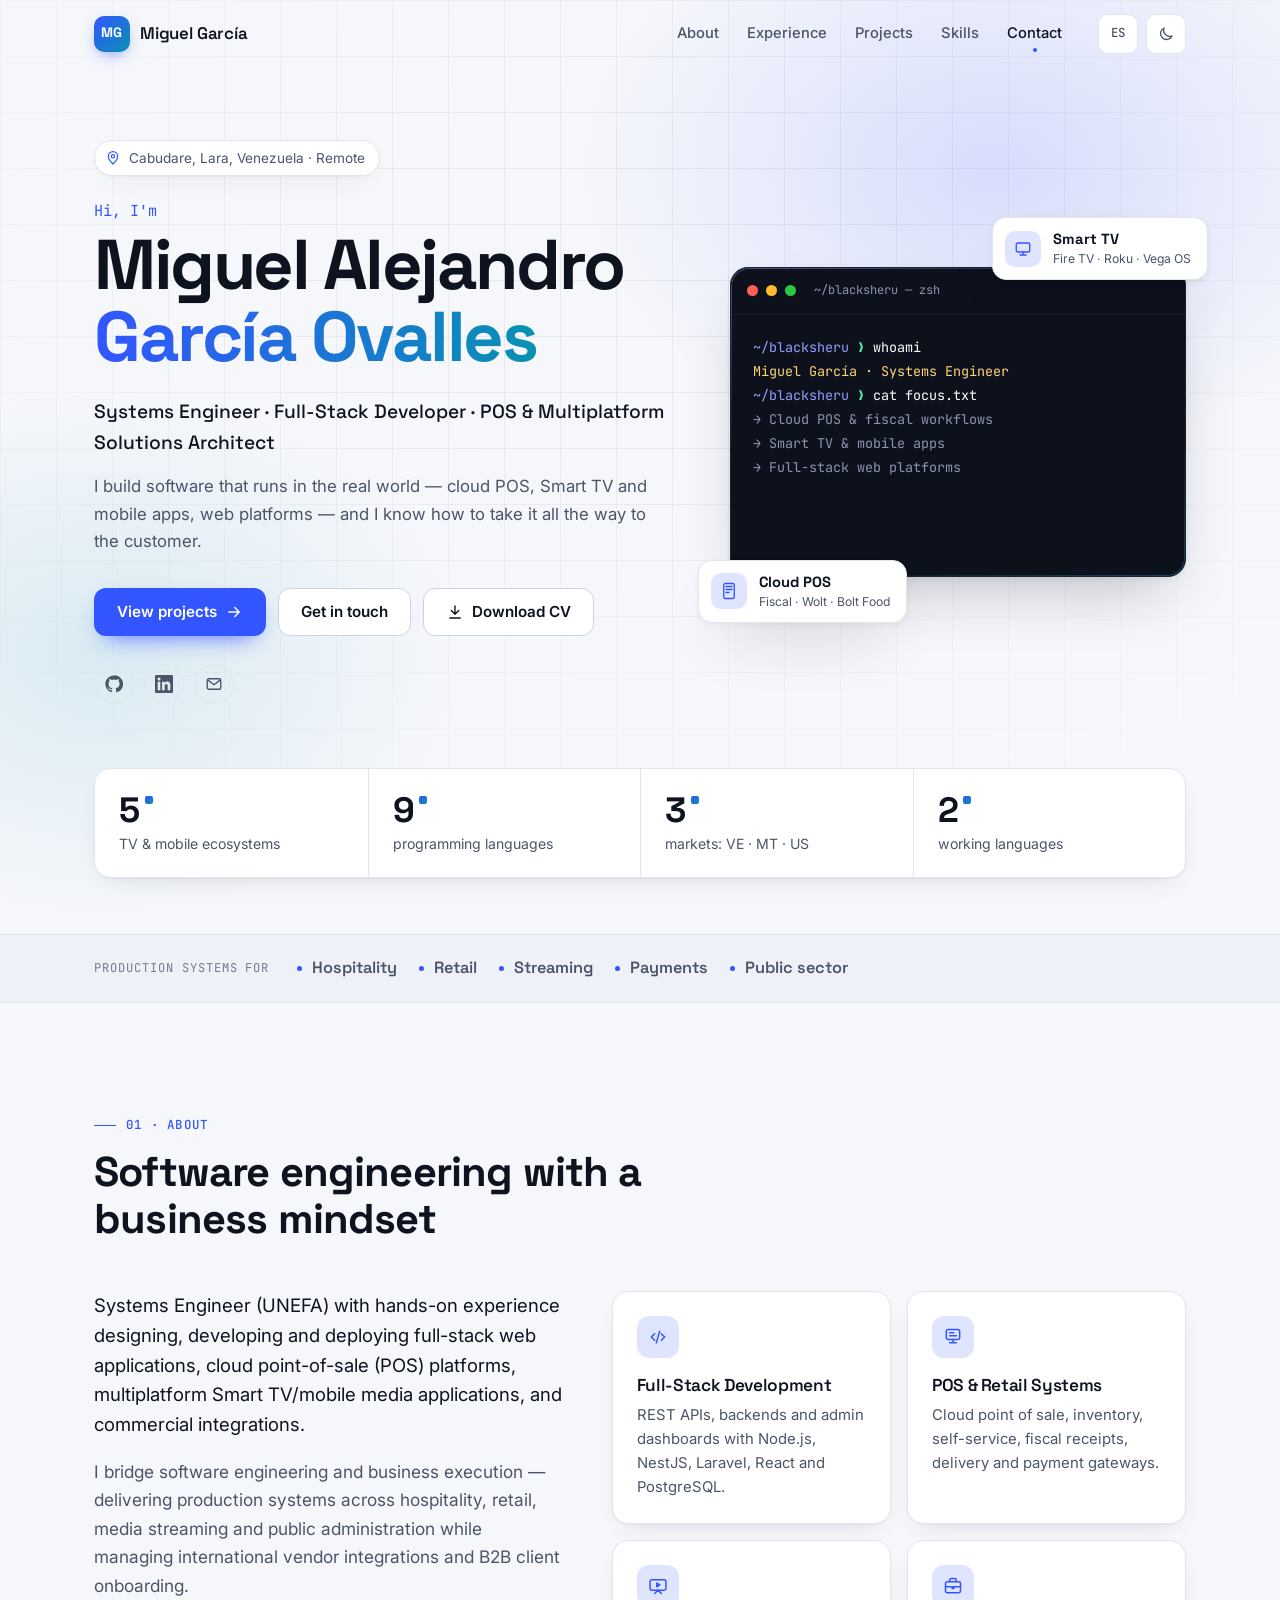
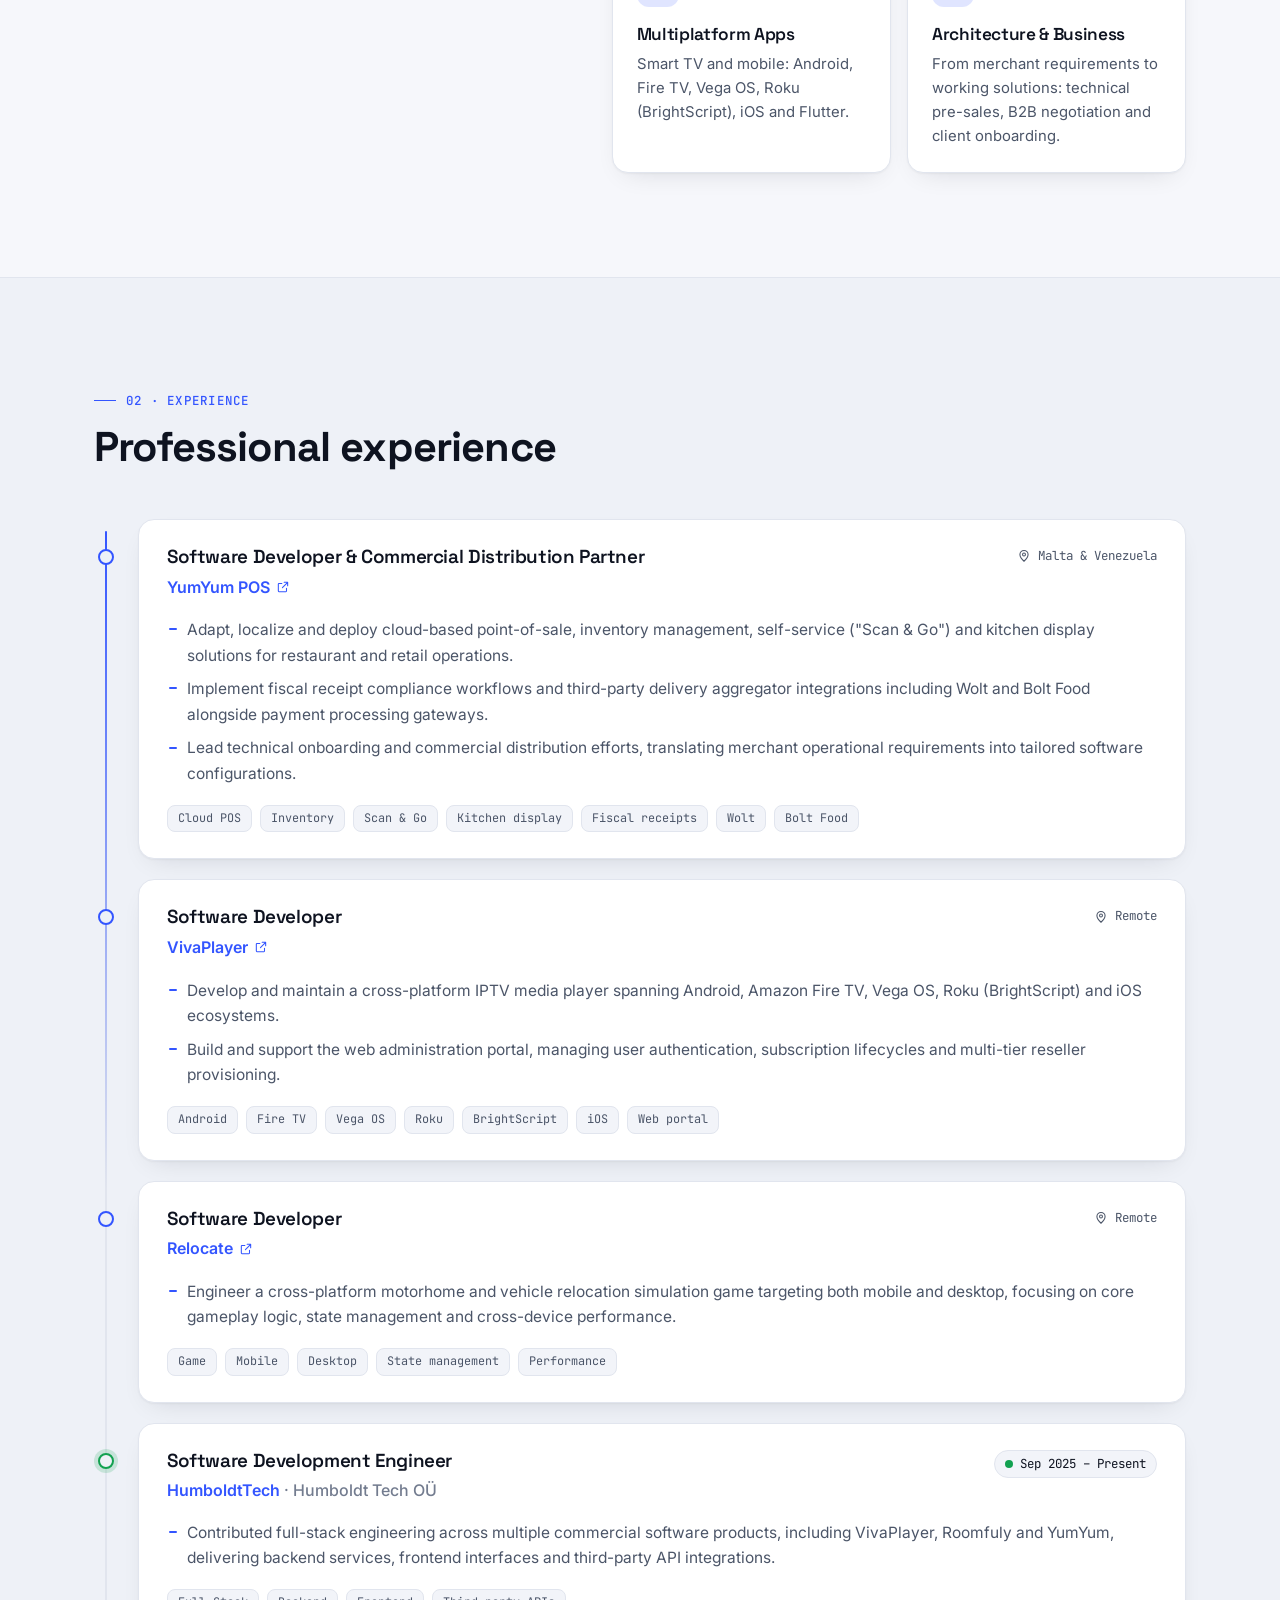
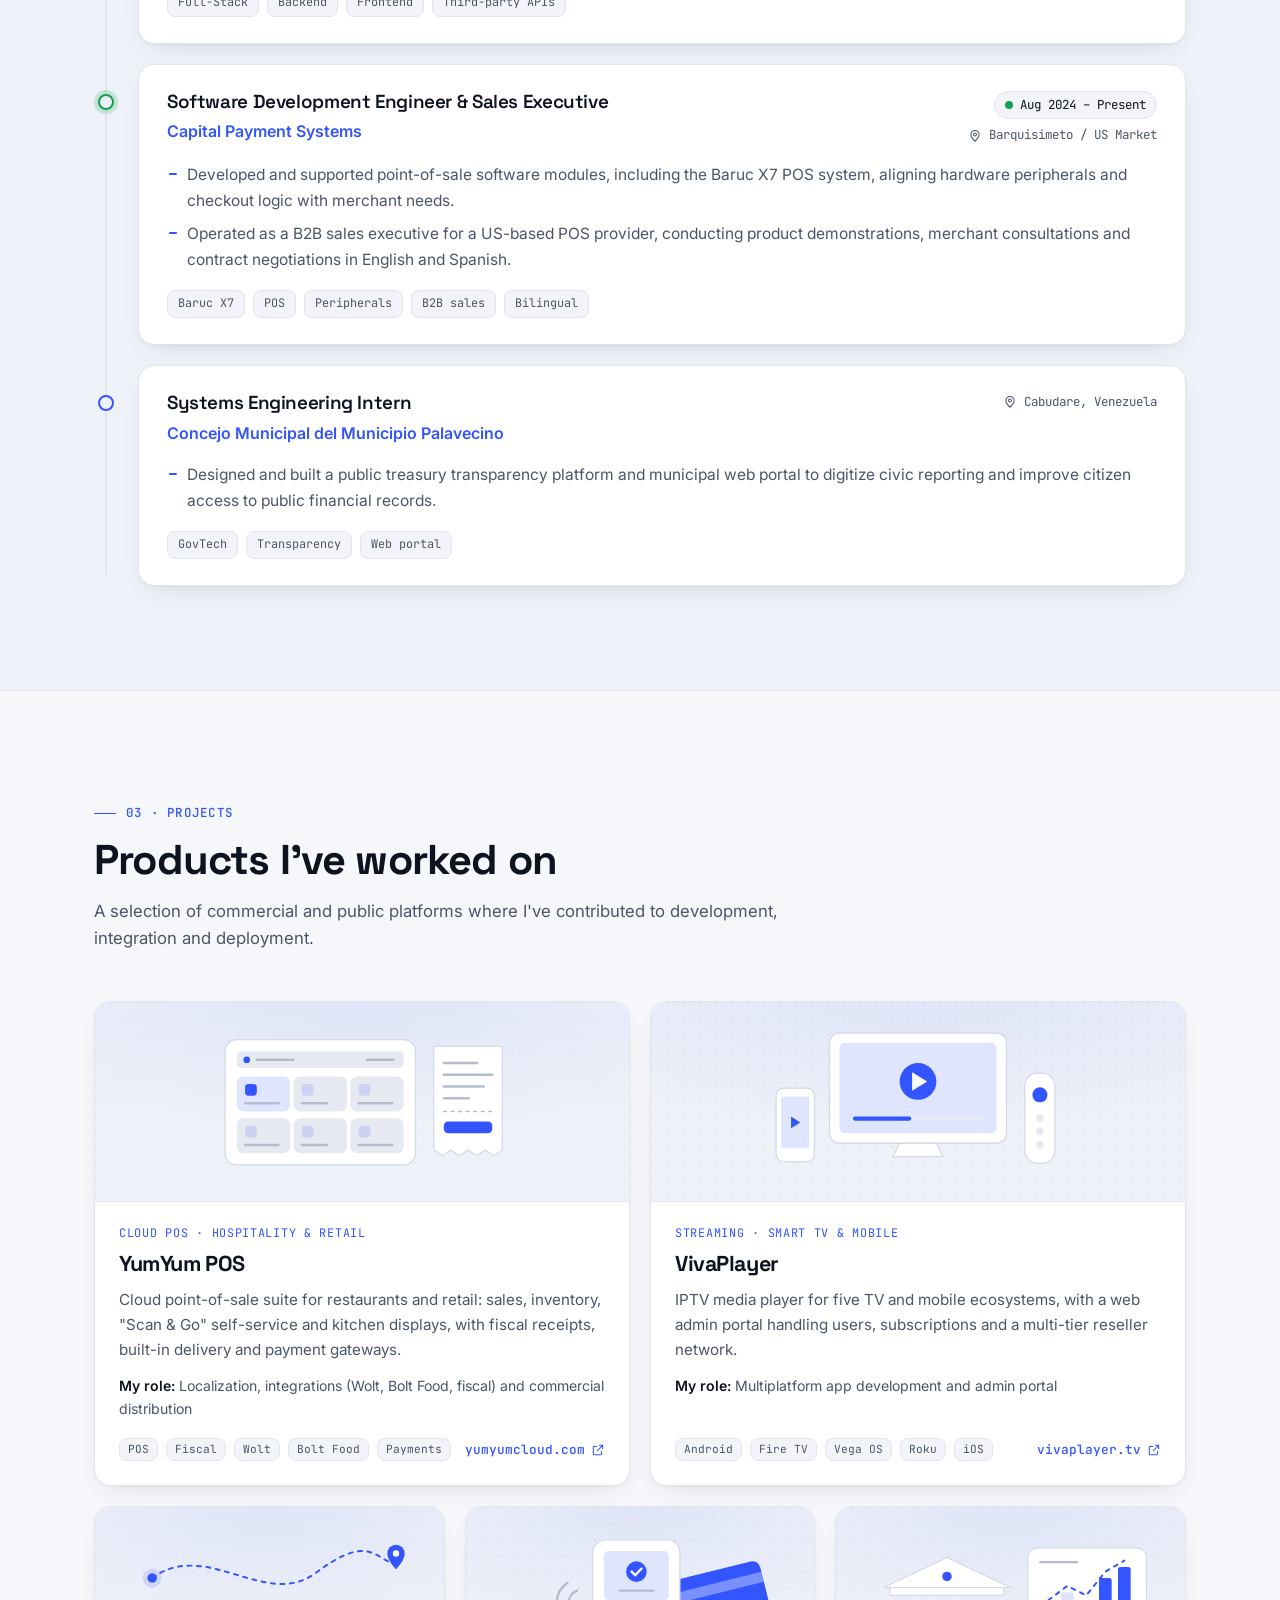
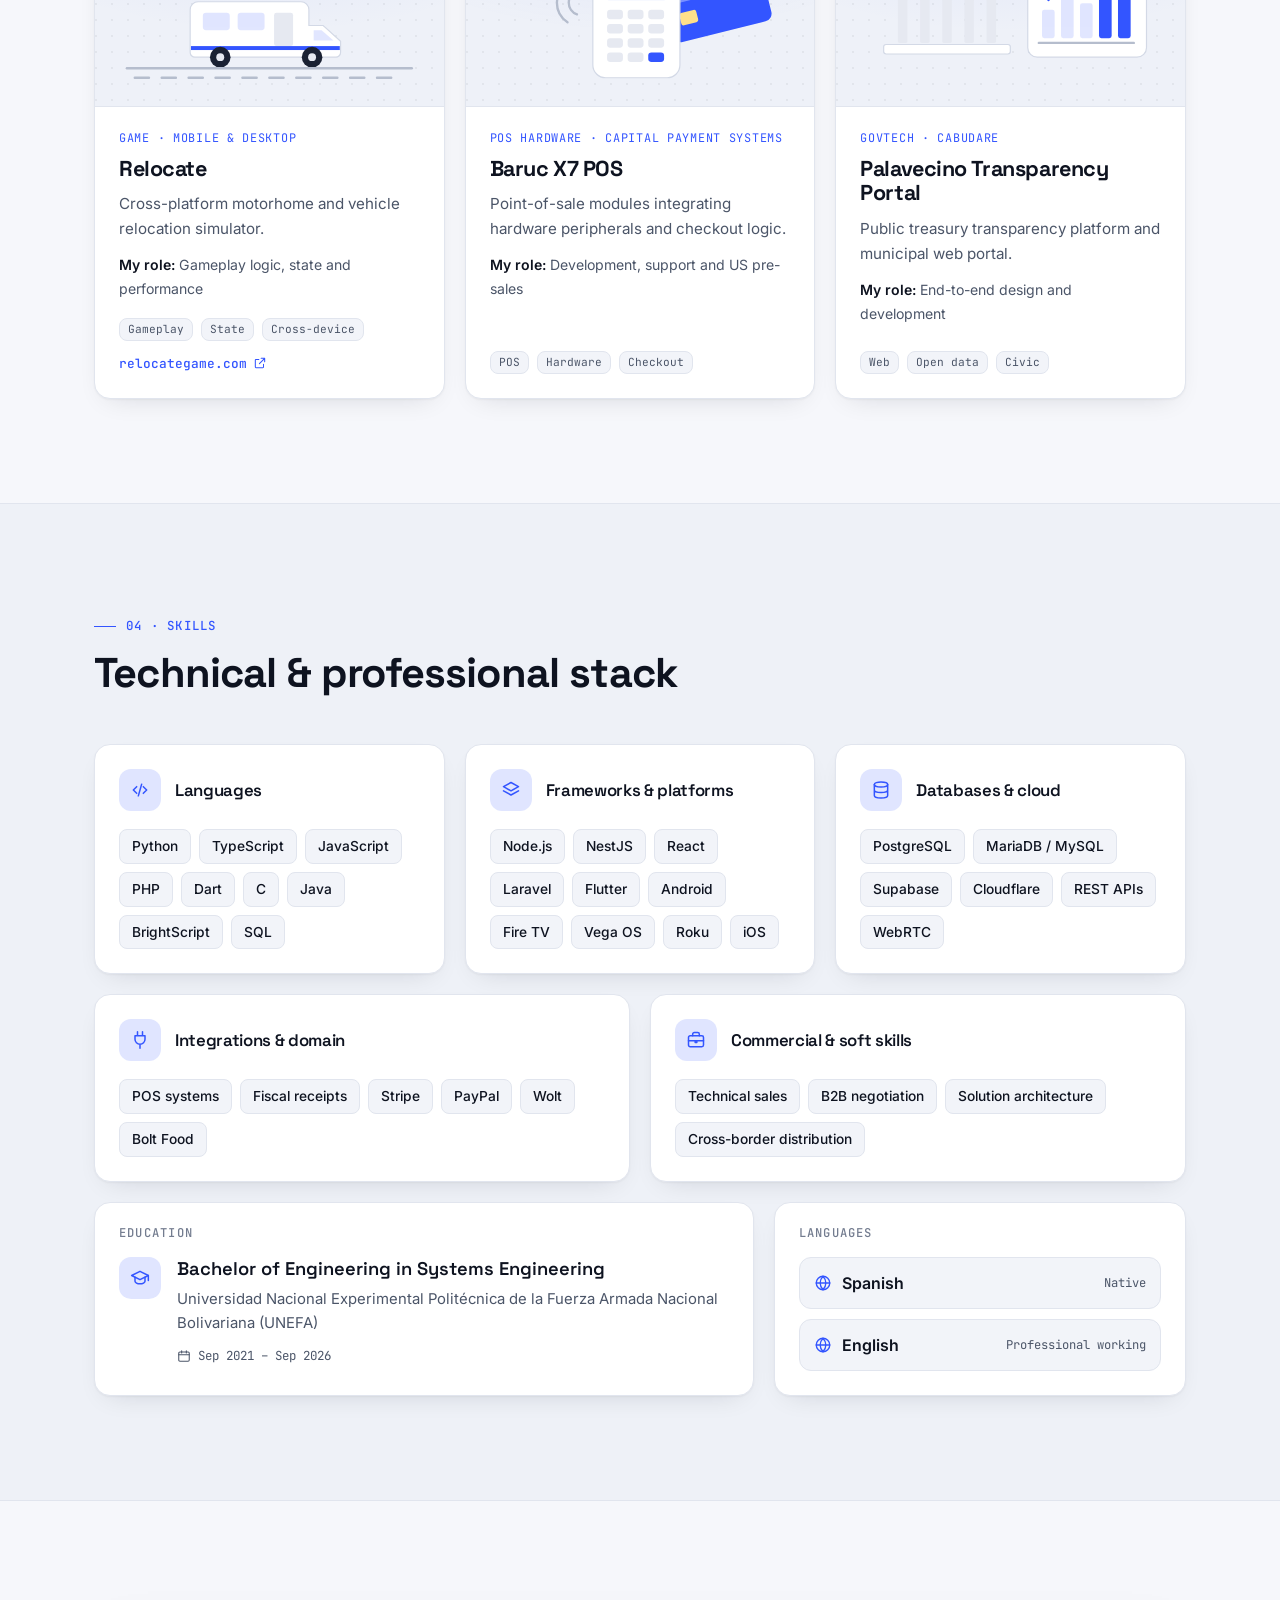
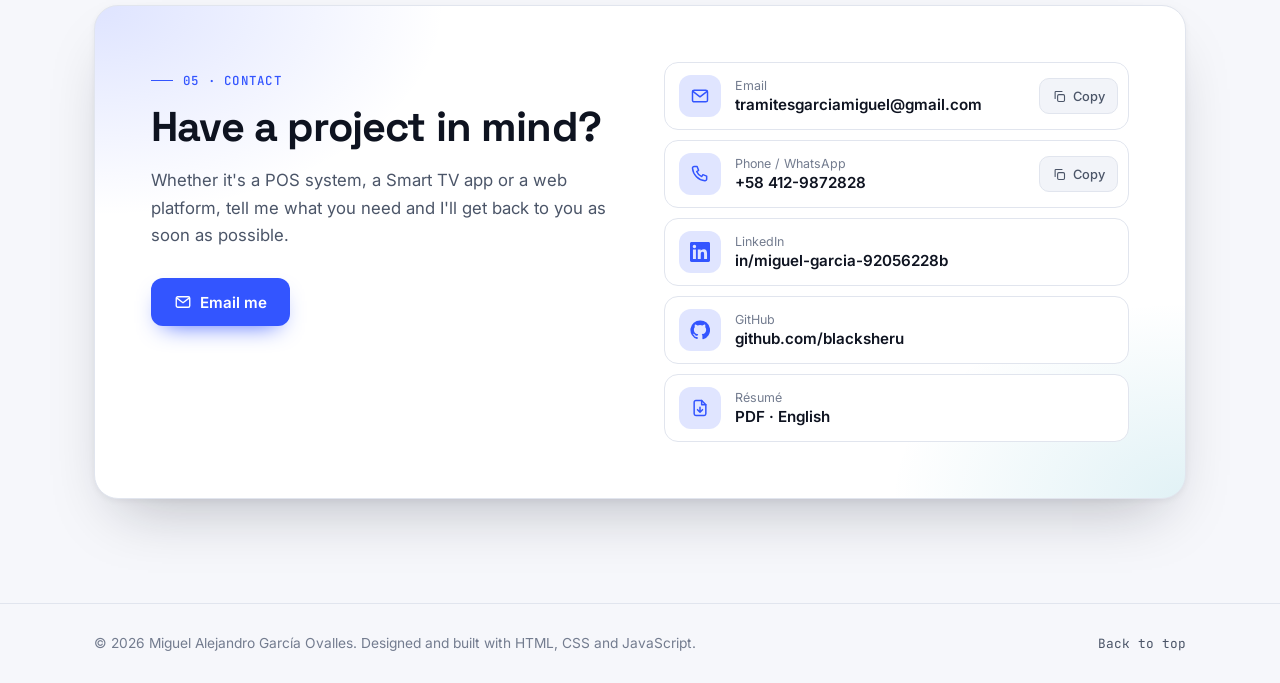
==== public/index.html @ a3277a59 "Portafolio web estático para Cloudflare Pages Sitio bilingüe (ES/EN) generado a partir del CV: perfi" ====
<!doctype html>
<html lang="es">
<head>
  <meta charset="utf-8">
  <meta name="viewport" content="width=device-width, initial-scale=1">
  <title>Miguel García — Ingeniero de Sistemas y Desarrollador Full-Stack</title>
  <meta name="description" content="Portafolio de Miguel Alejandro García Ovalles: Ingeniero de Sistemas, desarrollador full-stack y arquitecto de soluciones POS y multiplataforma (Smart TV, móvil y web).">
  <meta name="author" content="Miguel Alejandro García Ovalles">
  <meta name="theme-color" content="#0a0c11" media="(prefers-color-scheme: dark)">
  <meta name="theme-color" content="#f6f7fb" media="(prefers-color-scheme: light)">
  <link rel="canonical" href="https://blacksheru.pages.dev/">

  <!-- Open Graph / redes sociales -->
  <meta property="og:type" content="website">
  <meta property="og:url" content="https://blacksheru.pages.dev/">
  <meta property="og:title" content="Miguel García — Systems Engineer & Full-Stack Developer">
  <meta property="og:description" content="Full-stack, cloud POS and multiplatform Smart TV / mobile solutions.">
  <meta property="og:image" content="https://blacksheru.pages.dev/assets/img/og-image.png">
  <meta property="og:locale" content="es_VE">
  <meta property="og:locale:alternate" content="en_US">
  <meta name="twitter:card" content="summary_large_image">

  <link rel="icon" href="assets/img/favicon.svg" type="image/svg+xml">
  <link rel="apple-touch-icon" href="assets/img/apple-touch-icon.png">

  <link rel="preconnect" href="https://fonts.googleapis.com">
  <link rel="preconnect" href="https://fonts.gstatic.com" crossorigin>
  <link rel="stylesheet" href="https://fonts.googleapis.com/css2?family=Inter:wght@400;500;600;700&family=JetBrains+Mono:wght@400;500&family=Space+Grotesk:wght@500;600;700&display=swap">
  <link rel="stylesheet" href="assets/css/styles.css">

  <!-- Aplica el tema guardado antes de pintar para evitar parpadeos -->
  <script>
    try {
      var t = localStorage.getItem("theme");
      if (t === "light" || t === "dark") document.documentElement.setAttribute("data-theme", t);
    } catch (e) {}
  </script>

  <script type="application/ld+json">
  {
    "@context": "https://schema.org",
    "@type": "Person",
    "name": "Miguel Alejandro García Ovalles",
    "jobTitle": "Systems Engineer · Full-Stack Software Developer",
    "url": "https://blacksheru.pages.dev/",
    "email": "mailto:tramitesgarciamiguel@gmail.com",
    "address": { "@type": "PostalAddress", "addressLocality": "Cabudare", "addressRegion": "Lara", "addressCountry": "VE" },
    "alumniOf": "Universidad Nacional Experimental Politécnica de la Fuerza Armada Nacional Bolivariana (UNEFA)",
    "knowsLanguage": ["es", "en"],
    "sameAs": ["https://github.com/blacksheru", "https://www.linkedin.com/in/miguel-garcia-92056228b"]
  }
  </script>
</head>
<body>
  <a class="skip-link" href="#main" data-i18n="a11y.skip">Saltar al contenido</a>

  <header class="site-header" id="site-header">
    <nav class="nav container" aria-label="Principal">
      <a class="brand" href="#top" aria-label="Miguel García — inicio">
        <span class="brand-mark" aria-hidden="true">MG</span>
        <span class="brand-name">Miguel García</span>
      </a>

      <ul class="nav-links" id="nav-links">
        <li><a href="#about" data-i18n="nav.about">Perfil</a></li>
        <li><a href="#experience" data-i18n="nav.experience">Experiencia</a></li>
        <li><a href="#projects" data-i18n="nav.projects">Proyectos</a></li>
        <li><a href="#skills" data-i18n="nav.skills">Habilidades</a></li>
        <li><a href="#contact" data-i18n="nav.contact">Contacto</a></li>
      </ul>

      <div class="nav-actions">
        <button class="icon-btn lang-toggle" id="lang-toggle" type="button" data-i18n-aria="a11y.lang" aria-label="Switch to English">EN</button>
        <button class="icon-btn" id="theme-toggle" type="button" data-i18n-aria="a11y.theme" aria-label="Cambiar tema claro/oscuro">
          <svg class="i-sun" viewBox="0 0 24 24" aria-hidden="true"><circle cx="12" cy="12" r="4"/><path d="M12 2v2M12 20v2M4.9 4.9l1.4 1.4M17.7 17.7l1.4 1.4M2 12h2M20 12h2M4.9 19.1l1.4-1.4M17.7 6.3l1.4-1.4"/></svg>
          <svg class="i-moon" viewBox="0 0 24 24" aria-hidden="true"><path d="M20 14.5A8 8 0 0 1 9.5 4a8 8 0 1 0 10.5 10.5z"/></svg>
        </button>
        <button class="icon-btn menu-toggle" id="menu-toggle" type="button" aria-controls="nav-links" aria-expanded="false" data-i18n-aria="a11y.menu" aria-label="Abrir menú">
          <svg viewBox="0 0 24 24" aria-hidden="true"><path class="m-top" d="M4 7h16"/><path class="m-mid" d="M4 12h16"/><path class="m-bot" d="M4 17h16"/></svg>
        </button>
      </div>
    </nav>
  </header>

  <main id="main">
    <!-- ============ HERO ============ -->
    <section class="hero" id="top">
      <div class="hero-bg" aria-hidden="true"></div>
      <div class="container hero-grid">
        <div class="hero-copy reveal">
          <p class="pill">
            <svg viewBox="0 0 24 24" aria-hidden="true"><path d="M12 21s-7-6.2-7-11.5a7 7 0 0 1 14 0C19 14.8 12 21 12 21z"/><circle cx="12" cy="9.5" r="2.5"/></svg>
            <span data-i18n="hero.location">Cabudare, Lara, Venezuela · Trabajo remoto</span>
          </p>
          <h1 class="hero-title">
            <span class="hero-greeting" data-i18n="hero.greeting">Hola, soy</span>
            <span class="hero-name">Miguel Alejandro<br><span class="grad">García Ovalles</span></span>
          </h1>
          <p class="hero-role" data-i18n="hero.role">Ingeniero de Sistemas · Desarrollador Full-Stack · Arquitecto de soluciones POS y multiplataforma</p>
          <p class="hero-lead" data-i18n="hero.lead">Construyo software que se usa en el mundo real —puntos de venta en la nube, apps para Smart TV y móvil, plataformas web— y sé llevarlo hasta el cliente.</p>
          <div class="hero-ctas">
            <a class="btn btn-primary" href="#projects">
              <span data-i18n="hero.ctaProjects">Ver proyectos</span>
              <svg viewBox="0 0 24 24" aria-hidden="true"><path d="M5 12h14M13 6l6 6-6 6"/></svg>
            </a>
            <a class="btn btn-ghost" href="#contact" data-i18n="hero.ctaContact">Contactar</a>
            <a class="btn btn-ghost" id="cv-link" href="assets/cv/Miguel-Garcia-CV.pdf" download>
              <svg viewBox="0 0 24 24" aria-hidden="true"><path d="M12 4v11M7 10l5 5 5-5M5 20h14"/></svg>
              <span data-i18n="hero.ctaCv">Descargar CV</span>
            </a>
          </div>
          <ul class="hero-social" aria-label="Redes">
            <li><a href="https://github.com/blacksheru" target="_blank" rel="noopener" aria-label="GitHub">
              <svg viewBox="0 0 24 24" aria-hidden="true" class="fill"><path d="M12 .5a11.5 11.5 0 0 0-3.64 22.41c.58.1.79-.25.79-.56v-2c-3.2.7-3.88-1.37-3.88-1.37-.52-1.33-1.28-1.69-1.28-1.69-1.04-.71.08-.7.08-.7 1.15.08 1.76 1.19 1.76 1.19 1.03 1.76 2.69 1.25 3.35.96.1-.75.4-1.25.73-1.54-2.56-.29-5.25-1.28-5.25-5.69 0-1.26.45-2.29 1.19-3.1-.12-.29-.52-1.46.11-3.05 0 0 .97-.31 3.17 1.18a11 11 0 0 1 5.77 0c2.2-1.49 3.17-1.18 3.17-1.18.63 1.59.23 2.76.11 3.05.74.81 1.19 1.84 1.19 3.1 0 4.42-2.69 5.39-5.26 5.68.41.36.78 1.06.78 2.14v3.17c0 .31.21.67.8.56A11.5 11.5 0 0 0 12 .5z"/></svg>
            </a></li>
            <li><a href="https://www.linkedin.com/in/miguel-garcia-92056228b" target="_blank" rel="noopener" aria-label="LinkedIn">
              <svg viewBox="0 0 24 24" aria-hidden="true" class="fill"><path d="M20.45 20.45h-3.56v-5.57c0-1.33-.02-3.04-1.85-3.04-1.85 0-2.14 1.45-2.14 2.94v5.67H9.35V9h3.41v1.56h.05c.48-.9 1.64-1.85 3.37-1.85 3.6 0 4.27 2.37 4.27 5.46v6.28zM5.34 7.43a2.06 2.06 0 1 1 0-4.13 2.06 2.06 0 0 1 0 4.13zM7.12 20.45H3.56V9h3.56v11.45zM22.22 0H1.77C.79 0 0 .77 0 1.73v20.54C0 23.23.79 24 1.77 24h20.45c.98 0 1.78-.77 1.78-1.73V1.73C24 .77 23.2 0 22.22 0z"/></svg>
            </a></li>
            <li><a href="mailto:tramitesgarciamiguel@gmail.com" aria-label="Email">
              <svg viewBox="0 0 24 24" aria-hidden="true"><rect x="3" y="5" width="18" height="14" rx="2"/><path d="m3.5 6.5 8.5 6.5 8.5-6.5"/></svg>
            </a></li>
          </ul>
        </div>

        <div class="hero-visual reveal" aria-hidden="true">
          <div class="terminal">
            <div class="terminal-bar">
              <span class="dot"></span><span class="dot"></span><span class="dot"></span>
              <span class="terminal-title" data-i18n="terminal.title">~/blacksheru — zsh</span>
            </div>
            <pre class="terminal-body" id="terminal-body"></pre>
          </div>
          <div class="float-card float-a">
            <span class="fc-icon"><svg viewBox="0 0 24 24"><rect x="3" y="4" width="18" height="12" rx="2"/><path d="M8 20h8M12 16v4"/></svg></span>
            <span><strong>Smart TV</strong><small>Fire TV · Roku · Vega OS</small></span>
          </div>
          <div class="float-card float-b">
            <span class="fc-icon"><svg viewBox="0 0 24 24"><rect x="5" y="2" width="14" height="20" rx="2"/><path d="M8 6h8M8 10h8M8 14h4"/></svg></span>
            <span><strong>Cloud POS</strong><small>Fiscal · Wolt · Bolt Food</small></span>
          </div>
        </div>
      </div>

      <div class="container">
        <dl class="stats reveal" id="stats"></dl>
      </div>
    </section>

    <!-- ============ SECTORES ============ -->
    <div class="sectors" aria-label="Sectores">
      <div class="container sectors-inner">
        <span class="sectors-label" data-i18n="sectors.label">Sistemas en producción para</span>
        <ul class="sectors-list" id="sectors-list"></ul>
      </div>
    </div>

    <!-- ============ PERFIL ============ -->
    <section class="section" id="about">
      <div class="container">
        <header class="section-head reveal">
          <p class="eyebrow" data-i18n="about.eyebrow">01 · Perfil</p>
          <h2 data-i18n="about.title">Ingeniería de software con visión de negocio</h2>
        </header>
        <div class="about-grid">
          <div class="about-text reveal">
            <p data-i18n="about.body"></p>
            <p data-i18n="about.body2"></p>
          </div>
          <div class="services reveal" id="services"></div>
        </div>
      </div>
    </section>

    <!-- ============ EXPERIENCIA ============ -->
    <section class="section section-alt" id="experience">
      <div class="container">
        <header class="section-head reveal">
          <p class="eyebrow" data-i18n="experience.eyebrow">02 · Experiencia</p>
          <h2 data-i18n="experience.title">Trayectoria profesional</h2>
        </header>
        <ol class="timeline reveal" id="timeline"></ol>
      </div>
    </section>

    <!-- ============ PROYECTOS ============ -->
    <section class="section" id="projects">
      <div class="container">
        <header class="section-head reveal">
          <p class="eyebrow" data-i18n="projects.eyebrow">03 · Proyectos</p>
          <h2 data-i18n="projects.title">Productos en los que he trabajado</h2>
          <p class="section-intro" data-i18n="projects.intro"></p>
        </header>
        <div class="projects reveal" id="projects-grid"></div>
      </div>
    </section>

    <!-- ============ HABILIDADES + FORMACIÓN ============ -->
    <section class="section section-alt" id="skills">
      <div class="container">
        <header class="section-head reveal">
          <p class="eyebrow" data-i18n="skills.eyebrow">04 · Habilidades</p>
          <h2 data-i18n="skills.title">Stack técnico y profesional</h2>
        </header>
        <div class="skills reveal" id="skills-grid"></div>

        <div class="edu-grid reveal">
          <article class="card edu-card">
            <h3 class="card-label" data-i18n="education.title">Formación</h3>
            <div class="edu-body" id="education"></div>
          </article>
          <article class="card edu-card">
            <h3 class="card-label" data-i18n="education.languagesTitle">Idiomas</h3>
            <ul class="lang-list" id="languages"></ul>
          </article>
        </div>
      </div>
    </section>

    <!-- ============ CONTACTO ============ -->
    <section class="section contact" id="contact">
      <div class="container">
        <div class="contact-card reveal">
          <div class="contact-copy">
            <p class="eyebrow" data-i18n="contact.eyebrow">05 · Contacto</p>
            <h2 data-i18n="contact.title">¿Tienes un proyecto en mente?</h2>
            <p data-i18n="contact.text"></p>
            <a class="btn btn-primary" href="mailto:tramitesgarciamiguel@gmail.com">
              <svg viewBox="0 0 24 24" aria-hidden="true"><rect x="3" y="5" width="18" height="14" rx="2"/><path d="m3.5 6.5 8.5 6.5 8.5-6.5"/></svg>
              <span data-i18n="contact.write">Escríbeme</span>
            </a>
          </div>
          <ul class="contact-list" id="contact-list"></ul>
        </div>
      </div>
    </section>
  </main>

  <footer class="site-footer">
    <div class="container footer-inner">
      <p>© <span id="year">2026</span> Miguel Alejandro García Ovalles. <span data-i18n="footer.made">Diseñado y desarrollado con HTML, CSS y JavaScript.</span></p>
      <a href="#top" class="footer-top" data-i18n="footer.top">Volver arriba</a>
    </div>
  </footer>

  <script src="assets/js/content.js"></script>
  <script src="assets/js/main.js"></script>
</body>
</html>
---- public/assets/css/styles.css ----
/* =========================================================
   Portafolio — Miguel Alejandro García Ovalles
   ========================================================= */

/* ---------- Tokens: tema claro ---------- */
:root {
  --bg: #f6f7fb;
  --bg-alt: #eef1f7;
  --surface: #ffffff;
  --surface-2: #f2f4f9;
  --border: #e1e5ee;
  --border-strong: #cdd3e0;
  --text: #0e1320;
  --text-muted: #4b5568;
  --text-subtle: #737c8f;

  --accent: #3355ff;
  --accent-strong: #2340e0;
  --accent-2: #0891b2;
  --accent-soft: rgba(51, 85, 255, 0.08);
  --accent-soft-strong: rgba(51, 85, 255, 0.15);
  --on-accent: #ffffff;
  --green: #12a150;

  --glow-1: rgba(51, 85, 255, 0.16);
  --glow-2: rgba(8, 145, 178, 0.12);
  --grid-line: rgba(14, 19, 32, 0.055);
  --header-bg: rgba(246, 247, 251, 0.78);
  --shadow: 0 1px 2px rgba(14, 19, 32, 0.04), 0 10px 28px -14px rgba(14, 19, 32, 0.16);
  --shadow-lg: 0 2px 6px rgba(14, 19, 32, 0.05), 0 30px 60px -24px rgba(14, 19, 32, 0.28);

  --art-bg: #eef1f8;
  --art-panel: #ffffff;
  --art-stroke: #d3d9e6;
  --art-muted: #e6e9f1;
  --art-line: #b5bdcd;
  --art-ink: #1b2233;
  --art-chip: #ffe08a;

  --term-bg: #0d111b;
  --term-border: #1d2333;
  --term-text: #d7ddeb;
  --term-muted: #8b95ad;
  --term-accent: #8ea2ff;
  --term-green: #5be0a0;
  --term-hl: #ffd479;

  --sun-display: none;
  --moon-display: block;

  --font-sans: "Inter", system-ui, -apple-system, "Segoe UI", Roboto, sans-serif;
  --font-display: "Space Grotesk", "Inter", system-ui, sans-serif;
  --font-mono: "JetBrains Mono", ui-monospace, SFMono-Regular, Menlo, Consolas, monospace;

  --radius: 16px;
  --radius-sm: 10px;
  --header-h: 68px;
  --container: 1140px;

  color-scheme: light;
}

/* ---------- Tokens: tema oscuro ---------- */
@media (prefers-color-scheme: dark) {
  :root:not([data-theme="light"]) {
    --bg: #0a0c11;
    --bg-alt: #0d1017;
    --surface: #12151d;
    --surface-2: #181c26;
    --border: #222736;
    --border-strong: #2e3446;
    --text: #e9ecf3;
    --text-muted: #a3abbc;
    --text-subtle: #747d91;

    --accent: #7d93ff;
    --accent-strong: #9caeff;
    --accent-2: #22d3ee;
    --accent-soft: rgba(125, 147, 255, 0.1);
    --accent-soft-strong: rgba(125, 147, 255, 0.2);
    --on-accent: #0a0c11;
    --green: #3ddc97;

    --glow-1: rgba(125, 147, 255, 0.18);
    --glow-2: rgba(34, 211, 238, 0.1);
    --grid-line: rgba(255, 255, 255, 0.045);
    --header-bg: rgba(10, 12, 17, 0.72);
    --shadow: 0 1px 2px rgba(0, 0, 0, 0.3), 0 12px 32px -18px rgba(0, 0, 0, 0.7);
    --shadow-lg: 0 2px 6px rgba(0, 0, 0, 0.35), 0 40px 80px -30px rgba(0, 0, 0, 0.8);

    --art-bg: #10141c;
    --art-panel: #181d28;
    --art-stroke: #2c3345;
    --art-muted: #232a3a;
    --art-line: #4b5469;
    --art-ink: #d6dbe7;
    --art-chip: #ffd479;

    --term-bg: #080a10;
    --term-border: #1e2433;

    --sun-display: block;
    --moon-display: none;

    color-scheme: dark;
  }
}

:root[data-theme="dark"] {
  --bg: #0a0c11;
  --bg-alt: #0d1017;
  --surface: #12151d;
  --surface-2: #181c26;
  --border: #222736;
  --border-strong: #2e3446;
  --text: #e9ecf3;
  --text-muted: #a3abbc;
  --text-subtle: #747d91;

  --accent: #7d93ff;
  --accent-strong: #9caeff;
  --accent-2: #22d3ee;
  --accent-soft: rgba(125, 147, 255, 0.1);
  --accent-soft-strong: rgba(125, 147, 255, 0.2);
  --on-accent: #0a0c11;
  --green: #3ddc97;

  --glow-1: rgba(125, 147, 255, 0.18);
  --glow-2: rgba(34, 211, 238, 0.1);
  --grid-line: rgba(255, 255, 255, 0.045);
  --header-bg: rgba(10, 12, 17, 0.72);
  --shadow: 0 1px 2px rgba(0, 0, 0, 0.3), 0 12px 32px -18px rgba(0, 0, 0, 0.7);
  --shadow-lg: 0 2px 6px rgba(0, 0, 0, 0.35), 0 40px 80px -30px rgba(0, 0, 0, 0.8);

  --art-bg: #10141c;
  --art-panel: #181d28;
  --art-stroke: #2c3345;
  --art-muted: #232a3a;
  --art-line: #4b5469;
  --art-ink: #d6dbe7;
  --art-chip: #ffd479;

  --term-bg: #080a10;
  --term-border: #1e2433;

  --sun-display: block;
  --moon-display: none;

  color-scheme: dark;
}

/* ---------- Base ---------- */
*,
*::before,
*::after {
  box-sizing: border-box;
}

html {
  scroll-behavior: smooth;
  scroll-padding-top: calc(var(--header-h) + 12px);
  -webkit-text-size-adjust: 100%;
}

body {
  margin: 0;
  background: var(--bg);
  color: var(--text);
  font-family: var(--font-sans);
  font-size: 16px;
  line-height: 1.65;
  -webkit-font-smoothing: antialiased;
  -moz-osx-font-smoothing: grayscale;
  overflow-x: hidden;
  transition: background-color 0.3s ease, color 0.3s ease;
}

img,
svg {
  display: block;
  max-width: 100%;
}

a {
  color: inherit;
  text-decoration: none;
}

h1,
h2,
h3 {
  font-family: var(--font-display);
  line-height: 1.15;
  letter-spacing: -0.02em;
  margin: 0;
}

p {
  margin: 0;
}

ul,
ol {
  margin: 0;
  padding: 0;
  list-style: none;
}

button {
  font: inherit;
  color: inherit;
  cursor: pointer;
}

::selection {
  background: var(--accent-soft-strong);
}

:focus-visible {
  outline: 2px solid var(--accent);
  outline-offset: 3px;
  border-radius: 6px;
}

/* Iconos 24x24 de trazo */
svg[viewBox="0 0 24 24"] {
  width: 18px;
  height: 18px;
  flex: none;
  fill: none;
  stroke: currentColor;
  stroke-width: 1.8;
  stroke-linecap: round;
  stroke-linejoin: round;
}

svg[viewBox="0 0 24 24"].fill {
  fill: currentColor;
  stroke: none;
}

.container {
  width: 100%;
  max-width: var(--container);
  margin: 0 auto;
  padding: 0 24px;
}

.skip-link {
  position: absolute;
  left: 16px;
  top: -60px;
  z-index: 100;
  padding: 10px 16px;
  border-radius: var(--radius-sm);
  background: var(--accent);
  color: var(--on-accent);
  font-weight: 600;
  transition: top 0.2s ease;
}

.skip-link:focus {
  top: 12px;
}

/* ---------- Header / navegación ---------- */
.site-header {
  position: fixed;
  inset: 0 0 auto 0;
  z-index: 50;
  height: var(--header-h);
  border-bottom: 1px solid transparent;
  transition: background-color 0.3s ease, border-color 0.3s ease, backdrop-filter 0.3s ease;
}

.site-header.is-scrolled,
.site-header.menu-open {
  background: var(--header-bg);
  border-bottom-color: var(--border);
  -webkit-backdrop-filter: saturate(160%) blur(14px);
  backdrop-filter: saturate(160%) blur(14px);
}

.nav {
  height: 100%;
  display: flex;
  align-items: center;
  gap: 24px;
}

.brand {
  display: inline-flex;
  align-items: center;
  gap: 10px;
  font-family: var(--font-display);
  font-weight: 600;
  font-size: 1.05rem;
  letter-spacing: -0.01em;
  margin-right: auto;
}

.brand-mark {
  display: grid;
  place-items: center;
  width: 36px;
  height: 36px;
  border-radius: 10px;
  background: linear-gradient(135deg, var(--accent), var(--accent-2));
  color: var(--on-accent);
  font-size: 0.85rem;
  font-weight: 700;
  letter-spacing: 0.02em;
  box-shadow: 0 6px 18px -8px var(--accent);
}

.nav-links {
  display: flex;
  align-items: center;
  gap: 4px;
}

.nav-links a {
  position: relative;
  display: block;
  padding: 8px 12px;
  border-radius: 8px;
  color: var(--text-muted);
  font-size: 0.92rem;
  font-weight: 500;
  transition: color 0.2s ease, background-color 0.2s ease;
}

.nav-links a:hover {
  color: var(--text);
  background: var(--accent-soft);
}

.nav-links a.is-active {
  color: var(--text);
}

.nav-links a.is-active::after {
  content: "";
  position: absolute;
  left: 50%;
  bottom: 2px;
  width: 4px;
  height: 4px;
  margin-left: -2px;
  border-radius: 50%;
  background: var(--accent);
}

.nav-actions {
  display: flex;
  align-items: center;
  gap: 8px;
}

.icon-btn {
  display: inline-grid;
  place-items: center;
  width: 40px;
  height: 40px;
  border-radius: var(--radius-sm);
  border: 1px solid var(--border);
  background: var(--surface);
  color: var(--text-muted);
  transition: color 0.2s ease, border-color 0.2s ease, transform 0.2s ease;
}

.icon-btn:hover {
  color: var(--text);
  border-color: var(--border-strong);
}

.icon-btn:active {
  transform: scale(0.96);
}

.lang-toggle {
  font-family: var(--font-mono);
  font-size: 0.78rem;
  font-weight: 500;
  letter-spacing: 0.04em;
}

.i-sun {
  display: var(--sun-display);
}

.i-moon {
  display: var(--moon-display);
}

.menu-toggle {
  display: none;
}

.menu-toggle path {
  transition: transform 0.25s ease, opacity 0.2s ease;
  transform-origin: 12px 12px;
}

.menu-open .menu-toggle .m-top {
  transform: translateY(5px) rotate(45deg);
}

.menu-open .menu-toggle .m-mid {
  opacity: 0;
}

.menu-open .menu-toggle .m-bot {
  transform: translateY(-5px) rotate(-45deg);
}

/* ---------- Botones ---------- */
.btn {
  display: inline-flex;
  align-items: center;
  justify-content: center;
  gap: 8px;
  height: 48px;
  padding: 0 22px;
  border-radius: 12px;
  border: 1px solid transparent;
  font-weight: 600;
  font-size: 0.95rem;
  white-space: nowrap;
  transition: transform 0.2s ease, background-color 0.2s ease, border-color 0.2s ease, box-shadow 0.2s ease;
}

.btn:hover {
  transform: translateY(-2px);
}

.btn:active {
  transform: translateY(0);
}

.btn-primary {
  background: var(--accent);
  color: var(--on-accent);
  box-shadow: 0 10px 24px -12px var(--accent);
}

.btn-primary:hover {
  background: var(--accent-strong);
}

.btn-primary svg {
  transition: transform 0.2s ease;
}

.btn-primary:hover svg {
  transform: translateX(2px);
}

.btn-ghost {
  background: var(--surface);
  border-color: var(--border-strong);
  color: var(--text);
}

.btn-ghost:hover {
  border-color: var(--accent);
}

/* ---------- Hero ---------- */
.hero {
  position: relative;
  overflow: hidden;
  padding: calc(var(--header-h) + 72px) 0 56px;
}

.hero-bg {
  position: absolute;
  inset: 0;
  pointer-events: none;
}

.hero-bg::before {
  content: "";
  position: absolute;
  inset: 0;
  background-image:
    linear-gradient(var(--grid-line) 1px, transparent 1px),
    linear-gradient(90deg, var(--grid-line) 1px, transparent 1px);
  background-size: 56px 56px;
  -webkit-mask-image: radial-gradient(ellipse 75% 65% at 50% 30%, #000 30%, transparent 100%);
  mask-image: radial-gradient(ellipse 75% 65% at 50% 30%, #000 30%, transparent 100%);
}

.hero-bg::after {
  content: "";
  position: absolute;
  inset: 0;
  background:
    radial-gradient(600px 420px at 78% 18%, var(--glow-1), transparent 70%),
    radial-gradient(520px 380px at 8% 70%, var(--glow-2), transparent 70%);
}

.hero-grid {
  position: relative;
  display: grid;
  grid-template-columns: minmax(0, 1.12fr) minmax(0, 0.88fr);
  gap: 56px;
  align-items: center;
}

.pill {
  display: inline-flex;
  align-items: center;
  gap: 8px;
  padding: 6px 14px 6px 10px;
  border: 1px solid var(--border);
  border-radius: 999px;
  background: var(--surface);
  color: var(--text-muted);
  font-size: 0.85rem;
  box-shadow: var(--shadow);
}

.pill svg {
  width: 16px;
  height: 16px;
  color: var(--accent);
}

.hero-title {
  margin-top: 26px;
  display: flex;
  flex-direction: column;
  gap: 10px;
}

.hero-greeting {
  font-family: var(--font-mono);
  font-size: 0.95rem;
  font-weight: 400;
  letter-spacing: 0;
  color: var(--accent);
}

.hero-name {
  font-size: clamp(2.5rem, 6.2vw, 4.4rem);
  line-height: 1.02;
  letter-spacing: -0.035em;
  font-weight: 700;
}

.grad {
  background: linear-gradient(90deg, var(--accent) 0%, var(--accent-2) 100%);
  -webkit-background-clip: text;
  background-clip: text;
  color: transparent;
}

.hero-role {
  margin-top: 22px;
  font-family: var(--font-display);
  font-size: clamp(1.02rem, 1.6vw, 1.2rem);
  font-weight: 500;
  color: var(--text);
  max-width: 34em;
}

.hero-lead {
  margin-top: 14px;
  font-size: 1.05rem;
  color: var(--text-muted);
  max-width: 36em;
}

.hero-ctas {
  margin-top: 32px;
  display: flex;
  flex-wrap: wrap;
  gap: 12px;
}

.hero-social {
  margin-top: 28px;
  display: flex;
  gap: 10px;
}

.hero-social a {
  display: grid;
  place-items: center;
  width: 40px;
  height: 40px;
  border-radius: 50%;
  border: 1px solid var(--border);
  color: var(--text-muted);
  transition: color 0.2s ease, border-color 0.2s ease, transform 0.2s ease;
}

.hero-social a:hover {
  color: var(--accent);
  border-color: var(--accent);
  transform: translateY(-2px);
}

/* Terminal */
.hero-visual {
  position: relative;
  padding: 28px 0;
}

.terminal {
  position: relative;
  border-radius: 18px;
  background: var(--term-bg);
  border: 1px solid var(--term-border);
  box-shadow: var(--shadow-lg);
  overflow: hidden;
}

.terminal::before {
  content: "";
  position: absolute;
  inset: 0;
  border-radius: inherit;
  padding: 1px;
  background: linear-gradient(160deg, rgba(142, 162, 255, 0.45), transparent 40%, transparent 70%, rgba(34, 211, 238, 0.3));
  -webkit-mask: linear-gradient(#000 0 0) content-box, linear-gradient(#000 0 0);
  -webkit-mask-composite: xor;
  mask: linear-gradient(#000 0 0) content-box exclude, linear-gradient(#000 0 0);
  pointer-events: none;
}

.terminal-bar {
  display: flex;
  align-items: center;
  gap: 8px;
  padding: 13px 16px;
  border-bottom: 1px solid rgba(255, 255, 255, 0.06);
}

.terminal-bar .dot {
  width: 11px;
  height: 11px;
  border-radius: 50%;
  background: #ff5f57;
}

.terminal-bar .dot:nth-child(2) {
  background: #febc2e;
}

.terminal-bar .dot:nth-child(3) {
  background: #28c840;
}

.terminal-title {
  flex: 1;
  margin-left: 10px;
  font-family: var(--font-mono);
  font-size: 0.75rem;
  color: var(--term-muted);
  white-space: nowrap;
  overflow: hidden;
  text-overflow: ellipsis;
}

.terminal-body {
  margin: 0;
  padding: 20px 22px 24px;
  min-height: calc(9 * 1.8em + 44px);
  font-family: var(--font-mono);
  font-size: 0.84rem;
  line-height: 1.8;
  color: var(--term-text);
  white-space: pre-wrap;
  word-break: break-word;
}

.t-path {
  color: var(--term-accent);
}

.t-prompt {
  color: var(--term-green);
}

.t-cmd {
  color: #ffffff;
}

.t-out {
  color: var(--term-muted);
}

.t-hl {
  color: var(--term-hl);
}

.t-list {
  color: var(--term-green);
}

.t-cursor {
  display: inline-block;
  width: 0.6em;
  height: 1.15em;
  margin-left: 1px;
  vertical-align: -0.22em;
  background: var(--term-green);
  animation: blink 1.05s steps(1) infinite;
}

@keyframes blink {
  50% {
    opacity: 0;
  }
}

.float-card {
  position: absolute;
  display: flex;
  align-items: center;
  gap: 12px;
  padding: 12px 16px 12px 12px;
  border-radius: 14px;
  border: 1px solid var(--border);
  background: var(--surface);
  box-shadow: var(--shadow-lg);
  font-size: 0.82rem;
  line-height: 1.35;
  animation: floaty 7s ease-in-out infinite;
}

.float-card strong {
  display: block;
  font-family: var(--font-display);
  font-size: 0.92rem;
}

.float-card small {
  color: var(--text-muted);
  font-size: 0.76rem;
}

.fc-icon {
  display: grid;
  place-items: center;
  width: 36px;
  height: 36px;
  border-radius: 10px;
  background: var(--accent-soft-strong);
  color: var(--accent);
}

.float-a {
  top: -22px;
  right: -22px;
}

.float-b {
  bottom: -18px;
  left: -32px;
  animation-delay: -3.5s;
}

@keyframes floaty {
  0%,
  100% {
    transform: translateY(0);
  }
  50% {
    transform: translateY(-8px);
  }
}

/* Stats */
.stats {
  position: relative;
  margin: 64px 0 0;
  display: grid;
  grid-template-columns: repeat(4, minmax(0, 1fr));
  border: 1px solid var(--border);
  border-radius: var(--radius);
  background: var(--surface);
  box-shadow: var(--shadow);
  overflow: hidden;
}

.stat {
  display: flex;
  flex-direction: column-reverse;
  gap: 2px;
  padding: 22px 24px;
}

.stat + .stat {
  border-left: 1px solid var(--border);
}

.stat dd {
  margin: 0;
  font-family: var(--font-display);
  font-size: 2.2rem;
  font-weight: 700;
  line-height: 1.1;
  letter-spacing: -0.03em;
}

.stat dd::after {
  content: "";
  display: inline-block;
  width: 8px;
  height: 8px;
  margin-left: 6px;
  border-radius: 2px;
  background: linear-gradient(135deg, var(--accent), var(--accent-2));
  vertical-align: 0.5em;
}

.stat dt {
  color: var(--text-muted);
  font-size: 0.88rem;
}

/* ---------- Sectores ---------- */
.sectors {
  border-top: 1px solid var(--border);
  border-bottom: 1px solid var(--border);
  background: var(--bg-alt);
}

.sectors-inner {
  display: flex;
  align-items: center;
  flex-wrap: wrap;
  gap: 12px 28px;
  padding-top: 20px;
  padding-bottom: 20px;
}

.sectors-label {
  font-family: var(--font-mono);
  font-size: 0.76rem;
  text-transform: uppercase;
  letter-spacing: 0.08em;
  color: var(--text-subtle);
}

.sectors-list {
  display: flex;
  flex-wrap: wrap;
  gap: 8px 22px;
}

.sectors-list li {
  display: inline-flex;
  align-items: center;
  gap: 10px;
  font-family: var(--font-display);
  font-weight: 600;
  font-size: 1.02rem;
  color: var(--text-muted);
}

.sectors-list li::before {
  content: "";
  width: 5px;
  height: 5px;
  border-radius: 50%;
  background: var(--accent);
}

/* ---------- Secciones ---------- */
.section {
  padding: 104px 0;
}

.section-alt {
  background: var(--bg-alt);
  border-top: 1px solid var(--border);
  border-bottom: 1px solid var(--border);
}

.section-head {
  margin-bottom: 48px;
  max-width: 720px;
}

.section-head h2,
.contact h2 {
  margin-top: 12px;
  font-size: clamp(1.85rem, 3.6vw, 2.6rem);
  font-weight: 700;
}

.section-intro {
  margin-top: 14px;
  color: var(--text-muted);
  font-size: 1.05rem;
}

.eyebrow {
  display: inline-flex;
  align-items: center;
  gap: 10px;
  font-family: var(--font-mono);
  font-size: 0.78rem;
  font-weight: 500;
  text-transform: uppercase;
  letter-spacing: 0.1em;
  color: var(--accent);
}

.eyebrow::before {
  content: "";
  width: 22px;
  height: 1px;
  background: currentColor;
}

.card {
  border: 1px solid var(--border);
  border-radius: var(--radius);
  background: var(--surface);
  box-shadow: var(--shadow);
}

.icon-tile {
  display: grid;
  place-items: center;
  flex: none;
  width: 42px;
  height: 42px;
  border-radius: 12px;
  background: var(--accent-soft-strong);
  color: var(--accent);
}

.icon-tile svg {
  width: 20px;
  height: 20px;
}

/* ---------- Perfil ---------- */
.about-grid {
  display: grid;
  grid-template-columns: minmax(0, 0.9fr) minmax(0, 1.1fr);
  gap: 48px;
  align-items: start;
}

.about-text {
  display: flex;
  flex-direction: column;
  gap: 18px;
  font-size: 1.08rem;
  color: var(--text-muted);
}

.about-text p:first-child {
  color: var(--text);
  font-size: 1.16rem;
  line-height: 1.6;
}

.services {
  display: grid;
  grid-template-columns: repeat(2, minmax(0, 1fr));
  gap: 16px;
}

.service {
  padding: 24px;
  transition: transform 0.25s ease, border-color 0.25s ease;
}

.service:hover {
  transform: translateY(-3px);
  border-color: var(--accent);
}

.service h3 {
  margin-top: 18px;
  font-size: 1.08rem;
  font-weight: 600;
}

.service p {
  margin-top: 8px;
  color: var(--text-muted);
  font-size: 0.93rem;
  line-height: 1.6;
}

/* ---------- Experiencia (timeline) ---------- */
.timeline {
  position: relative;
  display: flex;
  flex-direction: column;
  gap: 20px;
}

.timeline::before {
  content: "";
  position: absolute;
  left: 11px;
  top: 12px;
  bottom: 12px;
  width: 2px;
  background: linear-gradient(var(--accent), var(--border) 40%, var(--border));
  border-radius: 2px;
}

.tl-item {
  position: relative;
  padding-left: 44px;
}

.tl-node {
  position: absolute;
  left: 4px;
  top: 30px;
  width: 16px;
  height: 16px;
  border-radius: 50%;
  background: var(--bg-alt);
  border: 2px solid var(--accent);
}

.tl-item.is-current .tl-node {
  border-color: var(--green);
  box-shadow: 0 0 0 4px color-mix(in srgb, var(--green) 18%, transparent);
}

.tl-card {
  padding: 26px 28px;
  border: 1px solid var(--border);
  border-radius: var(--radius);
  background: var(--surface);
  box-shadow: var(--shadow);
  transition: border-color 0.25s ease, transform 0.25s ease;
}

.tl-card:hover {
  border-color: var(--border-strong);
}

.tl-head {
  display: flex;
  justify-content: space-between;
  align-items: flex-start;
  gap: 12px 24px;
}

.tl-role {
  font-size: 1.18rem;
  font-weight: 600;
}

.tl-company {
  margin-top: 6px;
  font-weight: 600;
  color: var(--accent);
}

.tl-company a {
  display: inline-flex;
  align-items: center;
  gap: 6px;
  border-bottom: 1px solid transparent;
  transition: border-color 0.2s ease;
}

.tl-company a:hover {
  border-bottom-color: currentColor;
}

.tl-company svg {
  width: 14px;
  height: 14px;
}

.tl-note {
  color: var(--text-subtle);
  font-weight: 500;
}

.tl-side {
  display: flex;
  flex-direction: column;
  align-items: flex-end;
  gap: 6px;
  flex: none;
  text-align: right;
}

.tl-period,
.tl-meta {
  display: inline-flex;
  align-items: center;
  gap: 7px;
  font-family: var(--font-mono);
  font-size: 0.78rem;
  color: var(--text-muted);
  white-space: nowrap;
}

.tl-period {
  padding: 3px 10px;
  border-radius: 999px;
  background: var(--surface-2);
  border: 1px solid var(--border);
  color: var(--text);
}

.tl-period svg,
.tl-meta svg {
  width: 14px;
  height: 14px;
}

.live-dot {
  width: 8px;
  height: 8px;
  border-radius: 50%;
  background: var(--green);
  animation: pulse 2.2s ease-out infinite;
}

@keyframes pulse {
  0% {
    box-shadow: 0 0 0 0 color-mix(in srgb, var(--green) 55%, transparent);
  }
  70%,
  100% {
    box-shadow: 0 0 0 7px transparent;
  }
}

.tl-bullets {
  margin-top: 16px;
  display: flex;
  flex-direction: column;
  gap: 8px;
  color: var(--text-muted);
  font-size: 0.97rem;
}

.tl-bullets li {
  position: relative;
  padding-left: 20px;
}

.tl-bullets li::before {
  content: "";
  position: absolute;
  left: 2px;
  top: 0.72em;
  width: 8px;
  height: 2px;
  border-radius: 2px;
  background: var(--accent);
}

/* Tags */
.tags {
  margin-top: 18px;
  display: flex;
  flex-wrap: wrap;
  gap: 8px;
}

.tags li {
  padding: 4px 10px;
  border-radius: 8px;
  background: var(--surface-2);
  border: 1px solid var(--border);
  color: var(--text-muted);
  font-family: var(--font-mono);
  font-size: 0.74rem;
  line-height: 1.5;
}

.tags-sm {
  margin-top: 0;
}

.tags-sm li {
  padding: 2px 8px;
  font-size: 0.7rem;
}

.tags-lg li {
  padding: 6px 12px;
  font-family: var(--font-sans);
  font-size: 0.86rem;
  font-weight: 500;
  color: var(--text);
  transition: border-color 0.2s ease, color 0.2s ease, background-color 0.2s ease;
}

.tags-lg li:hover {
  border-color: var(--accent);
  background: var(--accent-soft);
}

/* ---------- Proyectos ---------- */
.projects {
  display: grid;
  grid-template-columns: repeat(6, minmax(0, 1fr));
  gap: 20px;
}

.project {
  grid-column: span 2;
  display: flex;
  flex-direction: column;
  overflow: hidden;
  transition: transform 0.3s ease, border-color 0.3s ease, box-shadow 0.3s ease;
}

.project.is-wide {
  grid-column: span 3;
}

.project:hover {
  transform: translateY(-4px);
  border-color: var(--accent);
  box-shadow: var(--shadow-lg);
}

.project-art {
  position: relative;
  height: 200px;
  padding: 16px;
  background:
    radial-gradient(circle at 1px 1px, var(--grid-line) 1px, transparent 0) 0 0 / 16px 16px,
    radial-gradient(120% 90% at 50% 0%, var(--accent-soft), transparent 70%),
    var(--art-bg);
  border-bottom: 1px solid var(--border);
}

.project-art svg {
  width: 100%;
  height: 100%;
  transition: transform 0.5s cubic-bezier(0.2, 0.7, 0.2, 1);
}

.project:hover .project-art svg {
  transform: scale(1.035);
}

/* Formas de las ilustraciones */
.a-panel {
  fill: var(--art-panel);
  stroke: var(--art-stroke);
  stroke-width: 1.5;
}

.a-muted {
  fill: var(--art-muted);
}

.a-soft {
  fill: var(--accent-soft-strong);
}

.a-accent {
  fill: var(--accent);
}

.a-bgfill {
  fill: var(--art-panel);
}

.a-op {
  opacity: 0.35;
}

.a-ink {
  fill: var(--art-ink);
}

.a-chip {
  fill: var(--art-chip);
}

.a-line {
  fill: none;
  stroke: var(--art-line);
  stroke-width: 3;
  stroke-linecap: round;
}

.a-dashed {
  stroke-dasharray: 3 6;
  stroke-width: 2;
}

.a-dashed-wide {
  stroke-dasharray: 18 16;
}

.a-route {
  fill: none;
  stroke: var(--accent);
  stroke-width: 2.5;
  stroke-dasharray: 5 7;
  stroke-linecap: round;
  stroke-linejoin: round;
}

.a-check {
  fill: none;
  stroke: var(--art-panel);
  stroke-width: 3;
  stroke-linecap: round;
  stroke-linejoin: round;
}

.project-body {
  flex: 1;
  display: flex;
  flex-direction: column;
  padding: 22px 24px 24px;
}

.project-kind {
  font-family: var(--font-mono);
  font-size: 0.74rem;
  text-transform: uppercase;
  letter-spacing: 0.06em;
  color: var(--accent);
}

.project-name {
  margin-top: 8px;
  font-size: 1.35rem;
  font-weight: 700;
}

.project-summary {
  margin-top: 10px;
  color: var(--text-muted);
  font-size: 0.95rem;
}

.project-role {
  margin-top: 12px;
  font-size: 0.88rem;
  color: var(--text-muted);
}

.project-role strong {
  color: var(--text);
  font-weight: 600;
}

.project-foot {
  margin-top: auto;
  padding-top: 18px;
  display: flex;
  align-items: center;
  justify-content: space-between;
  flex-wrap: wrap;
  gap: 12px;
}

.project-link {
  display: inline-flex;
  align-items: center;
  gap: 6px;
  font-family: var(--font-mono);
  font-size: 0.8rem;
  font-weight: 500;
  color: var(--accent);
  white-space: nowrap;
}

.project-link svg {
  width: 14px;
  height: 14px;
  transition: transform 0.2s ease;
}

.project-link:hover svg {
  transform: translate(2px, -2px);
}

/* ---------- Habilidades ---------- */
.skills {
  display: grid;
  grid-template-columns: repeat(6, minmax(0, 1fr));
  gap: 20px;
}

.skill {
  grid-column: span 2;
  padding: 24px;
}

.skill:nth-child(4),
.skill:nth-child(5) {
  grid-column: span 3;
}

.skill-head {
  display: flex;
  align-items: center;
  gap: 14px;
}

.skill-head h3 {
  font-size: 1.05rem;
  font-weight: 600;
}

/* ---------- Formación / idiomas ---------- */
.edu-grid {
  margin-top: 20px;
  display: grid;
  grid-template-columns: minmax(0, 1.6fr) minmax(0, 1fr);
  gap: 20px;
}

.edu-card {
  padding: 24px;
}

.card-label {
  font-family: var(--font-mono);
  font-size: 0.76rem;
  font-weight: 500;
  text-transform: uppercase;
  letter-spacing: 0.1em;
  color: var(--text-subtle);
}

.edu-body {
  margin-top: 16px;
  display: flex;
  gap: 16px;
  align-items: flex-start;
}

.edu-degree {
  font-family: var(--font-display);
  font-size: 1.15rem;
  font-weight: 600;
  line-height: 1.3;
}

.edu-school {
  margin-top: 6px;
  color: var(--text-muted);
  font-size: 0.93rem;
}

.edu-period {
  margin-top: 10px;
  display: inline-flex;
  align-items: center;
  gap: 7px;
  font-family: var(--font-mono);
  font-size: 0.78rem;
  color: var(--text-muted);
}

.edu-period svg {
  width: 14px;
  height: 14px;
}

.lang-list {
  margin-top: 16px;
  display: flex;
  flex-direction: column;
  gap: 10px;
}

.lang-list li {
  display: flex;
  align-items: center;
  justify-content: space-between;
  gap: 12px;
  padding: 12px 14px;
  border-radius: 12px;
  background: var(--surface-2);
  border: 1px solid var(--border);
}

.lang-name {
  display: inline-flex;
  align-items: center;
  gap: 10px;
  font-weight: 600;
}

.lang-name svg {
  color: var(--accent);
}

.lang-level {
  font-family: var(--font-mono);
  font-size: 0.76rem;
  color: var(--text-muted);
  text-align: right;
}

/* ---------- Contacto ---------- */
.contact-card {
  position: relative;
  display: grid;
  grid-template-columns: minmax(0, 1fr) minmax(0, 1fr);
  gap: 48px;
  padding: 56px;
  border-radius: 24px;
  border: 1px solid var(--border);
  background:
    radial-gradient(500px 300px at 0% 0%, var(--glow-1), transparent 70%),
    radial-gradient(420px 280px at 100% 100%, var(--glow-2), transparent 70%),
    var(--surface);
  box-shadow: var(--shadow-lg);
  overflow: hidden;
}

.contact-copy p:not(.eyebrow) {
  margin-top: 16px;
  margin-bottom: 28px;
  color: var(--text-muted);
  font-size: 1.05rem;
  max-width: 30em;
}

.contact-list {
  display: flex;
  flex-direction: column;
  gap: 10px;
}

.contact-row {
  display: flex;
  align-items: center;
  gap: 8px;
  padding: 6px;
  border-radius: 14px;
  border: 1px solid var(--border);
  background: var(--surface);
  transition: border-color 0.2s ease, transform 0.2s ease;
}

.contact-row:hover {
  border-color: var(--accent);
}

.contact-link {
  flex: 1;
  min-width: 0;
  display: flex;
  align-items: center;
  gap: 14px;
  padding: 6px 8px;
  border-radius: 10px;
}

.contact-text {
  display: flex;
  flex-direction: column;
  min-width: 0;
  line-height: 1.35;
}

.contact-label {
  font-size: 0.78rem;
  color: var(--text-subtle);
}

.contact-value {
  font-weight: 600;
  font-size: 0.95rem;
  overflow-wrap: anywhere;
}

.copy-btn {
  display: inline-flex;
  align-items: center;
  gap: 6px;
  flex: none;
  height: 36px;
  padding: 0 12px;
  margin-right: 4px;
  border-radius: 10px;
  border: 1px solid var(--border);
  background: var(--surface-2);
  color: var(--text-muted);
  font-size: 0.8rem;
  font-weight: 500;
  transition: color 0.2s ease, border-color 0.2s ease;
}

.copy-btn svg {
  width: 15px;
  height: 15px;
}

.copy-btn:hover {
  color: var(--text);
  border-color: var(--border-strong);
}

.copy-btn.is-copied {
  color: var(--green);
  border-color: var(--green);
}

/* ---------- Footer ---------- */
.site-footer {
  border-top: 1px solid var(--border);
  padding: 28px 0;
  color: var(--text-subtle);
  font-size: 0.86rem;
}

.footer-inner {
  display: flex;
  align-items: center;
  justify-content: space-between;
  flex-wrap: wrap;
  gap: 12px 24px;
}

.footer-top {
  font-family: var(--font-mono);
  font-size: 0.8rem;
  color: var(--text-muted);
}

.footer-top:hover {
  color: var(--accent);
}

/* ---------- Aparición al hacer scroll ---------- */
.js .reveal {
  opacity: 0;
  transform: translateY(18px);
  transition: opacity 0.8s ease, transform 0.8s cubic-bezier(0.2, 0.7, 0.2, 1);
}

.js .reveal.is-visible {
  opacity: 1;
  transform: none;
}

/* ---------- Responsive ---------- */
@media (max-width: 1080px) {
  .float-a {
    right: -8px;
  }

  .float-b {
    left: -12px;
  }
}

@media (max-width: 960px) {
  .hero {
    padding-top: calc(var(--header-h) + 48px);
  }

  .hero-grid {
    grid-template-columns: minmax(0, 1fr);
    gap: 40px;
  }

  .hero-visual {
    max-width: 560px;
  }

  .about-grid {
    grid-template-columns: minmax(0, 1fr);
    gap: 32px;
  }

  .projects {
    grid-template-columns: repeat(2, minmax(0, 1fr));
  }

  .project,
  .project.is-wide {
    grid-column: span 1;
  }

  .project.is-wide,
  .project:last-child:nth-child(odd) {
    grid-column: span 2;
  }

  .skills {
    grid-template-columns: repeat(2, minmax(0, 1fr));
  }

  .skill,
  .skill:nth-child(4),
  .skill:nth-child(5) {
    grid-column: span 1;
  }

  .skill:last-child:nth-child(odd) {
    grid-column: span 2;
  }

  .contact-card {
    grid-template-columns: minmax(0, 1fr);
    gap: 32px;
    padding: 40px;
  }
}

@media (max-width: 860px) {
  .menu-toggle {
    display: inline-grid;
  }

  .nav-links {
    position: absolute;
    top: calc(100% + 8px);
    left: 16px;
    right: 16px;
    flex-direction: column;
    align-items: stretch;
    gap: 2px;
    padding: 8px;
    border: 1px solid var(--border);
    border-radius: var(--radius);
    background: var(--surface);
    box-shadow: var(--shadow-lg);
    opacity: 0;
    visibility: hidden;
    transform: translateY(-6px);
    transition: opacity 0.2s ease, transform 0.2s ease, visibility 0.2s;
  }

  .menu-open .nav-links {
    opacity: 1;
    visibility: visible;
    transform: none;
  }

  .nav-links a {
    padding: 12px 14px;
    font-size: 1rem;
  }

  .nav-links a.is-active::after {
    left: auto;
    right: 14px;
    top: 50%;
    bottom: auto;
    margin: -2px 0 0;
  }
}

@media (max-width: 720px) {
  .container {
    padding: 0 16px;
  }

  .section {
    padding: 76px 0;
  }

  .section-head {
    margin-bottom: 32px;
  }

  .stats {
    margin-top: 48px;
    grid-template-columns: repeat(2, minmax(0, 1fr));
  }

  .stat {
    padding: 18px;
  }

  .stat + .stat {
    border-left: 0;
  }

  .stat:nth-child(even) {
    border-left: 1px solid var(--border);
  }

  .stat:nth-child(n + 3) {
    border-top: 1px solid var(--border);
  }

  .stat dd {
    font-size: 1.9rem;
  }

  .services {
    grid-template-columns: minmax(0, 1fr);
  }

  .tl-item {
    padding-left: 30px;
  }

  .timeline::before {
    left: 7px;
  }

  .tl-node {
    left: 0;
    top: 26px;
  }

  .tl-card {
    padding: 20px;
  }

  .tl-head {
    flex-direction: column;
  }

  .tl-side {
    flex-direction: row;
    flex-wrap: wrap;
    align-items: center;
    gap: 8px 12px;
    text-align: left;
  }

  .projects,
  .skills {
    grid-template-columns: minmax(0, 1fr);
  }

  .project,
  .project.is-wide,
  .project:last-child:nth-child(odd),
  .skill,
  .skill:last-child:nth-child(odd) {
    grid-column: auto;
  }

  .project-art {
    height: auto;
    aspect-ratio: 2 / 1;
    padding: 12px;
  }

  .edu-grid {
    grid-template-columns: minmax(0, 1fr);
  }

  .contact-card {
    padding: 28px 20px;
    border-radius: 20px;
  }

  .float-card {
    display: none;
  }

  .hero-visual {
    padding: 0;
  }

  .terminal-body {
    font-size: 0.76rem;
    padding: 16px 16px 20px;
  }
}

@media (max-width: 420px) {
  .brand-name {
    display: none;
  }

  .hero-ctas .btn {
    flex: 1 1 auto;
  }

  .copy-label {
    display: none;
  }

  .copy-btn {
    width: 36px;
    padding: 0;
    justify-content: center;
  }
}

@media (prefers-reduced-motion: reduce) {
  html {
    scroll-behavior: auto;
  }

  *,
  *::before,
  *::after {
    animation-duration: 0.01ms !important;
    animation-iteration-count: 1 !important;
    transition-duration: 0.01ms !important;
  }

  .js .reveal {
    opacity: 1;
    transform: none;
  }
}
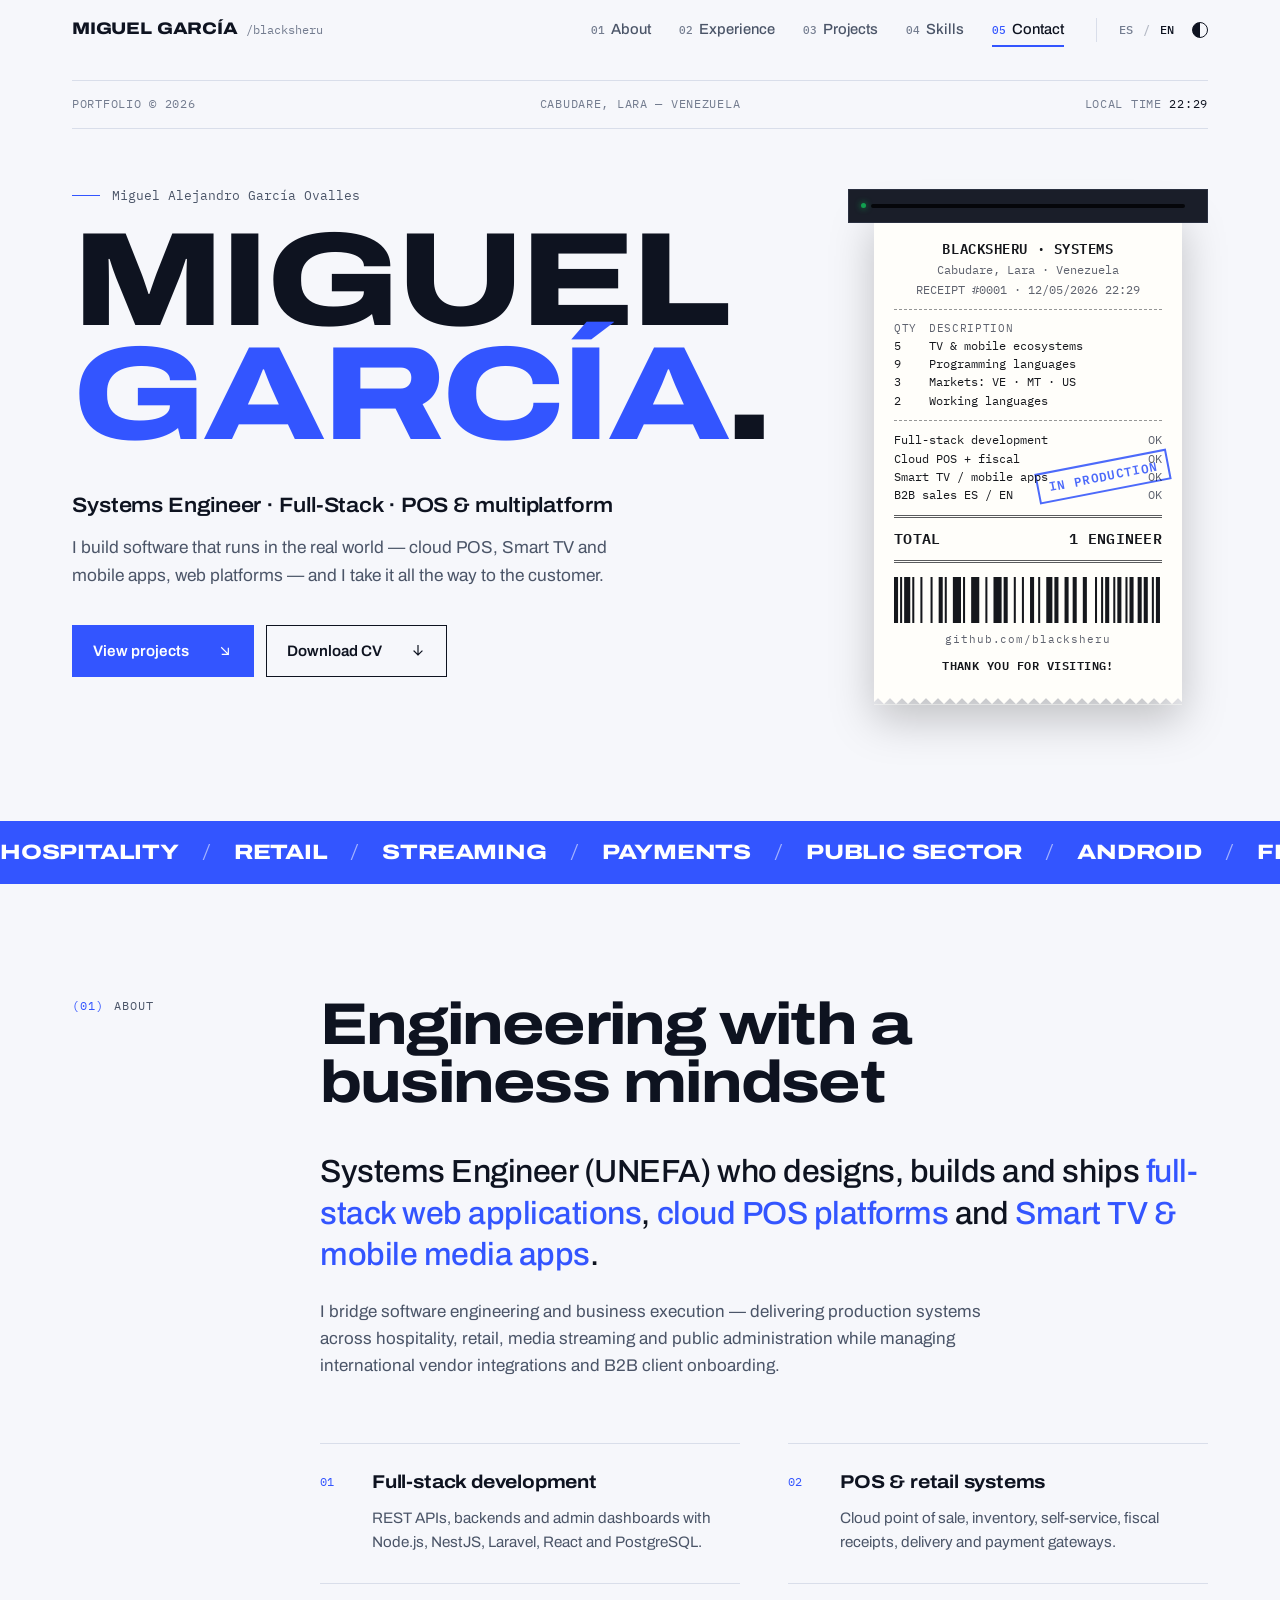
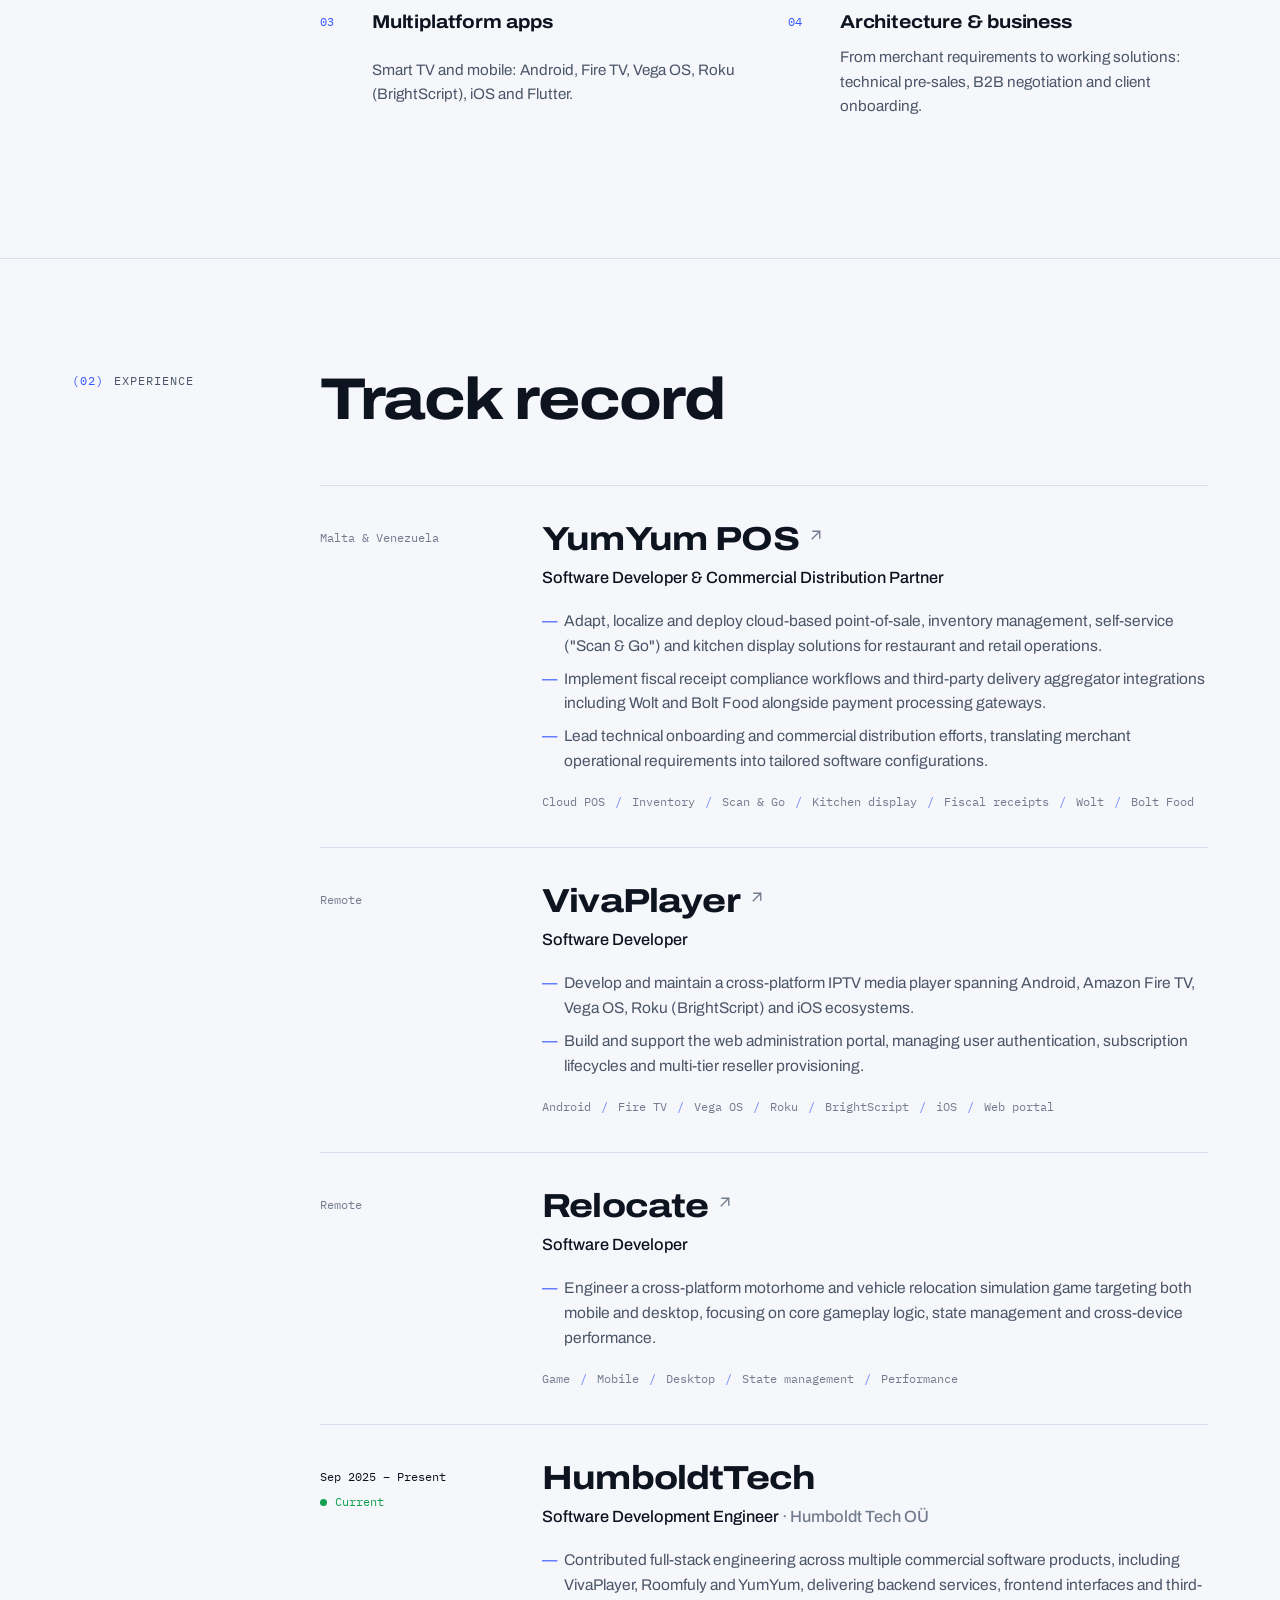
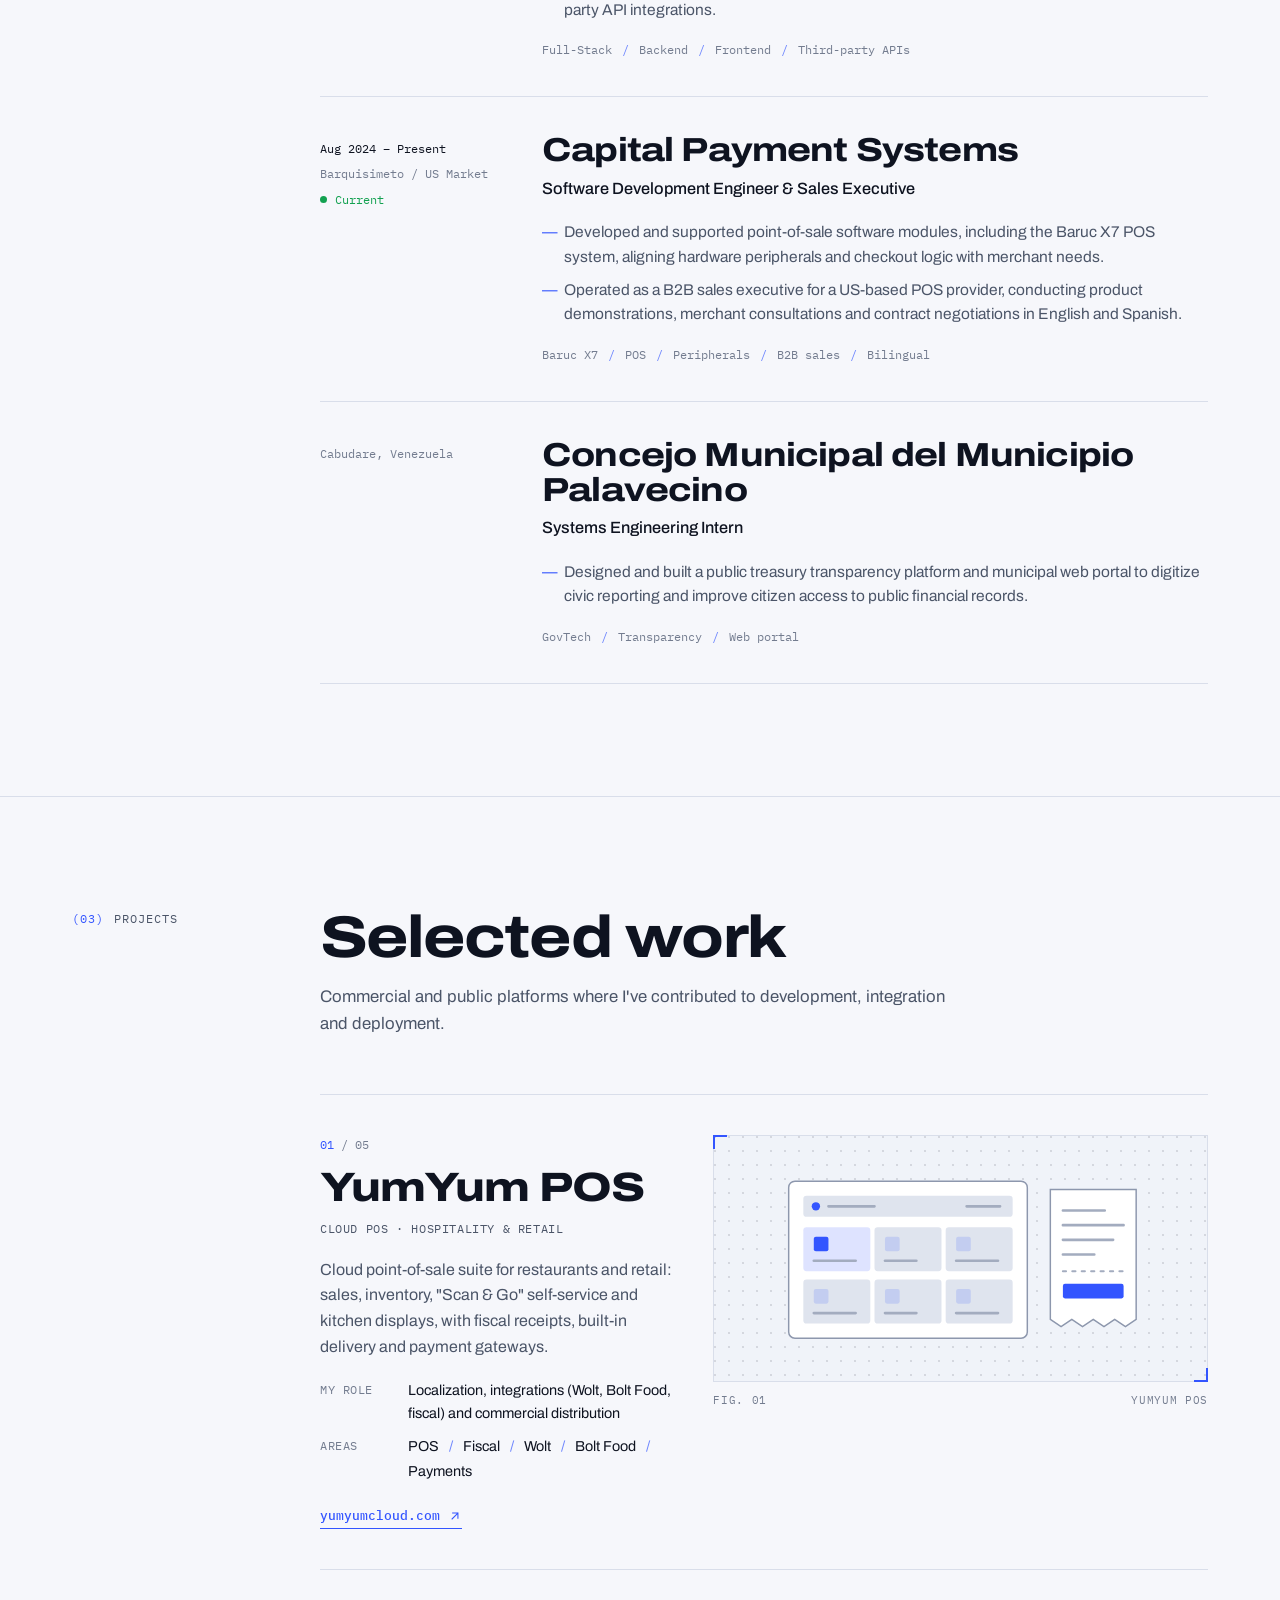
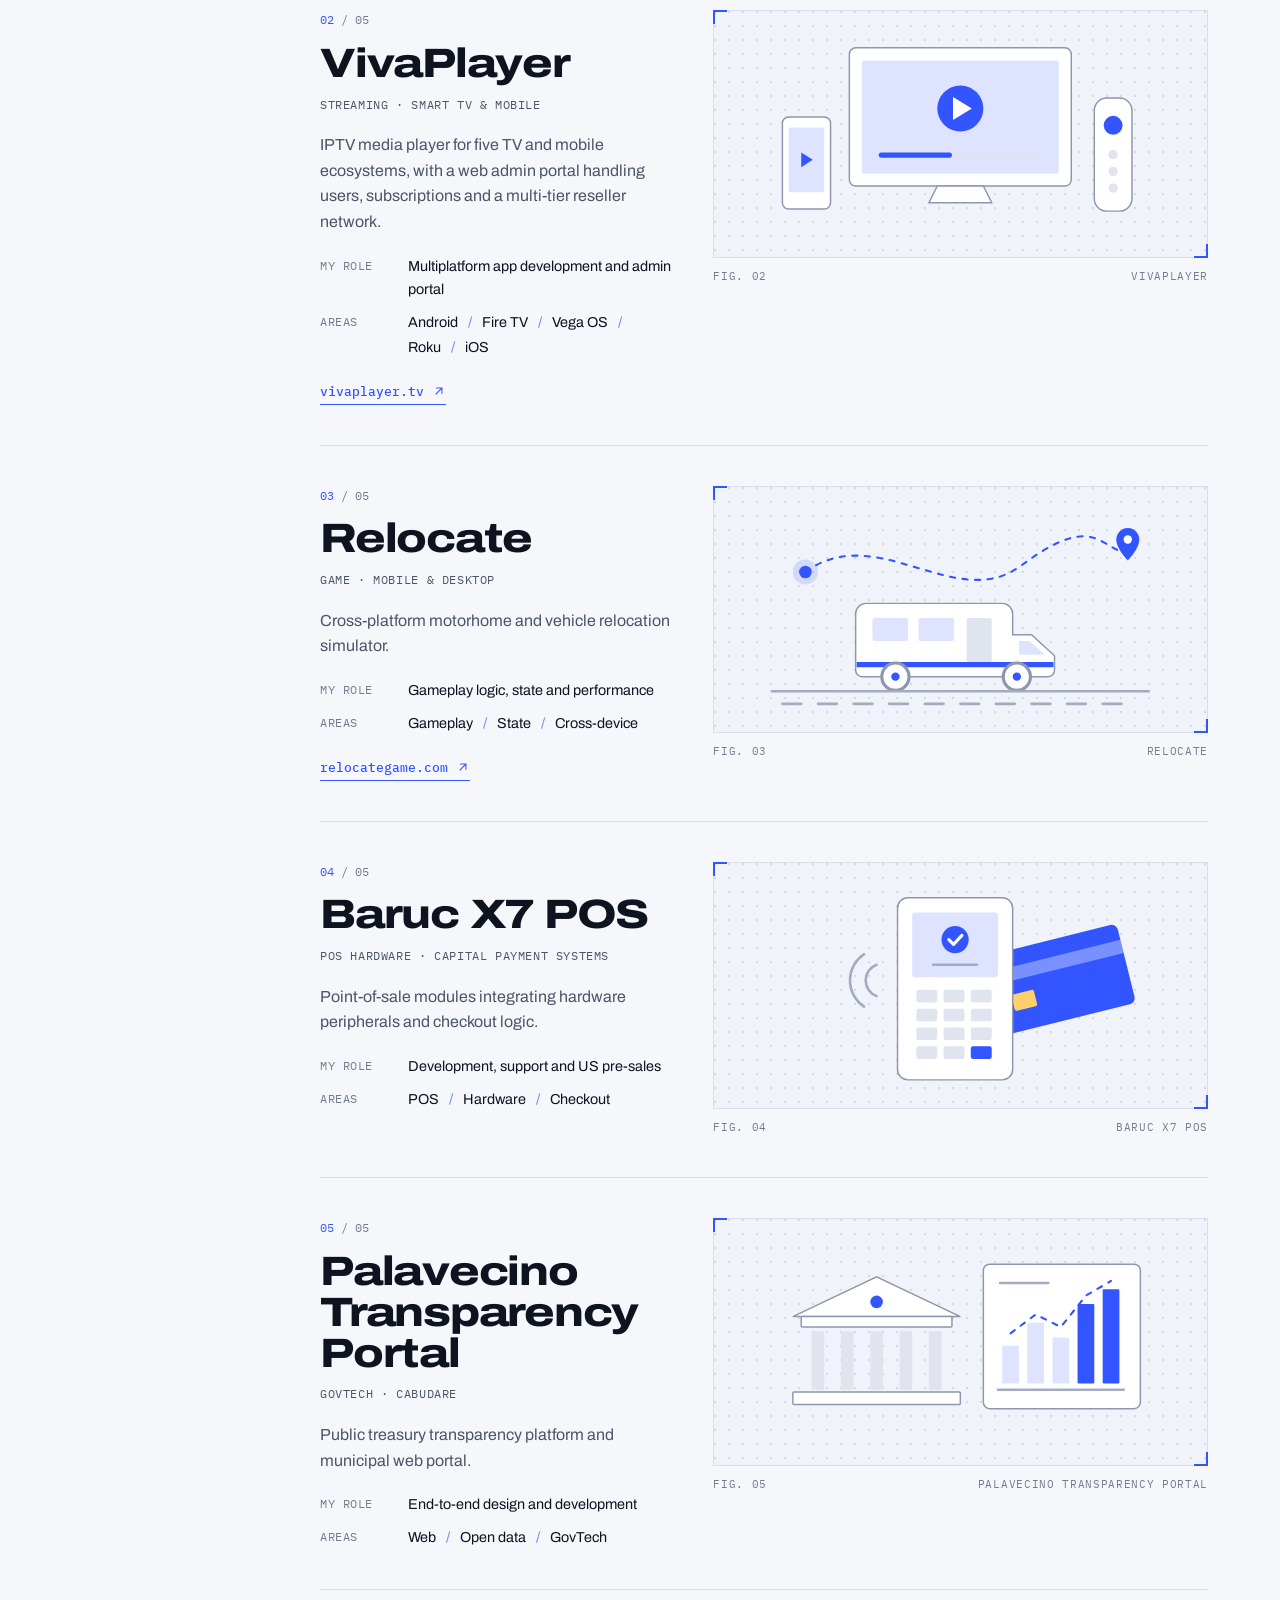
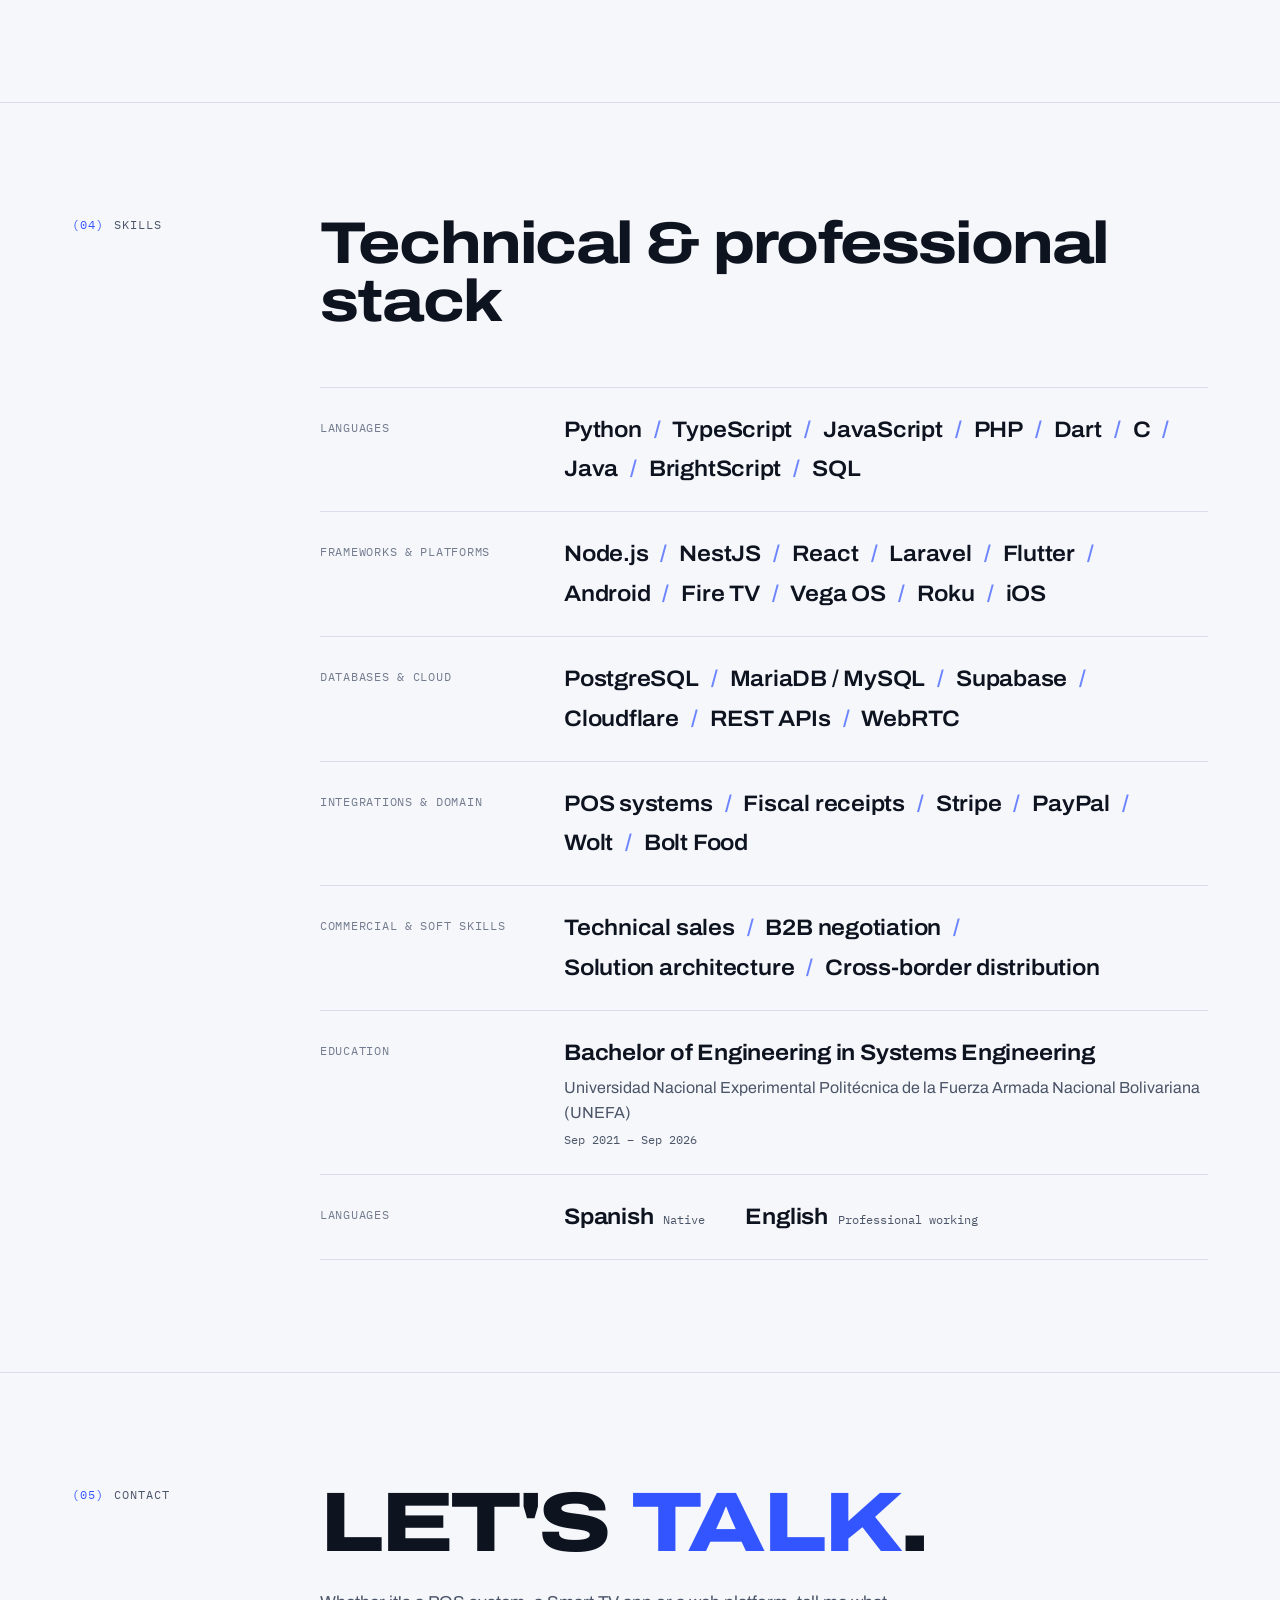
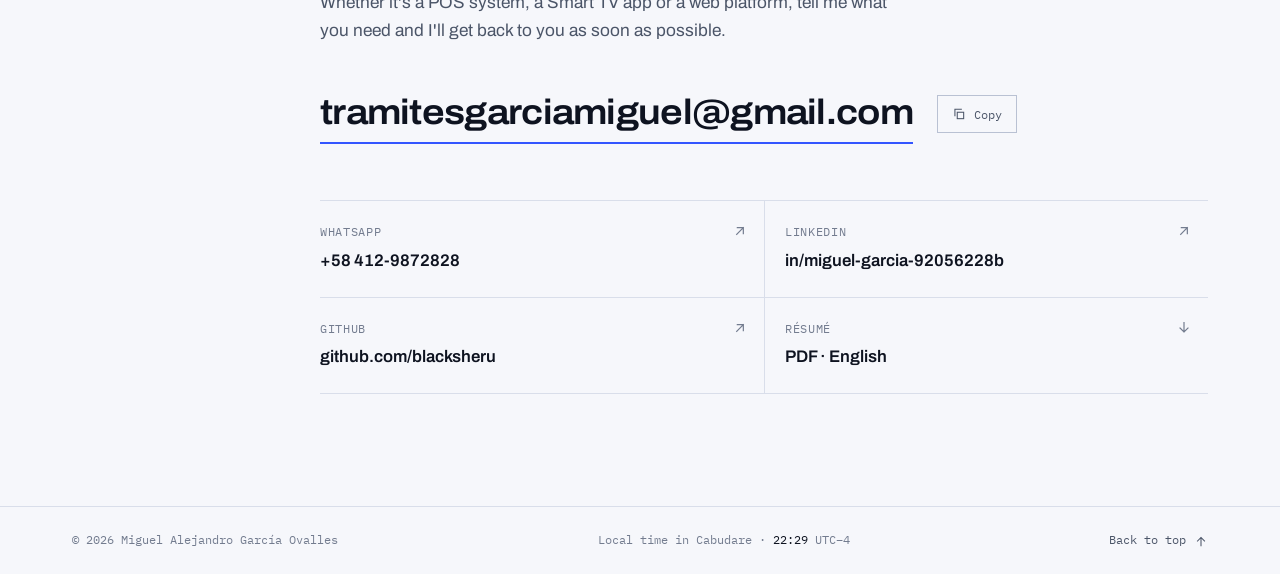
==== commit d8d4f11d: "Rediseño visual: estilo editorial con ticket POS Mantiene la paleta (fondo casi negro, azul-violeta " ====
--- a/public/index.html
+++ b/public/index.html
@@ -20,12 +20,12 @@
   <meta property="og:locale:alternate" content="en_US">
   <meta name="twitter:card" content="summary_large_image">
 
-  <link rel="icon" href="assets/img/favicon.svg" type="image/svg+xml">
+  <link rel="icon" href="assets/img/favicon.png" type="image/png">
   <link rel="apple-touch-icon" href="assets/img/apple-touch-icon.png">
 
   <link rel="preconnect" href="https://fonts.googleapis.com">
   <link rel="preconnect" href="https://fonts.gstatic.com" crossorigin>
-  <link rel="stylesheet" href="https://fonts.googleapis.com/css2?family=Inter:wght@400;500;600;700&family=JetBrains+Mono:wght@400;500&family=Space+Grotesk:wght@500;600;700&display=swap">
+  <link rel="stylesheet" href="https://fonts.googleapis.com/css2?family=Archivo:ital,wdth,wght@0,62..125,100..900;1,62..125,100..900&family=IBM+Plex+Mono:wght@400;500;600&display=swap">
   <link rel="stylesheet" href="assets/css/styles.css">
 
   <!-- Aplica el tema guardado antes de pintar para evitar parpadeos -->
@@ -56,27 +56,29 @@
 
   <header class="site-header" id="site-header">
     <nav class="nav container" aria-label="Principal">
-      <a class="brand" href="#top" aria-label="Miguel García — inicio">
-        <span class="brand-mark" aria-hidden="true">MG</span>
+      <a class="brand" href="#top">
         <span class="brand-name">Miguel García</span>
+        <span class="brand-handle">/blacksheru</span>
       </a>
 
-      <ul class="nav-links" id="nav-links">
-        <li><a href="#about" data-i18n="nav.about">Perfil</a></li>
-        <li><a href="#experience" data-i18n="nav.experience">Experiencia</a></li>
-        <li><a href="#projects" data-i18n="nav.projects">Proyectos</a></li>
-        <li><a href="#skills" data-i18n="nav.skills">Habilidades</a></li>
-        <li><a href="#contact" data-i18n="nav.contact">Contacto</a></li>
-      </ul>
+      <ol class="nav-links" id="nav-links">
+        <li><a href="#about"><span class="nav-num">01</span><span data-i18n="nav.about">Perfil</span></a></li>
+        <li><a href="#experience"><span class="nav-num">02</span><span data-i18n="nav.experience">Experiencia</span></a></li>
+        <li><a href="#projects"><span class="nav-num">03</span><span data-i18n="nav.projects">Proyectos</span></a></li>
+        <li><a href="#skills"><span class="nav-num">04</span><span data-i18n="nav.skills">Habilidades</span></a></li>
+        <li><a href="#contact"><span class="nav-num">05</span><span data-i18n="nav.contact">Contacto</span></a></li>
+      </ol>
 
       <div class="nav-actions">
-        <button class="icon-btn lang-toggle" id="lang-toggle" type="button" data-i18n-aria="a11y.lang" aria-label="Switch to English">EN</button>
-        <button class="icon-btn" id="theme-toggle" type="button" data-i18n-aria="a11y.theme" aria-label="Cambiar tema claro/oscuro">
-          <svg class="i-sun" viewBox="0 0 24 24" aria-hidden="true"><circle cx="12" cy="12" r="4"/><path d="M12 2v2M12 20v2M4.9 4.9l1.4 1.4M17.7 17.7l1.4 1.4M2 12h2M20 12h2M4.9 19.1l1.4-1.4M17.7 6.3l1.4-1.4"/></svg>
-          <svg class="i-moon" viewBox="0 0 24 24" aria-hidden="true"><path d="M20 14.5A8 8 0 0 1 9.5 4a8 8 0 1 0 10.5 10.5z"/></svg>
+        <button class="text-btn lang-toggle" id="lang-toggle" type="button" data-i18n-aria="a11y.lang" aria-label="Switch to English">
+          <span data-lang="es">ES</span><span class="sep">/</span><span data-lang="en">EN</span>
         </button>
-        <button class="icon-btn menu-toggle" id="menu-toggle" type="button" aria-controls="nav-links" aria-expanded="false" data-i18n-aria="a11y.menu" aria-label="Abrir menú">
-          <svg viewBox="0 0 24 24" aria-hidden="true"><path class="m-top" d="M4 7h16"/><path class="m-mid" d="M4 12h16"/><path class="m-bot" d="M4 17h16"/></svg>
+        <button class="text-btn theme-toggle" id="theme-toggle" type="button" data-i18n-aria="a11y.theme" aria-label="Cambiar tema claro/oscuro">
+          <span class="theme-dot" aria-hidden="true"></span>
+        </button>
+        <button class="text-btn menu-toggle" id="menu-toggle" type="button" aria-controls="nav-links" aria-expanded="false" data-i18n-aria="a11y.menu" aria-label="Abrir menú">
+          <span class="menu-word" data-i18n="nav.menu">Menú</span>
+          <span class="menu-lines" aria-hidden="true"><span></span><span></span></span>
         </button>
       </div>
     </nav>
@@ -85,151 +87,113 @@
   <main id="main">
     <!-- ============ HERO ============ -->
     <section class="hero" id="top">
-      <div class="hero-bg" aria-hidden="true"></div>
-      <div class="container hero-grid">
-        <div class="hero-copy reveal">
-          <p class="pill">
-            <svg viewBox="0 0 24 24" aria-hidden="true"><path d="M12 21s-7-6.2-7-11.5a7 7 0 0 1 14 0C19 14.8 12 21 12 21z"/><circle cx="12" cy="9.5" r="2.5"/></svg>
-            <span data-i18n="hero.location">Cabudare, Lara, Venezuela · Trabajo remoto</span>
-          </p>
-          <h1 class="hero-title">
-            <span class="hero-greeting" data-i18n="hero.greeting">Hola, soy</span>
-            <span class="hero-name">Miguel Alejandro<br><span class="grad">García Ovalles</span></span>
-          </h1>
-          <p class="hero-role" data-i18n="hero.role">Ingeniero de Sistemas · Desarrollador Full-Stack · Arquitecto de soluciones POS y multiplataforma</p>
-          <p class="hero-lead" data-i18n="hero.lead">Construyo software que se usa en el mundo real —puntos de venta en la nube, apps para Smart TV y móvil, plataformas web— y sé llevarlo hasta el cliente.</p>
-          <div class="hero-ctas">
-            <a class="btn btn-primary" href="#projects">
-              <span data-i18n="hero.ctaProjects">Ver proyectos</span>
-              <svg viewBox="0 0 24 24" aria-hidden="true"><path d="M5 12h14M13 6l6 6-6 6"/></svg>
-            </a>
-            <a class="btn btn-ghost" href="#contact" data-i18n="hero.ctaContact">Contactar</a>
-            <a class="btn btn-ghost" id="cv-link" href="assets/cv/Miguel-Garcia-CV.pdf" download>
-              <svg viewBox="0 0 24 24" aria-hidden="true"><path d="M12 4v11M7 10l5 5 5-5M5 20h14"/></svg>
-              <span data-i18n="hero.ctaCv">Descargar CV</span>
-            </a>
+      <div class="container">
+        <div class="hero-meta">
+          <span><span data-i18n="hero.kicker">Portafolio</span> © <span data-year>2026</span></span>
+          <span class="hide-sm" data-i18n="hero.place">Cabudare, Lara — Venezuela</span>
+          <span><span data-i18n="hero.time">Hora local</span> <span class="clock" data-clock>--:--</span></span>
+        </div>
+
+        <div class="hero-grid">
+          <div class="hero-copy">
+            <p class="hero-fullname reveal"><span data-i18n="hero.fullName">Miguel Alejandro García Ovalles</span></p>
+            <h1 class="hero-name reveal" aria-label="Miguel García">
+              <span class="hn-line">Miguel</span>
+              <span class="hn-line hn-accent">García<span class="hn-dot">.</span></span>
+            </h1>
+            <p class="hero-role reveal" data-i18n="hero.role">Ingeniero de Sistemas · Full-Stack · POS y multiplataforma</p>
+            <p class="hero-lead reveal" data-i18n="hero.lead">Construyo software que se usa en el mundo real —puntos de venta en la nube, apps para Smart TV y móvil, plataformas web— y lo llevo hasta el cliente.</p>
+            <div class="hero-ctas reveal">
+              <a class="btn btn-solid" href="#projects">
+                <span data-i18n="hero.ctaProjects">Ver proyectos</span>
+                <svg viewBox="0 0 24 24" aria-hidden="true"><path d="M7 7l10 10M17 8v9H8"/></svg>
+              </a>
+              <a class="btn btn-line" href="assets/cv/Miguel-Garcia-CV.pdf" download>
+                <span data-i18n="hero.ctaCv">Descargar CV</span>
+                <svg viewBox="0 0 24 24" aria-hidden="true"><path d="M12 4v14M6 12l6 6 6-6"/></svg>
+              </a>
+            </div>
           </div>
-          <ul class="hero-social" aria-label="Redes">
-            <li><a href="https://github.com/blacksheru" target="_blank" rel="noopener" aria-label="GitHub">
-              <svg viewBox="0 0 24 24" aria-hidden="true" class="fill"><path d="M12 .5a11.5 11.5 0 0 0-3.64 22.41c.58.1.79-.25.79-.56v-2c-3.2.7-3.88-1.37-3.88-1.37-.52-1.33-1.28-1.69-1.28-1.69-1.04-.71.08-.7.08-.7 1.15.08 1.76 1.19 1.76 1.19 1.03 1.76 2.69 1.25 3.35.96.1-.75.4-1.25.73-1.54-2.56-.29-5.25-1.28-5.25-5.69 0-1.26.45-2.29 1.19-3.1-.12-.29-.52-1.46.11-3.05 0 0 .97-.31 3.17 1.18a11 11 0 0 1 5.77 0c2.2-1.49 3.17-1.18 3.17-1.18.63 1.59.23 2.76.11 3.05.74.81 1.19 1.84 1.19 3.1 0 4.42-2.69 5.39-5.26 5.68.41.36.78 1.06.78 2.14v3.17c0 .31.21.67.8.56A11.5 11.5 0 0 0 12 .5z"/></svg>
-            </a></li>
-            <li><a href="https://www.linkedin.com/in/miguel-garcia-92056228b" target="_blank" rel="noopener" aria-label="LinkedIn">
-              <svg viewBox="0 0 24 24" aria-hidden="true" class="fill"><path d="M20.45 20.45h-3.56v-5.57c0-1.33-.02-3.04-1.85-3.04-1.85 0-2.14 1.45-2.14 2.94v5.67H9.35V9h3.41v1.56h.05c.48-.9 1.64-1.85 3.37-1.85 3.6 0 4.27 2.37 4.27 5.46v6.28zM5.34 7.43a2.06 2.06 0 1 1 0-4.13 2.06 2.06 0 0 1 0 4.13zM7.12 20.45H3.56V9h3.56v11.45zM22.22 0H1.77C.79 0 0 .77 0 1.73v20.54C0 23.23.79 24 1.77 24h20.45c.98 0 1.78-.77 1.78-1.73V1.73C24 .77 23.2 0 22.22 0z"/></svg>
-            </a></li>
-            <li><a href="mailto:tramitesgarciamiguel@gmail.com" aria-label="Email">
-              <svg viewBox="0 0 24 24" aria-hidden="true"><rect x="3" y="5" width="18" height="14" rx="2"/><path d="m3.5 6.5 8.5 6.5 8.5-6.5"/></svg>
-            </a></li>
-          </ul>
-        </div>
-
-        <div class="hero-visual reveal" aria-hidden="true">
-          <div class="terminal">
-            <div class="terminal-bar">
-              <span class="dot"></span><span class="dot"></span><span class="dot"></span>
-              <span class="terminal-title" data-i18n="terminal.title">~/blacksheru — zsh</span>
+
+          <div class="hero-receipt reveal" aria-hidden="true">
+            <div class="printer">
+              <div class="printer-body"><span class="printer-led"></span><span class="printer-slot"></span></div>
+              <div class="receipt-clip">
+                <div class="receipt" id="receipt"></div>
+              </div>
             </div>
-            <pre class="terminal-body" id="terminal-body"></pre>
           </div>
-          <div class="float-card float-a">
-            <span class="fc-icon"><svg viewBox="0 0 24 24"><rect x="3" y="4" width="18" height="12" rx="2"/><path d="M8 20h8M12 16v4"/></svg></span>
-            <span><strong>Smart TV</strong><small>Fire TV · Roku · Vega OS</small></span>
-          </div>
-          <div class="float-card float-b">
-            <span class="fc-icon"><svg viewBox="0 0 24 24"><rect x="5" y="2" width="14" height="20" rx="2"/><path d="M8 6h8M8 10h8M8 14h4"/></svg></span>
-            <span><strong>Cloud POS</strong><small>Fiscal · Wolt · Bolt Food</small></span>
-          </div>
-        </div>
-      </div>
-
-      <div class="container">
-        <dl class="stats reveal" id="stats"></dl>
-      </div>
-    </section>
-
-    <!-- ============ SECTORES ============ -->
-    <div class="sectors" aria-label="Sectores">
-      <div class="container sectors-inner">
-        <span class="sectors-label" data-i18n="sectors.label">Sistemas en producción para</span>
-        <ul class="sectors-list" id="sectors-list"></ul>
-      </div>
+        </div>
+      </div>
+    </section>
+
+    <!-- ============ CINTA ============ -->
+    <div class="marquee" aria-hidden="true">
+      <div class="marquee-track" id="marquee"></div>
     </div>
 
     <!-- ============ PERFIL ============ -->
     <section class="section" id="about">
-      <div class="container">
-        <header class="section-head reveal">
-          <p class="eyebrow" data-i18n="about.eyebrow">01 · Perfil</p>
-          <h2 data-i18n="about.title">Ingeniería de software con visión de negocio</h2>
-        </header>
-        <div class="about-grid">
-          <div class="about-text reveal">
-            <p data-i18n="about.body"></p>
-            <p data-i18n="about.body2"></p>
-          </div>
-          <div class="services reveal" id="services"></div>
+      <div class="container section-grid">
+        <header class="section-label reveal"><span class="section-num">(01)</span><span data-i18n="about.label">Perfil</span></header>
+        <div class="section-body">
+          <h2 class="section-title reveal" data-i18n="about.title">Ingeniería con visión de negocio</h2>
+          <p class="statement reveal" id="statement"></p>
+          <p class="about-body reveal" data-i18n="about.body"></p>
+          <ol class="services reveal" id="services"></ol>
         </div>
       </div>
     </section>
 
     <!-- ============ EXPERIENCIA ============ -->
-    <section class="section section-alt" id="experience">
-      <div class="container">
-        <header class="section-head reveal">
-          <p class="eyebrow" data-i18n="experience.eyebrow">02 · Experiencia</p>
-          <h2 data-i18n="experience.title">Trayectoria profesional</h2>
-        </header>
-        <ol class="timeline reveal" id="timeline"></ol>
+    <section class="section" id="experience">
+      <div class="container section-grid">
+        <header class="section-label reveal"><span class="section-num">(02)</span><span data-i18n="experience.label">Experiencia</span></header>
+        <div class="section-body">
+          <h2 class="section-title reveal" data-i18n="experience.title">Trayectoria</h2>
+          <ol class="jobs reveal" id="jobs"></ol>
+        </div>
       </div>
     </section>
 
     <!-- ============ PROYECTOS ============ -->
     <section class="section" id="projects">
-      <div class="container">
-        <header class="section-head reveal">
-          <p class="eyebrow" data-i18n="projects.eyebrow">03 · Proyectos</p>
-          <h2 data-i18n="projects.title">Productos en los que he trabajado</h2>
-          <p class="section-intro" data-i18n="projects.intro"></p>
-        </header>
-        <div class="projects reveal" id="projects-grid"></div>
-      </div>
-    </section>
-
-    <!-- ============ HABILIDADES + FORMACIÓN ============ -->
-    <section class="section section-alt" id="skills">
-      <div class="container">
-        <header class="section-head reveal">
-          <p class="eyebrow" data-i18n="skills.eyebrow">04 · Habilidades</p>
-          <h2 data-i18n="skills.title">Stack técnico y profesional</h2>
-        </header>
-        <div class="skills reveal" id="skills-grid"></div>
-
-        <div class="edu-grid reveal">
-          <article class="card edu-card">
-            <h3 class="card-label" data-i18n="education.title">Formación</h3>
-            <div class="edu-body" id="education"></div>
-          </article>
-          <article class="card edu-card">
-            <h3 class="card-label" data-i18n="education.languagesTitle">Idiomas</h3>
-            <ul class="lang-list" id="languages"></ul>
-          </article>
+      <div class="container section-grid">
+        <header class="section-label reveal"><span class="section-num">(03)</span><span data-i18n="projects.label">Proyectos</span></header>
+        <div class="section-body">
+          <h2 class="section-title reveal" data-i18n="projects.title">Trabajo seleccionado</h2>
+          <p class="section-intro reveal" data-i18n="projects.intro"></p>
+          <div class="projects" id="projects-list"></div>
+        </div>
+      </div>
+    </section>
+
+    <!-- ============ HABILIDADES ============ -->
+    <section class="section" id="skills">
+      <div class="container section-grid">
+        <header class="section-label reveal"><span class="section-num">(04)</span><span data-i18n="skills.label">Habilidades</span></header>
+        <div class="section-body">
+          <h2 class="section-title reveal" data-i18n="skills.title">Stack técnico y profesional</h2>
+          <dl class="spec reveal" id="spec"></dl>
         </div>
       </div>
     </section>
 
     <!-- ============ CONTACTO ============ -->
     <section class="section contact" id="contact">
-      <div class="container">
-        <div class="contact-card reveal">
-          <div class="contact-copy">
-            <p class="eyebrow" data-i18n="contact.eyebrow">05 · Contacto</p>
-            <h2 data-i18n="contact.title">¿Tienes un proyecto en mente?</h2>
-            <p data-i18n="contact.text"></p>
-            <a class="btn btn-primary" href="mailto:tramitesgarciamiguel@gmail.com">
-              <svg viewBox="0 0 24 24" aria-hidden="true"><rect x="3" y="5" width="18" height="14" rx="2"/><path d="m3.5 6.5 8.5 6.5 8.5-6.5"/></svg>
-              <span data-i18n="contact.write">Escríbeme</span>
-            </a>
+      <div class="container section-grid">
+        <header class="section-label reveal"><span class="section-num">(05)</span><span data-i18n="contact.label">Contacto</span></header>
+        <div class="section-body">
+          <h2 class="contact-title reveal" id="contact-title">¿Hablamos?</h2>
+          <p class="contact-text reveal" data-i18n="contact.text"></p>
+          <div class="contact-mail reveal">
+            <a class="mail-link" href="mailto:tramitesgarciamiguel@gmail.com">tramitesgarciamiguel@gmail.com</a>
+            <button class="copy-btn" type="button" data-copy="tramitesgarciamiguel@gmail.com">
+              <svg viewBox="0 0 24 24" aria-hidden="true"><rect x="9" y="9" width="11" height="11"/><path d="M5 15V4h11"/></svg>
+              <span class="copy-label" data-i18n="contact.copy">Copiar</span>
+            </button>
           </div>
-          <ul class="contact-list" id="contact-list"></ul>
+          <ul class="contact-links reveal" id="contact-links"></ul>
         </div>
       </div>
     </section>
@@ -237,8 +201,11 @@
 
   <footer class="site-footer">
     <div class="container footer-inner">
-      <p>© <span id="year">2026</span> Miguel Alejandro García Ovalles. <span data-i18n="footer.made">Diseñado y desarrollado con HTML, CSS y JavaScript.</span></p>
-      <a href="#top" class="footer-top" data-i18n="footer.top">Volver arriba</a>
+      <p>© <span data-year>2026</span> Miguel Alejandro García Ovalles</p>
+      <p class="footer-time"><span data-i18n="footer.time">Hora local en Cabudare</span> · <span class="clock" data-clock>--:--</span> <span class="tz">UTC−4</span></p>
+      <a href="#top" class="footer-top"><span data-i18n="footer.top">Volver arriba</span>
+        <svg viewBox="0 0 24 24" aria-hidden="true"><path d="M12 20V6M6 12l6-6 6 6"/></svg>
+      </a>
     </div>
   </footer>
 
--- a/public/assets/css/styles.css
+++ b/public/assets/css/styles.css
@@ -1,5 +1,6 @@
 /* =========================================================
    Portafolio — Miguel Alejandro García Ovalles
+   Estilo editorial / técnico. Paleta: casi negro + azul-violeta + cian.
    ========================================================= */
 
 /* ---------- Tokens: tema claro ---------- */
@@ -7,9 +8,9 @@
   --bg: #f6f7fb;
   --bg-alt: #eef1f7;
   --surface: #ffffff;
-  --surface-2: #f2f4f9;
-  --border: #e1e5ee;
-  --border-strong: #cdd3e0;
+  --surface-2: #e9edf5;
+  --border: #d9deea;
+  --border-strong: #b9c1d3;
   --text: #0e1320;
   --text-muted: #4b5568;
   --text-subtle: #737c8f;
@@ -18,44 +19,36 @@
   --accent-strong: #2340e0;
   --accent-2: #0891b2;
   --accent-soft: rgba(51, 85, 255, 0.08);
-  --accent-soft-strong: rgba(51, 85, 255, 0.15);
+  --accent-soft-strong: rgba(51, 85, 255, 0.16);
   --on-accent: #ffffff;
   --green: #12a150;
 
-  --glow-1: rgba(51, 85, 255, 0.16);
-  --glow-2: rgba(8, 145, 178, 0.12);
-  --grid-line: rgba(14, 19, 32, 0.055);
-  --header-bg: rgba(246, 247, 251, 0.78);
-  --shadow: 0 1px 2px rgba(14, 19, 32, 0.04), 0 10px 28px -14px rgba(14, 19, 32, 0.16);
-  --shadow-lg: 0 2px 6px rgba(14, 19, 32, 0.05), 0 30px 60px -24px rgba(14, 19, 32, 0.28);
-
-  --art-bg: #eef1f8;
+  /* Ticket impreso (siempre en papel claro) */
+  --paper: #fffefa;
+  --ink: #15171c;
+  --ink-muted: #5e626e;
+  --stamp: #3355ff;
+  --printer: #1a1e29;
+  --printer-edge: #2a3040;
+
+  /* Ilustraciones */
+  --fig-bg: #f0f3f9;
+  --fig-dot: rgba(14, 19, 32, 0.12);
   --art-panel: #ffffff;
-  --art-stroke: #d3d9e6;
-  --art-muted: #e6e9f1;
-  --art-line: #b5bdcd;
-  --art-ink: #1b2233;
-  --art-chip: #ffe08a;
-
-  --term-bg: #0d111b;
-  --term-border: #1d2333;
-  --term-text: #d7ddeb;
-  --term-muted: #8b95ad;
-  --term-accent: #8ea2ff;
-  --term-green: #5be0a0;
-  --term-hl: #ffd479;
-
-  --sun-display: none;
-  --moon-display: block;
-
-  --font-sans: "Inter", system-ui, -apple-system, "Segoe UI", Roboto, sans-serif;
-  --font-display: "Space Grotesk", "Inter", system-ui, sans-serif;
-  --font-mono: "JetBrains Mono", ui-monospace, SFMono-Regular, Menlo, Consolas, monospace;
-
-  --radius: 16px;
-  --radius-sm: 10px;
-  --header-h: 68px;
-  --container: 1140px;
+  --art-stroke: #8d97ad;
+  --art-muted: #dfe4ee;
+  --art-line: #a3acbf;
+  --art-chip: #ffd06b;
+
+  --sun: none;
+  --moon: block;
+
+  --font-sans: "Archivo", system-ui, -apple-system, "Segoe UI", Roboto, sans-serif;
+  --font-mono: "IBM Plex Mono", ui-monospace, SFMono-Regular, Menlo, Consolas, monospace;
+
+  --header-h: 60px;
+  --container: 1200px;
+  --label-col: 200px;
 
   color-scheme: light;
 }
@@ -64,14 +57,14 @@
 @media (prefers-color-scheme: dark) {
   :root:not([data-theme="light"]) {
     --bg: #0a0c11;
-    --bg-alt: #0d1017;
+    --bg-alt: #0e1118;
     --surface: #12151d;
     --surface-2: #181c26;
-    --border: #222736;
-    --border-strong: #2e3446;
+    --border: #1f2431;
+    --border-strong: #343b4f;
     --text: #e9ecf3;
     --text-muted: #a3abbc;
-    --text-subtle: #747d91;
+    --text-subtle: #6f788c;
 
     --accent: #7d93ff;
     --accent-strong: #9caeff;
@@ -81,26 +74,17 @@
     --on-accent: #0a0c11;
     --green: #3ddc97;
 
-    --glow-1: rgba(125, 147, 255, 0.18);
-    --glow-2: rgba(34, 211, 238, 0.1);
-    --grid-line: rgba(255, 255, 255, 0.045);
-    --header-bg: rgba(10, 12, 17, 0.72);
-    --shadow: 0 1px 2px rgba(0, 0, 0, 0.3), 0 12px 32px -18px rgba(0, 0, 0, 0.7);
-    --shadow-lg: 0 2px 6px rgba(0, 0, 0, 0.35), 0 40px 80px -30px rgba(0, 0, 0, 0.8);
-
-    --art-bg: #10141c;
-    --art-panel: #181d28;
-    --art-stroke: #2c3345;
-    --art-muted: #232a3a;
+    --paper: #e8e6df;
+    --printer: #161a24;
+    --printer-edge: #2b3244;
+
+    --fig-bg: #0e1118;
+    --fig-dot: rgba(255, 255, 255, 0.07);
+    --art-panel: #12151d;
+    --art-stroke: #4d5770;
+    --art-muted: #1f2533;
     --art-line: #4b5469;
-    --art-ink: #d6dbe7;
     --art-chip: #ffd479;
-
-    --term-bg: #080a10;
-    --term-border: #1e2433;
-
-    --sun-display: block;
-    --moon-display: none;
 
     color-scheme: dark;
   }
@@ -108,14 +92,14 @@
 
 :root[data-theme="dark"] {
   --bg: #0a0c11;
-  --bg-alt: #0d1017;
+  --bg-alt: #0e1118;
   --surface: #12151d;
   --surface-2: #181c26;
-  --border: #222736;
-  --border-strong: #2e3446;
+  --border: #1f2431;
+  --border-strong: #343b4f;
   --text: #e9ecf3;
   --text-muted: #a3abbc;
-  --text-subtle: #747d91;
+  --text-subtle: #6f788c;
 
   --accent: #7d93ff;
   --accent-strong: #9caeff;
@@ -125,26 +109,17 @@
   --on-accent: #0a0c11;
   --green: #3ddc97;
 
-  --glow-1: rgba(125, 147, 255, 0.18);
-  --glow-2: rgba(34, 211, 238, 0.1);
-  --grid-line: rgba(255, 255, 255, 0.045);
-  --header-bg: rgba(10, 12, 17, 0.72);
-  --shadow: 0 1px 2px rgba(0, 0, 0, 0.3), 0 12px 32px -18px rgba(0, 0, 0, 0.7);
-  --shadow-lg: 0 2px 6px rgba(0, 0, 0, 0.35), 0 40px 80px -30px rgba(0, 0, 0, 0.8);
-
-  --art-bg: #10141c;
-  --art-panel: #181d28;
-  --art-stroke: #2c3345;
-  --art-muted: #232a3a;
+  --paper: #e8e6df;
+  --printer: #161a24;
+  --printer-edge: #2b3244;
+
+  --fig-bg: #0e1118;
+  --fig-dot: rgba(255, 255, 255, 0.07);
+  --art-panel: #12151d;
+  --art-stroke: #4d5770;
+  --art-muted: #1f2533;
   --art-line: #4b5469;
-  --art-ink: #d6dbe7;
   --art-chip: #ffd479;
-
-  --term-bg: #080a10;
-  --term-border: #1e2433;
-
-  --sun-display: block;
-  --moon-display: none;
 
   color-scheme: dark;
 }
@@ -158,8 +133,12 @@
 
 html {
   scroll-behavior: smooth;
-  scroll-padding-top: calc(var(--header-h) + 12px);
+  scroll-padding-top: calc(var(--header-h) + 8px);
   -webkit-text-size-adjust: 100%;
+}
+
+html.no-scroll {
+  overflow: hidden;
 }
 
 body {
@@ -168,11 +147,10 @@
   color: var(--text);
   font-family: var(--font-sans);
   font-size: 16px;
-  line-height: 1.65;
+  line-height: 1.6;
   -webkit-font-smoothing: antialiased;
   -moz-osx-font-smoothing: grayscale;
   overflow-x: hidden;
-  transition: background-color 0.3s ease, color 0.3s ease;
 }
 
 img,
@@ -188,14 +166,11 @@
 
 h1,
 h2,
-h3 {
-  font-family: var(--font-display);
-  line-height: 1.15;
-  letter-spacing: -0.02em;
-  margin: 0;
-}
-
-p {
+h3,
+p,
+dl,
+dd,
+figure {
   margin: 0;
 }
 
@@ -209,41 +184,43 @@
 button {
   font: inherit;
   color: inherit;
+  background: none;
+  border: 0;
+  padding: 0;
   cursor: pointer;
 }
 
+em {
+  font-style: normal;
+  color: var(--accent);
+}
+
 ::selection {
-  background: var(--accent-soft-strong);
+  background: var(--accent);
+  color: var(--on-accent);
 }
 
 :focus-visible {
   outline: 2px solid var(--accent);
   outline-offset: 3px;
-  border-radius: 6px;
-}
-
-/* Iconos 24x24 de trazo */
+}
+
 svg[viewBox="0 0 24 24"] {
-  width: 18px;
-  height: 18px;
+  width: 16px;
+  height: 16px;
   flex: none;
   fill: none;
   stroke: currentColor;
   stroke-width: 1.8;
-  stroke-linecap: round;
-  stroke-linejoin: round;
-}
-
-svg[viewBox="0 0 24 24"].fill {
-  fill: currentColor;
-  stroke: none;
+  stroke-linecap: square;
+  stroke-linejoin: miter;
 }
 
 .container {
   width: 100%;
   max-width: var(--container);
   margin: 0 auto;
-  padding: 0 24px;
+  padding: 0 32px;
 }
 
 .skip-link {
@@ -252,876 +229,718 @@
   top: -60px;
   z-index: 100;
   padding: 10px 16px;
-  border-radius: var(--radius-sm);
   background: var(--accent);
   color: var(--on-accent);
   font-weight: 600;
-  transition: top 0.2s ease;
 }
 
 .skip-link:focus {
   top: 12px;
 }
 
-/* ---------- Header / navegación ---------- */
+/* ---------- Header ---------- */
 .site-header {
   position: fixed;
   inset: 0 0 auto 0;
   z-index: 50;
   height: var(--header-h);
+  background: var(--bg);
   border-bottom: 1px solid transparent;
-  transition: background-color 0.3s ease, border-color 0.3s ease, backdrop-filter 0.3s ease;
+  transition: border-color 0.3s ease;
 }
 
 .site-header.is-scrolled,
 .site-header.menu-open {
-  background: var(--header-bg);
   border-bottom-color: var(--border);
-  -webkit-backdrop-filter: saturate(160%) blur(14px);
-  backdrop-filter: saturate(160%) blur(14px);
 }
 
 .nav {
   height: 100%;
   display: flex;
   align-items: center;
-  gap: 24px;
+  gap: 32px;
 }
 
 .brand {
   display: inline-flex;
-  align-items: center;
-  gap: 10px;
-  font-family: var(--font-display);
-  font-weight: 600;
+  align-items: baseline;
+  gap: 8px;
+  margin-right: auto;
+  white-space: nowrap;
+}
+
+.brand-name {
+  font-weight: 800;
+  font-stretch: 118%;
   font-size: 1.05rem;
   letter-spacing: -0.01em;
-  margin-right: auto;
-}
-
-.brand-mark {
-  display: grid;
-  place-items: center;
-  width: 36px;
-  height: 36px;
-  border-radius: 10px;
-  background: linear-gradient(135deg, var(--accent), var(--accent-2));
-  color: var(--on-accent);
-  font-size: 0.85rem;
-  font-weight: 700;
-  letter-spacing: 0.02em;
-  box-shadow: 0 6px 18px -8px var(--accent);
+  text-transform: uppercase;
+}
+
+.brand-handle {
+  font-family: var(--font-mono);
+  font-size: 0.78rem;
+  color: var(--text-subtle);
 }
 
 .nav-links {
   display: flex;
   align-items: center;
-  gap: 4px;
+  gap: 28px;
 }
 
 .nav-links a {
   position: relative;
-  display: block;
-  padding: 8px 12px;
-  border-radius: 8px;
-  color: var(--text-muted);
+  display: inline-flex;
+  align-items: baseline;
+  gap: 6px;
+  padding: 6px 0;
   font-size: 0.92rem;
   font-weight: 500;
-  transition: color 0.2s ease, background-color 0.2s ease;
-}
-
-.nav-links a:hover {
-  color: var(--text);
-  background: var(--accent-soft);
-}
-
+  color: var(--text-muted);
+  transition: color 0.2s ease;
+}
+
+.nav-num {
+  font-family: var(--font-mono);
+  font-size: 0.68rem;
+  color: var(--text-subtle);
+  transition: color 0.2s ease;
+}
+
+.nav-links a::after {
+  content: "";
+  position: absolute;
+  left: 0;
+  right: 0;
+  bottom: 0;
+  height: 2px;
+  background: var(--accent);
+  transform: scaleX(0);
+  transform-origin: left;
+  transition: transform 0.3s cubic-bezier(0.2, 0.7, 0.2, 1);
+}
+
+.nav-links a:hover,
 .nav-links a.is-active {
   color: var(--text);
 }
 
+.nav-links a:hover .nav-num,
+.nav-links a.is-active .nav-num {
+  color: var(--accent);
+}
+
 .nav-links a.is-active::after {
-  content: "";
-  position: absolute;
-  left: 50%;
-  bottom: 2px;
-  width: 4px;
-  height: 4px;
-  margin-left: -2px;
-  border-radius: 50%;
-  background: var(--accent);
+  transform: scaleX(1);
 }
 
 .nav-actions {
   display: flex;
+  align-items: center;
+  gap: 18px;
+  padding-left: 22px;
+  border-left: 1px solid var(--border);
+  height: 24px;
+}
+
+.text-btn {
+  display: inline-flex;
   align-items: center;
   gap: 8px;
-}
-
-.icon-btn {
-  display: inline-grid;
-  place-items: center;
-  width: 40px;
-  height: 40px;
-  border-radius: var(--radius-sm);
-  border: 1px solid var(--border);
-  background: var(--surface);
-  color: var(--text-muted);
-  transition: color 0.2s ease, border-color 0.2s ease, transform 0.2s ease;
-}
-
-.icon-btn:hover {
-  color: var(--text);
-  border-color: var(--border-strong);
-}
-
-.icon-btn:active {
-  transform: scale(0.96);
-}
-
-.lang-toggle {
   font-family: var(--font-mono);
   font-size: 0.78rem;
   font-weight: 500;
-  letter-spacing: 0.04em;
-}
-
-.i-sun {
-  display: var(--sun-display);
-}
-
-.i-moon {
-  display: var(--moon-display);
+  color: var(--text-subtle);
+  min-height: 32px;
+}
+
+.lang-toggle .sep {
+  margin: 0 2px;
+  opacity: 0.5;
+}
+
+.lang-toggle [data-lang] {
+  transition: color 0.2s ease;
+}
+
+.lang-toggle [data-lang].is-active {
+  color: var(--text);
+}
+
+.lang-toggle:hover [data-lang]:not(.is-active) {
+  color: var(--accent);
+}
+
+.theme-dot {
+  width: 16px;
+  height: 16px;
+  border-radius: 50%;
+  border: 1.5px solid var(--text);
+  background: linear-gradient(90deg, var(--text) 50%, transparent 50%);
+  transition: transform 0.5s cubic-bezier(0.2, 0.7, 0.2, 1);
+}
+
+:root[data-theme="dark"] .theme-dot {
+  transform: rotate(180deg);
+}
+
+@media (prefers-color-scheme: dark) {
+  :root:not([data-theme="light"]) .theme-dot {
+    transform: rotate(180deg);
+  }
+}
+
+.theme-toggle:hover .theme-dot {
+  border-color: var(--accent);
+  background: linear-gradient(90deg, var(--accent) 50%, transparent 50%);
 }
 
 .menu-toggle {
   display: none;
-}
-
-.menu-toggle path {
-  transition: transform 0.25s ease, opacity 0.2s ease;
-  transform-origin: 12px 12px;
-}
-
-.menu-open .menu-toggle .m-top {
-  transform: translateY(5px) rotate(45deg);
-}
-
-.menu-open .menu-toggle .m-mid {
-  opacity: 0;
-}
-
-.menu-open .menu-toggle .m-bot {
-  transform: translateY(-5px) rotate(-45deg);
+  color: var(--text);
+}
+
+.menu-lines {
+  position: relative;
+  width: 20px;
+  height: 10px;
+}
+
+.menu-lines span {
+  position: absolute;
+  left: 0;
+  right: 0;
+  height: 1.5px;
+  background: currentColor;
+  transition: transform 0.3s ease, top 0.3s ease;
+}
+
+.menu-lines span:first-child {
+  top: 0;
+}
+
+.menu-lines span:last-child {
+  top: 8.5px;
+}
+
+.menu-open .menu-lines span:first-child {
+  top: 4.25px;
+  transform: rotate(45deg);
+}
+
+.menu-open .menu-lines span:last-child {
+  top: 4.25px;
+  transform: rotate(-45deg);
 }
 
 /* ---------- Botones ---------- */
 .btn {
   display: inline-flex;
   align-items: center;
-  justify-content: center;
-  gap: 8px;
-  height: 48px;
-  padding: 0 22px;
-  border-radius: 12px;
-  border: 1px solid transparent;
+  justify-content: space-between;
+  gap: 28px;
+  height: 52px;
+  padding: 0 20px;
+  border: 1.5px solid var(--text);
   font-weight: 600;
   font-size: 0.95rem;
   white-space: nowrap;
-  transition: transform 0.2s ease, background-color 0.2s ease, border-color 0.2s ease, box-shadow 0.2s ease;
-}
-
-.btn:hover {
-  transform: translateY(-2px);
-}
-
-.btn:active {
-  transform: translateY(0);
-}
-
-.btn-primary {
+  transition: background-color 0.2s ease, color 0.2s ease, border-color 0.2s ease;
+}
+
+.btn svg {
+  transition: transform 0.25s ease;
+}
+
+.btn-solid {
+  background: var(--accent);
+  border-color: var(--accent);
+  color: var(--on-accent);
+}
+
+.btn-solid:hover {
+  background: var(--text);
+  border-color: var(--text);
+  color: var(--bg);
+}
+
+.btn-solid:hover svg {
+  transform: translate(2px, 2px);
+}
+
+.btn-line:hover {
+  background: var(--text);
+  color: var(--bg);
+}
+
+.btn-line:hover svg {
+  transform: translateY(2px);
+}
+
+/* ---------- Hero ---------- */
+.hero {
+  padding-top: calc(var(--header-h) + 20px);
+}
+
+.hero-meta {
+  display: flex;
+  justify-content: space-between;
+  gap: 16px;
+  padding: 14px 0;
+  border-top: 1px solid var(--border);
+  border-bottom: 1px solid var(--border);
+  font-family: var(--font-mono);
+  font-size: 0.74rem;
+  text-transform: uppercase;
+  letter-spacing: 0.06em;
+  color: var(--text-subtle);
+}
+
+.clock {
+  color: var(--text);
+  font-variant-numeric: tabular-nums;
+}
+
+.hero-grid {
+  display: grid;
+  grid-template-columns: minmax(0, 1fr) 360px;
+  gap: 64px;
+  padding: 56px 0 88px;
+  align-items: start;
+}
+
+.hero-fullname {
+  font-family: var(--font-mono);
+  font-size: 0.82rem;
+  color: var(--text-muted);
+  display: flex;
+  align-items: center;
+  gap: 12px;
+}
+
+.hero-fullname::before {
+  content: "";
+  width: 28px;
+  height: 1.5px;
+  background: var(--accent);
+}
+
+.hero-name {
+  margin-top: 18px;
+  display: flex;
+  flex-direction: column;
+  font-weight: 800;
+  font-stretch: 125%;
+  font-size: clamp(3.4rem, 10.4vw, 8.4rem);
+  line-height: 0.86;
+  letter-spacing: -0.035em;
+  text-transform: uppercase;
+}
+
+.hn-accent {
+  color: var(--accent);
+}
+
+.hn-dot {
+  color: var(--text);
+}
+
+.hero-role {
+  margin-top: 36px;
+  font-weight: 600;
+  font-stretch: 110%;
+  font-size: clamp(1.05rem, 1.7vw, 1.3rem);
+  letter-spacing: -0.005em;
+}
+
+.hero-lead {
+  margin-top: 12px;
+  max-width: 34em;
+  font-size: 1.08rem;
+  color: var(--text-muted);
+}
+
+.hero-ctas {
+  margin-top: 36px;
+  display: flex;
+  flex-wrap: wrap;
+  gap: 12px;
+}
+
+/* ---------- Ticket impreso ---------- */
+.hero-receipt {
+  padding-top: 4px;
+}
+
+.printer {
+  position: relative;
+  width: 100%;
+  max-width: 360px;
+  margin: 0 auto;
+}
+
+.printer-body {
+  position: relative;
+  z-index: 2;
+  height: 34px;
+  background: var(--printer);
+  border: 1px solid var(--printer-edge);
+  display: flex;
+  align-items: center;
+  justify-content: center;
+  box-shadow: 0 14px 28px -18px rgba(0, 0, 0, 0.6);
+}
+
+.printer-slot {
+  width: calc(100% - 44px);
+  height: 4px;
+  background: #05060a;
+  border-radius: 2px;
+}
+
+.printer-led {
+  position: absolute;
+  left: 12px;
+  top: 50%;
+  width: 5px;
+  height: 5px;
+  margin-top: -2.5px;
+  border-radius: 50%;
+  background: var(--green);
+  box-shadow: 0 0 6px var(--green);
+}
+
+.receipt-clip {
+  position: relative;
+  z-index: 1;
+  margin: -16px 26px 0;
+  padding-bottom: 28px;
+  overflow: hidden;
+  filter: drop-shadow(0 18px 22px rgba(0, 0, 0, 0.22));
+}
+
+.receipt {
+  --tooth: 12px;
+  position: relative;
+  padding: 30px 20px 30px;
+  background: var(--paper);
+  color: var(--ink);
+  font-family: var(--font-mono);
+  font-size: 0.74rem;
+  line-height: 1.55;
+  -webkit-mask: conic-gradient(from -45deg at bottom, #0000, #000 1deg 89deg, #0000 90deg) bottom / var(--tooth) 100%;
+  mask: conic-gradient(from -45deg at bottom, #0000, #000 1deg 89deg, #0000 90deg) bottom / var(--tooth) 100%;
+}
+
+.print-receipt .receipt {
+  animation: print 2.4s steps(24, end) 0.35s both;
+}
+
+@keyframes print {
+  from {
+    transform: translateY(-100%);
+  }
+  to {
+    transform: translateY(0);
+  }
+}
+
+.r-head {
+  display: flex;
+  flex-direction: column;
+  align-items: center;
+  text-align: center;
+  gap: 1px;
+}
+
+.r-head strong {
+  font-size: 0.86rem;
+  font-weight: 600;
+  letter-spacing: 0.04em;
+  margin-bottom: 2px;
+}
+
+.r-head span {
+  color: var(--ink-muted);
+}
+
+.r-rule {
+  margin: 10px 0;
+  border-top: 1.5px dashed rgba(21, 23, 28, 0.45);
+}
+
+.r-double {
+  border-top: 3px double rgba(21, 23, 28, 0.7);
+}
+
+.r-row {
+  display: grid;
+  grid-template-columns: 5ch minmax(0, 1fr);
+}
+
+.r-th {
+  color: var(--ink-muted);
+  font-size: 0.68rem;
+  letter-spacing: 0.06em;
+}
+
+.r-line {
+  display: flex;
+  justify-content: space-between;
+  gap: 8px;
+}
+
+.r-line span:last-child {
+  color: var(--ink-muted);
+}
+
+.r-total {
+  display: flex;
+  justify-content: space-between;
+  font-size: 0.92rem;
+  font-weight: 600;
+  letter-spacing: 0.02em;
+}
+
+.r-barcode {
+  margin-top: 14px;
+  height: 46px;
+}
+
+.r-barcode svg {
+  width: 100%;
+  height: 100%;
+  fill: var(--ink);
+}
+
+.r-foot {
+  margin-top: 8px;
+  display: flex;
+  flex-direction: column;
+  align-items: center;
+  text-align: center;
+}
+
+.r-foot span {
+  color: var(--ink-muted);
+  font-size: 0.68rem;
+  letter-spacing: 0.08em;
+}
+
+.r-foot strong {
+  margin-top: 8px;
+  font-weight: 600;
+  letter-spacing: 0.04em;
+}
+
+.r-stamp {
+  position: absolute;
+  right: 12px;
+  top: 51%;
+  padding: 4px 10px;
+  border: 2px solid var(--stamp);
+  color: var(--stamp);
+  font-weight: 600;
+  font-size: 0.78rem;
+  letter-spacing: 0.12em;
+  transform: rotate(-11deg);
+  opacity: 0.88;
+  mix-blend-mode: multiply;
+  pointer-events: none;
+}
+
+/* ---------- Cinta ---------- */
+.marquee {
+  overflow: hidden;
   background: var(--accent);
   color: var(--on-accent);
-  box-shadow: 0 10px 24px -12px var(--accent);
-}
-
-.btn-primary:hover {
-  background: var(--accent-strong);
-}
-
-.btn-primary svg {
-  transition: transform 0.2s ease;
-}
-
-.btn-primary:hover svg {
-  transform: translateX(2px);
-}
-
-.btn-ghost {
-  background: var(--surface);
-  border-color: var(--border-strong);
+  border-top: 1px solid var(--accent);
+  border-bottom: 1px solid var(--accent);
+}
+
+.marquee-track {
+  display: flex;
+  width: max-content;
+  animation: marquee 48s linear infinite;
+}
+
+.mq-group {
+  display: flex;
+  align-items: center;
+  flex: none;
+}
+
+.mq-item {
+  padding: 14px 0;
+  font-weight: 800;
+  font-stretch: 125%;
+  font-size: 1.3rem;
+  letter-spacing: -0.01em;
+  text-transform: uppercase;
+  white-space: nowrap;
+}
+
+.mq-sep {
+  padding: 0 22px;
+  font-family: var(--font-mono);
+  font-size: 1.1rem;
+  opacity: 0.55;
+}
+
+.marquee:hover .marquee-track {
+  animation-play-state: paused;
+}
+
+@keyframes marquee {
+  to {
+    transform: translateX(-50%);
+  }
+}
+
+/* ---------- Secciones ---------- */
+.section {
+  padding: 112px 0;
+  border-bottom: 1px solid var(--border);
+}
+
+.section-grid {
+  display: grid;
+  grid-template-columns: var(--label-col) minmax(0, 1fr);
+  gap: 48px;
+}
+
+.section-label {
+  position: sticky;
+  top: calc(var(--header-h) + 32px);
+  align-self: start;
+  display: flex;
+  align-items: baseline;
+  gap: 10px;
+  font-family: var(--font-mono);
+  font-size: 0.78rem;
+  text-transform: uppercase;
+  letter-spacing: 0.08em;
+  color: var(--text-muted);
+}
+
+.section-num {
+  color: var(--accent);
+}
+
+.section-title {
+  font-weight: 750;
+  font-stretch: 118%;
+  font-size: clamp(2.1rem, 4.6vw, 3.8rem);
+  line-height: 0.98;
+  letter-spacing: -0.03em;
+  max-width: 14em;
+}
+
+.section-intro {
+  margin-top: 18px;
+  max-width: 38em;
+  color: var(--text-muted);
+  font-size: 1.05rem;
+}
+
+/* ---------- Perfil ---------- */
+.statement {
+  margin-top: 40px;
+  max-width: 30em;
+  font-weight: 500;
+  font-size: clamp(1.35rem, 2.5vw, 2rem);
+  line-height: 1.3;
+  letter-spacing: -0.015em;
+}
+
+.about-body {
+  margin-top: 22px;
+  max-width: 40em;
+  font-size: 1.06rem;
+  color: var(--text-muted);
+}
+
+.services {
+  margin-top: 64px;
+  display: grid;
+  grid-template-columns: repeat(2, minmax(0, 1fr));
+  column-gap: 48px;
+  counter-reset: svc;
+}
+
+.services li {
+  display: grid;
+  grid-template-columns: 44px minmax(0, 1fr);
+  column-gap: 8px;
+  padding: 24px 0 28px;
+  border-top: 1px solid var(--border);
+  transition: border-color 0.3s ease;
+}
+
+.services li:hover {
+  border-top-color: var(--accent);
+}
+
+.svc-num {
+  grid-row: span 2;
+  font-family: var(--font-mono);
+  font-size: 0.78rem;
+  color: var(--accent);
+  padding-top: 4px;
+}
+
+.services h3 {
+  font-weight: 700;
+  font-stretch: 112%;
+  font-size: 1.16rem;
+  letter-spacing: -0.01em;
+}
+
+.services p {
+  margin-top: 8px;
+  color: var(--text-muted);
+  font-size: 0.95rem;
+}
+
+/* ---------- Experiencia ---------- */
+.jobs {
+  margin-top: 56px;
+  border-bottom: 1px solid var(--border);
+}
+
+.job {
+  display: grid;
+  grid-template-columns: 190px minmax(0, 1fr);
+  gap: 32px;
+  padding: 36px 0;
+  border-top: 1px solid var(--border);
+}
+
+.job-when {
+  display: flex;
+  flex-direction: column;
+  gap: 6px;
+  padding-top: 6px;
+  font-family: var(--font-mono);
+  font-size: 0.76rem;
+  color: var(--text-subtle);
+}
+
+.job-period {
   color: var(--text);
 }
 
-.btn-ghost:hover {
-  border-color: var(--accent);
-}
-
-/* ---------- Hero ---------- */
-.hero {
-  position: relative;
-  overflow: hidden;
-  padding: calc(var(--header-h) + 72px) 0 56px;
-}
-
-.hero-bg {
-  position: absolute;
-  inset: 0;
-  pointer-events: none;
-}
-
-.hero-bg::before {
-  content: "";
-  position: absolute;
-  inset: 0;
-  background-image:
-    linear-gradient(var(--grid-line) 1px, transparent 1px),
-    linear-gradient(90deg, var(--grid-line) 1px, transparent 1px);
-  background-size: 56px 56px;
-  -webkit-mask-image: radial-gradient(ellipse 75% 65% at 50% 30%, #000 30%, transparent 100%);
-  mask-image: radial-gradient(ellipse 75% 65% at 50% 30%, #000 30%, transparent 100%);
-}
-
-.hero-bg::after {
-  content: "";
-  position: absolute;
-  inset: 0;
-  background:
-    radial-gradient(600px 420px at 78% 18%, var(--glow-1), transparent 70%),
-    radial-gradient(520px 380px at 8% 70%, var(--glow-2), transparent 70%);
-}
-
-.hero-grid {
-  position: relative;
-  display: grid;
-  grid-template-columns: minmax(0, 1.12fr) minmax(0, 0.88fr);
-  gap: 56px;
-  align-items: center;
-}
-
-.pill {
+.job-live {
   display: inline-flex;
   align-items: center;
   gap: 8px;
-  padding: 6px 14px 6px 10px;
-  border: 1px solid var(--border);
-  border-radius: 999px;
-  background: var(--surface);
-  color: var(--text-muted);
-  font-size: 0.85rem;
-  box-shadow: var(--shadow);
-}
-
-.pill svg {
-  width: 16px;
-  height: 16px;
-  color: var(--accent);
-}
-
-.hero-title {
-  margin-top: 26px;
-  display: flex;
-  flex-direction: column;
-  gap: 10px;
-}
-
-.hero-greeting {
-  font-family: var(--font-mono);
-  font-size: 0.95rem;
-  font-weight: 400;
-  letter-spacing: 0;
-  color: var(--accent);
-}
-
-.hero-name {
-  font-size: clamp(2.5rem, 6.2vw, 4.4rem);
-  line-height: 1.02;
-  letter-spacing: -0.035em;
-  font-weight: 700;
-}
-
-.grad {
-  background: linear-gradient(90deg, var(--accent) 0%, var(--accent-2) 100%);
-  -webkit-background-clip: text;
-  background-clip: text;
-  color: transparent;
-}
-
-.hero-role {
-  margin-top: 22px;
-  font-family: var(--font-display);
-  font-size: clamp(1.02rem, 1.6vw, 1.2rem);
-  font-weight: 500;
-  color: var(--text);
-  max-width: 34em;
-}
-
-.hero-lead {
-  margin-top: 14px;
-  font-size: 1.05rem;
-  color: var(--text-muted);
-  max-width: 36em;
-}
-
-.hero-ctas {
-  margin-top: 32px;
-  display: flex;
-  flex-wrap: wrap;
-  gap: 12px;
-}
-
-.hero-social {
-  margin-top: 28px;
-  display: flex;
-  gap: 10px;
-}
-
-.hero-social a {
-  display: grid;
-  place-items: center;
-  width: 40px;
-  height: 40px;
-  border-radius: 50%;
-  border: 1px solid var(--border);
-  color: var(--text-muted);
-  transition: color 0.2s ease, border-color 0.2s ease, transform 0.2s ease;
-}
-
-.hero-social a:hover {
-  color: var(--accent);
-  border-color: var(--accent);
-  transform: translateY(-2px);
-}
-
-/* Terminal */
-.hero-visual {
-  position: relative;
-  padding: 28px 0;
-}
-
-.terminal {
-  position: relative;
-  border-radius: 18px;
-  background: var(--term-bg);
-  border: 1px solid var(--term-border);
-  box-shadow: var(--shadow-lg);
-  overflow: hidden;
-}
-
-.terminal::before {
-  content: "";
-  position: absolute;
-  inset: 0;
-  border-radius: inherit;
-  padding: 1px;
-  background: linear-gradient(160deg, rgba(142, 162, 255, 0.45), transparent 40%, transparent 70%, rgba(34, 211, 238, 0.3));
-  -webkit-mask: linear-gradient(#000 0 0) content-box, linear-gradient(#000 0 0);
-  -webkit-mask-composite: xor;
-  mask: linear-gradient(#000 0 0) content-box exclude, linear-gradient(#000 0 0);
-  pointer-events: none;
-}
-
-.terminal-bar {
-  display: flex;
-  align-items: center;
-  gap: 8px;
-  padding: 13px 16px;
-  border-bottom: 1px solid rgba(255, 255, 255, 0.06);
-}
-
-.terminal-bar .dot {
-  width: 11px;
-  height: 11px;
-  border-radius: 50%;
-  background: #ff5f57;
-}
-
-.terminal-bar .dot:nth-child(2) {
-  background: #febc2e;
-}
-
-.terminal-bar .dot:nth-child(3) {
-  background: #28c840;
-}
-
-.terminal-title {
-  flex: 1;
-  margin-left: 10px;
-  font-family: var(--font-mono);
-  font-size: 0.75rem;
-  color: var(--term-muted);
-  white-space: nowrap;
-  overflow: hidden;
-  text-overflow: ellipsis;
-}
-
-.terminal-body {
-  margin: 0;
-  padding: 20px 22px 24px;
-  min-height: calc(9 * 1.8em + 44px);
-  font-family: var(--font-mono);
-  font-size: 0.84rem;
-  line-height: 1.8;
-  color: var(--term-text);
-  white-space: pre-wrap;
-  word-break: break-word;
-}
-
-.t-path {
-  color: var(--term-accent);
-}
-
-.t-prompt {
-  color: var(--term-green);
-}
-
-.t-cmd {
-  color: #ffffff;
-}
-
-.t-out {
-  color: var(--term-muted);
-}
-
-.t-hl {
-  color: var(--term-hl);
-}
-
-.t-list {
-  color: var(--term-green);
-}
-
-.t-cursor {
-  display: inline-block;
-  width: 0.6em;
-  height: 1.15em;
-  margin-left: 1px;
-  vertical-align: -0.22em;
-  background: var(--term-green);
-  animation: blink 1.05s steps(1) infinite;
-}
-
-@keyframes blink {
-  50% {
-    opacity: 0;
-  }
-}
-
-.float-card {
-  position: absolute;
-  display: flex;
-  align-items: center;
-  gap: 12px;
-  padding: 12px 16px 12px 12px;
-  border-radius: 14px;
-  border: 1px solid var(--border);
-  background: var(--surface);
-  box-shadow: var(--shadow-lg);
-  font-size: 0.82rem;
-  line-height: 1.35;
-  animation: floaty 7s ease-in-out infinite;
-}
-
-.float-card strong {
-  display: block;
-  font-family: var(--font-display);
-  font-size: 0.92rem;
-}
-
-.float-card small {
-  color: var(--text-muted);
-  font-size: 0.76rem;
-}
-
-.fc-icon {
-  display: grid;
-  place-items: center;
-  width: 36px;
-  height: 36px;
-  border-radius: 10px;
-  background: var(--accent-soft-strong);
-  color: var(--accent);
-}
-
-.float-a {
-  top: -22px;
-  right: -22px;
-}
-
-.float-b {
-  bottom: -18px;
-  left: -32px;
-  animation-delay: -3.5s;
-}
-
-@keyframes floaty {
-  0%,
-  100% {
-    transform: translateY(0);
-  }
-  50% {
-    transform: translateY(-8px);
-  }
-}
-
-/* Stats */
-.stats {
-  position: relative;
-  margin: 64px 0 0;
-  display: grid;
-  grid-template-columns: repeat(4, minmax(0, 1fr));
-  border: 1px solid var(--border);
-  border-radius: var(--radius);
-  background: var(--surface);
-  box-shadow: var(--shadow);
-  overflow: hidden;
-}
-
-.stat {
-  display: flex;
-  flex-direction: column-reverse;
-  gap: 2px;
-  padding: 22px 24px;
-}
-
-.stat + .stat {
-  border-left: 1px solid var(--border);
-}
-
-.stat dd {
-  margin: 0;
-  font-family: var(--font-display);
-  font-size: 2.2rem;
-  font-weight: 700;
-  line-height: 1.1;
-  letter-spacing: -0.03em;
-}
-
-.stat dd::after {
-  content: "";
-  display: inline-block;
-  width: 8px;
-  height: 8px;
-  margin-left: 6px;
-  border-radius: 2px;
-  background: linear-gradient(135deg, var(--accent), var(--accent-2));
-  vertical-align: 0.5em;
-}
-
-.stat dt {
-  color: var(--text-muted);
-  font-size: 0.88rem;
-}
-
-/* ---------- Sectores ---------- */
-.sectors {
-  border-top: 1px solid var(--border);
-  border-bottom: 1px solid var(--border);
-  background: var(--bg-alt);
-}
-
-.sectors-inner {
-  display: flex;
-  align-items: center;
-  flex-wrap: wrap;
-  gap: 12px 28px;
-  padding-top: 20px;
-  padding-bottom: 20px;
-}
-
-.sectors-label {
-  font-family: var(--font-mono);
-  font-size: 0.76rem;
-  text-transform: uppercase;
-  letter-spacing: 0.08em;
-  color: var(--text-subtle);
-}
-
-.sectors-list {
-  display: flex;
-  flex-wrap: wrap;
-  gap: 8px 22px;
-}
-
-.sectors-list li {
-  display: inline-flex;
-  align-items: center;
-  gap: 10px;
-  font-family: var(--font-display);
-  font-weight: 600;
-  font-size: 1.02rem;
-  color: var(--text-muted);
-}
-
-.sectors-list li::before {
-  content: "";
-  width: 5px;
-  height: 5px;
-  border-radius: 50%;
-  background: var(--accent);
-}
-
-/* ---------- Secciones ---------- */
-.section {
-  padding: 104px 0;
-}
-
-.section-alt {
-  background: var(--bg-alt);
-  border-top: 1px solid var(--border);
-  border-bottom: 1px solid var(--border);
-}
-
-.section-head {
-  margin-bottom: 48px;
-  max-width: 720px;
-}
-
-.section-head h2,
-.contact h2 {
-  margin-top: 12px;
-  font-size: clamp(1.85rem, 3.6vw, 2.6rem);
-  font-weight: 700;
-}
-
-.section-intro {
-  margin-top: 14px;
-  color: var(--text-muted);
-  font-size: 1.05rem;
-}
-
-.eyebrow {
-  display: inline-flex;
-  align-items: center;
-  gap: 10px;
-  font-family: var(--font-mono);
-  font-size: 0.78rem;
-  font-weight: 500;
-  text-transform: uppercase;
-  letter-spacing: 0.1em;
-  color: var(--accent);
-}
-
-.eyebrow::before {
-  content: "";
-  width: 22px;
-  height: 1px;
-  background: currentColor;
-}
-
-.card {
-  border: 1px solid var(--border);
-  border-radius: var(--radius);
-  background: var(--surface);
-  box-shadow: var(--shadow);
-}
-
-.icon-tile {
-  display: grid;
-  place-items: center;
-  flex: none;
-  width: 42px;
-  height: 42px;
-  border-radius: 12px;
-  background: var(--accent-soft-strong);
-  color: var(--accent);
-}
-
-.icon-tile svg {
-  width: 20px;
-  height: 20px;
-}
-
-/* ---------- Perfil ---------- */
-.about-grid {
-  display: grid;
-  grid-template-columns: minmax(0, 0.9fr) minmax(0, 1.1fr);
-  gap: 48px;
-  align-items: start;
-}
-
-.about-text {
-  display: flex;
-  flex-direction: column;
-  gap: 18px;
-  font-size: 1.08rem;
-  color: var(--text-muted);
-}
-
-.about-text p:first-child {
-  color: var(--text);
-  font-size: 1.16rem;
-  line-height: 1.6;
-}
-
-.services {
-  display: grid;
-  grid-template-columns: repeat(2, minmax(0, 1fr));
-  gap: 16px;
-}
-
-.service {
-  padding: 24px;
-  transition: transform 0.25s ease, border-color 0.25s ease;
-}
-
-.service:hover {
-  transform: translateY(-3px);
-  border-color: var(--accent);
-}
-
-.service h3 {
-  margin-top: 18px;
-  font-size: 1.08rem;
-  font-weight: 600;
-}
-
-.service p {
-  margin-top: 8px;
-  color: var(--text-muted);
-  font-size: 0.93rem;
-  line-height: 1.6;
-}
-
-/* ---------- Experiencia (timeline) ---------- */
-.timeline {
-  position: relative;
-  display: flex;
-  flex-direction: column;
-  gap: 20px;
-}
-
-.timeline::before {
-  content: "";
-  position: absolute;
-  left: 11px;
-  top: 12px;
-  bottom: 12px;
-  width: 2px;
-  background: linear-gradient(var(--accent), var(--border) 40%, var(--border));
-  border-radius: 2px;
-}
-
-.tl-item {
-  position: relative;
-  padding-left: 44px;
-}
-
-.tl-node {
-  position: absolute;
-  left: 4px;
-  top: 30px;
-  width: 16px;
-  height: 16px;
-  border-radius: 50%;
-  background: var(--bg-alt);
-  border: 2px solid var(--accent);
-}
-
-.tl-item.is-current .tl-node {
-  border-color: var(--green);
-  box-shadow: 0 0 0 4px color-mix(in srgb, var(--green) 18%, transparent);
-}
-
-.tl-card {
-  padding: 26px 28px;
-  border: 1px solid var(--border);
-  border-radius: var(--radius);
-  background: var(--surface);
-  box-shadow: var(--shadow);
-  transition: border-color 0.25s ease, transform 0.25s ease;
-}
-
-.tl-card:hover {
-  border-color: var(--border-strong);
-}
-
-.tl-head {
-  display: flex;
-  justify-content: space-between;
-  align-items: flex-start;
-  gap: 12px 24px;
-}
-
-.tl-role {
-  font-size: 1.18rem;
-  font-weight: 600;
-}
-
-.tl-company {
-  margin-top: 6px;
-  font-weight: 600;
-  color: var(--accent);
-}
-
-.tl-company a {
-  display: inline-flex;
-  align-items: center;
-  gap: 6px;
-  border-bottom: 1px solid transparent;
-  transition: border-color 0.2s ease;
-}
-
-.tl-company a:hover {
-  border-bottom-color: currentColor;
-}
-
-.tl-company svg {
-  width: 14px;
-  height: 14px;
-}
-
-.tl-note {
-  color: var(--text-subtle);
-  font-weight: 500;
-}
-
-.tl-side {
-  display: flex;
-  flex-direction: column;
-  align-items: flex-end;
-  gap: 6px;
-  flex: none;
-  text-align: right;
-}
-
-.tl-period,
-.tl-meta {
-  display: inline-flex;
-  align-items: center;
-  gap: 7px;
-  font-family: var(--font-mono);
-  font-size: 0.78rem;
-  color: var(--text-muted);
-  white-space: nowrap;
-}
-
-.tl-period {
-  padding: 3px 10px;
-  border-radius: 999px;
-  background: var(--surface-2);
-  border: 1px solid var(--border);
-  color: var(--text);
-}
-
-.tl-period svg,
-.tl-meta svg {
-  width: 14px;
-  height: 14px;
+  color: var(--green);
 }
 
 .live-dot {
-  width: 8px;
-  height: 8px;
+  width: 7px;
+  height: 7px;
   border-radius: 50%;
   background: var(--green);
   animation: pulse 2.2s ease-out infinite;
@@ -1137,124 +956,258 @@
   }
 }
 
-.tl-bullets {
-  margin-top: 16px;
+.job-company {
+  font-weight: 750;
+  font-stretch: 118%;
+  font-size: clamp(1.5rem, 2.6vw, 2.1rem);
+  line-height: 1.05;
+  letter-spacing: -0.025em;
+}
+
+.job-company a {
+  display: inline-flex;
+  align-items: flex-start;
+  gap: 8px;
+  transition: color 0.2s ease;
+}
+
+.job-company a svg {
+  width: 18px;
+  height: 18px;
+  margin-top: 4px;
+  color: var(--text-subtle);
+  transition: transform 0.25s ease, color 0.2s ease;
+}
+
+.job-company a:hover {
+  color: var(--accent);
+}
+
+.job-company a:hover svg {
+  color: var(--accent);
+  transform: translate(2px, -2px);
+}
+
+.job-role {
+  margin-top: 8px;
+  font-weight: 500;
+  font-size: 1.02rem;
+}
+
+.job-note {
+  color: var(--text-subtle);
+}
+
+.job-bullets {
+  margin-top: 18px;
   display: flex;
   flex-direction: column;
   gap: 8px;
+  max-width: 46em;
   color: var(--text-muted);
   font-size: 0.97rem;
 }
 
-.tl-bullets li {
+.job-bullets li {
   position: relative;
-  padding-left: 20px;
-}
-
-.tl-bullets li::before {
+  padding-left: 22px;
+}
+
+.job-bullets li::before {
+  content: "—";
+  position: absolute;
+  left: 0;
+  color: var(--accent);
+}
+
+.job-tags,
+.spec-items,
+.proj-meta dd {
+  display: flex;
+  flex-wrap: wrap;
+  align-items: baseline;
+  column-gap: 10px;
+  row-gap: 2px;
+}
+
+.job-tags {
+  margin-top: 18px;
+  font-family: var(--font-mono);
+  font-size: 0.76rem;
+  color: var(--text-subtle);
+}
+
+/* Listas separadas por barras: la barra queda al final de cada línea */
+.job-tags span:not(:last-child)::after,
+.spec-items span:not(:last-child)::after,
+.proj-meta dd span:not(:last-child)::after {
+  content: "/";
+  margin-left: 10px;
+  color: var(--accent);
+  opacity: 0.7;
+}
+
+.spec-items span:not(:last-child)::after {
+  margin-left: 12px;
+}
+
+/* ---------- Proyectos ---------- */
+.projects {
+  margin-top: 56px;
+  border-bottom: 1px solid var(--border);
+}
+
+.proj {
+  display: grid;
+  grid-template-columns: minmax(0, 5fr) minmax(0, 7fr);
+  gap: 40px;
+  padding: 40px 0;
+  border-top: 1px solid var(--border);
+}
+
+.proj-idx {
+  font-family: var(--font-mono);
+  font-size: 0.76rem;
+  color: var(--text-subtle);
+}
+
+.proj-idx span {
+  color: var(--accent);
+}
+
+.proj-name {
+  margin-top: 14px;
+  font-weight: 800;
+  font-stretch: 120%;
+  font-size: clamp(1.8rem, 3.2vw, 2.6rem);
+  line-height: 1;
+  letter-spacing: -0.03em;
+  transition: color 0.25s ease;
+}
+
+.proj:hover .proj-name {
+  color: var(--accent);
+}
+
+.proj-kind {
+  margin-top: 10px;
+  font-family: var(--font-mono);
+  font-size: 0.76rem;
+  text-transform: uppercase;
+  letter-spacing: 0.05em;
+  color: var(--text-muted);
+}
+
+.proj-summary {
+  margin-top: 18px;
+  color: var(--text-muted);
+}
+
+.proj-meta {
+  margin-top: 20px;
+  display: flex;
+  flex-direction: column;
+  gap: 10px;
+}
+
+.proj-meta div {
+  display: grid;
+  grid-template-columns: 76px minmax(0, 1fr);
+  gap: 12px;
+  font-size: 0.9rem;
+}
+
+.proj-meta dt {
+  font-family: var(--font-mono);
+  font-size: 0.72rem;
+  text-transform: uppercase;
+  letter-spacing: 0.05em;
+  color: var(--text-subtle);
+  padding-top: 2px;
+}
+
+.proj-link {
+  margin-top: 22px;
+  display: inline-flex;
+  align-items: center;
+  gap: 8px;
+  font-family: var(--font-mono);
+  font-size: 0.82rem;
+  font-weight: 500;
+  color: var(--accent);
+  border-bottom: 1.5px solid currentColor;
+  padding-bottom: 2px;
+}
+
+.proj-link svg {
+  width: 14px;
+  height: 14px;
+  transition: transform 0.25s ease;
+}
+
+.proj-link:hover svg {
+  transform: translate(2px, -2px);
+}
+
+.proj-fig figcaption {
+  margin-top: 10px;
+  display: flex;
+  justify-content: space-between;
+  gap: 12px;
+  font-family: var(--font-mono);
+  font-size: 0.7rem;
+  text-transform: uppercase;
+  letter-spacing: 0.06em;
+  color: var(--text-subtle);
+}
+
+.fig-frame {
+  position: relative;
+  aspect-ratio: 2 / 1;
+  padding: 18px;
+  border: 1px solid var(--border);
+  background:
+    radial-gradient(circle at 1px 1px, var(--fig-dot) 1px, transparent 0) 0 0 / 14px 14px,
+    var(--fig-bg);
+}
+
+.fig-frame::before,
+.fig-frame::after {
   content: "";
   position: absolute;
-  left: 2px;
-  top: 0.72em;
-  width: 8px;
-  height: 2px;
-  border-radius: 2px;
-  background: var(--accent);
-}
-
-/* Tags */
-.tags {
-  margin-top: 18px;
-  display: flex;
-  flex-wrap: wrap;
-  gap: 8px;
-}
-
-.tags li {
-  padding: 4px 10px;
-  border-radius: 8px;
-  background: var(--surface-2);
-  border: 1px solid var(--border);
-  color: var(--text-muted);
-  font-family: var(--font-mono);
-  font-size: 0.74rem;
-  line-height: 1.5;
-}
-
-.tags-sm {
-  margin-top: 0;
-}
-
-.tags-sm li {
-  padding: 2px 8px;
-  font-size: 0.7rem;
-}
-
-.tags-lg li {
-  padding: 6px 12px;
-  font-family: var(--font-sans);
-  font-size: 0.86rem;
-  font-weight: 500;
-  color: var(--text);
-  transition: border-color 0.2s ease, color 0.2s ease, background-color 0.2s ease;
-}
-
-.tags-lg li:hover {
+  width: 14px;
+  height: 14px;
   border-color: var(--accent);
-  background: var(--accent-soft);
-}
-
-/* ---------- Proyectos ---------- */
-.projects {
-  display: grid;
-  grid-template-columns: repeat(6, minmax(0, 1fr));
-  gap: 20px;
-}
-
-.project {
-  grid-column: span 2;
-  display: flex;
-  flex-direction: column;
-  overflow: hidden;
-  transition: transform 0.3s ease, border-color 0.3s ease, box-shadow 0.3s ease;
-}
-
-.project.is-wide {
-  grid-column: span 3;
-}
-
-.project:hover {
-  transform: translateY(-4px);
-  border-color: var(--accent);
-  box-shadow: var(--shadow-lg);
-}
-
-.project-art {
-  position: relative;
-  height: 200px;
-  padding: 16px;
-  background:
-    radial-gradient(circle at 1px 1px, var(--grid-line) 1px, transparent 0) 0 0 / 16px 16px,
-    radial-gradient(120% 90% at 50% 0%, var(--accent-soft), transparent 70%),
-    var(--art-bg);
-  border-bottom: 1px solid var(--border);
-}
-
-.project-art svg {
+  border-style: solid;
+}
+
+.fig-frame::before {
+  top: -1px;
+  left: -1px;
+  border-width: 2px 0 0 2px;
+}
+
+.fig-frame::after {
+  right: -1px;
+  bottom: -1px;
+  border-width: 0 2px 2px 0;
+}
+
+.fig-frame svg {
   width: 100%;
   height: 100%;
-  transition: transform 0.5s cubic-bezier(0.2, 0.7, 0.2, 1);
-}
-
-.project:hover .project-art svg {
-  transform: scale(1.035);
-}
-
-/* Formas de las ilustraciones */
+  transition: transform 0.6s cubic-bezier(0.2, 0.7, 0.2, 1);
+}
+
+.proj:hover .fig-frame svg {
+  transform: scale(1.04);
+}
+
+/* Formas de las ilustraciones (trazo técnico + acento) */
 .a-panel {
   fill: var(--art-panel);
   stroke: var(--art-stroke);
-  stroke-width: 1.5;
+  stroke-width: 1.4;
 }
 
 .a-muted {
@@ -1269,7 +1222,7 @@
   fill: var(--accent);
 }
 
-.a-bgfill {
+.a-knock {
   fill: var(--art-panel);
 }
 
@@ -1277,8 +1230,10 @@
   opacity: 0.35;
 }
 
-.a-ink {
-  fill: var(--art-ink);
+.a-wheel {
+  fill: var(--art-panel);
+  stroke: var(--art-stroke);
+  stroke-width: 3;
 }
 
 .a-chip {
@@ -1288,7 +1243,7 @@
 .a-line {
   fill: none;
   stroke: var(--art-line);
-  stroke-width: 3;
+  stroke-width: 2.5;
   stroke-linecap: round;
 }
 
@@ -1304,7 +1259,7 @@
 .a-route {
   fill: none;
   stroke: var(--accent);
-  stroke-width: 2.5;
+  stroke-width: 2;
   stroke-dasharray: 5 7;
   stroke-linecap: round;
   stroke-linejoin: round;
@@ -1318,332 +1273,265 @@
   stroke-linejoin: round;
 }
 
-.project-body {
-  flex: 1;
-  display: flex;
-  flex-direction: column;
-  padding: 22px 24px 24px;
-}
-
-.project-kind {
-  font-family: var(--font-mono);
-  font-size: 0.74rem;
+/* ---------- Habilidades (tabla de especificaciones) ---------- */
+.spec {
+  margin-top: 56px;
+  border-bottom: 1px solid var(--border);
+}
+
+.spec-row {
+  display: grid;
+  grid-template-columns: 220px minmax(0, 1fr);
+  gap: 24px;
+  padding: 24px 0;
+  border-top: 1px solid var(--border);
+}
+
+.spec-row dt {
+  font-family: var(--font-mono);
+  font-size: 0.76rem;
   text-transform: uppercase;
   letter-spacing: 0.06em;
+  color: var(--text-subtle);
+  padding-top: 6px;
+}
+
+.spec-items {
+  column-gap: 12px;
+  row-gap: 4px;
+  font-weight: 600;
+  font-stretch: 108%;
+  font-size: clamp(1.1rem, 1.8vw, 1.4rem);
+  letter-spacing: -0.01em;
+}
+
+.spec-items span {
+  transition: color 0.2s ease;
+}
+
+.spec-items span:hover {
   color: var(--accent);
 }
 
-.project-name {
-  margin-top: 8px;
-  font-size: 1.35rem;
-  font-weight: 700;
-}
-
-.project-summary {
-  margin-top: 10px;
+.spec-edu {
+  display: flex;
+  flex-direction: column;
+  gap: 4px;
+}
+
+.spec-edu strong,
+.spec-langs strong {
+  font-weight: 650;
+  font-stretch: 108%;
+  font-size: clamp(1.1rem, 1.8vw, 1.4rem);
+  letter-spacing: -0.01em;
+}
+
+.spec-edu span {
   color: var(--text-muted);
-  font-size: 0.95rem;
-}
-
-.project-role {
-  margin-top: 12px;
-  font-size: 0.88rem;
+}
+
+.spec-date {
+  font-family: var(--font-mono);
+  font-size: 0.78rem;
+}
+
+.spec-langs {
+  display: flex;
+  flex-wrap: wrap;
+  gap: 8px 40px;
+}
+
+.spec-langs span {
+  display: inline-flex;
+  align-items: baseline;
+  gap: 10px;
+  font-family: var(--font-mono);
+  font-size: 0.78rem;
   color: var(--text-muted);
 }
 
-.project-role strong {
+.spec-langs strong {
+  font-family: var(--font-sans);
   color: var(--text);
+}
+
+/* ---------- Contacto ---------- */
+.contact {
+  border-bottom: 0;
+}
+
+.contact-title {
+  font-weight: 800;
+  font-stretch: 125%;
+  font-size: clamp(2.3rem, 6.6vw, 6rem);
+  overflow-wrap: break-word;
+  line-height: 0.9;
+  letter-spacing: -0.04em;
+  text-transform: uppercase;
+}
+
+.contact-text {
+  margin-top: 28px;
+  max-width: 34em;
+  color: var(--text-muted);
+  font-size: 1.08rem;
+}
+
+.contact-mail {
+  margin-top: 40px;
+  display: flex;
+  align-items: center;
+  flex-wrap: wrap;
+  gap: 16px 24px;
+}
+
+.mail-link {
+  font-weight: 650;
+  font-stretch: 110%;
+  font-size: clamp(1.2rem, 3vw, 2.2rem);
+  letter-spacing: -0.02em;
+  overflow-wrap: anywhere;
+  background: linear-gradient(var(--accent), var(--accent)) left bottom / 100% 2px no-repeat;
+  padding-bottom: 4px;
+  transition: color 0.2s ease, background-size 0.3s ease;
+}
+
+.mail-link:hover {
+  color: var(--accent);
+}
+
+.copy-btn {
+  display: inline-flex;
+  align-items: center;
+  gap: 8px;
+  height: 38px;
+  padding: 0 14px;
+  border: 1px solid var(--border-strong);
+  font-family: var(--font-mono);
+  font-size: 0.76rem;
+  color: var(--text-muted);
+  transition: color 0.2s ease, border-color 0.2s ease;
+}
+
+.copy-btn svg {
+  width: 14px;
+  height: 14px;
+}
+
+.copy-btn:hover {
+  color: var(--text);
+  border-color: var(--text);
+}
+
+.copy-btn.is-copied {
+  color: var(--green);
+  border-color: var(--green);
+}
+
+.contact-links {
+  margin-top: 56px;
+  display: grid;
+  grid-template-columns: repeat(2, minmax(0, 1fr));
+  border-top: 1px solid var(--border);
+  border-bottom: 1px solid var(--border);
+}
+
+.contact-links li:nth-child(even) {
+  border-left: 1px solid var(--border);
+}
+
+.contact-links li:nth-child(n + 3) {
+  border-top: 1px solid var(--border);
+}
+
+.contact-links a {
+  position: relative;
+  display: flex;
+  flex-direction: column;
+  gap: 6px;
+  height: 100%;
+  padding: 22px 44px 22px 20px;
+  transition: background-color 0.2s ease;
+}
+
+.contact-links li:nth-child(odd) a {
+  padding-left: 0;
+}
+
+.contact-links a:hover {
+  background: var(--accent-soft);
+}
+
+.cl-label {
+  font-family: var(--font-mono);
+  font-size: 0.72rem;
+  text-transform: uppercase;
+  letter-spacing: 0.06em;
+  color: var(--text-subtle);
+}
+
+.cl-value {
   font-weight: 600;
-}
-
-.project-foot {
-  margin-top: auto;
-  padding-top: 18px;
+  font-size: 1.05rem;
+  overflow-wrap: anywhere;
+}
+
+.cl-arrow {
+  position: absolute;
+  top: 22px;
+  right: 16px;
+  color: var(--text-subtle);
+  transition: color 0.2s ease, transform 0.25s ease;
+}
+
+.contact-links a:hover .cl-arrow {
+  color: var(--accent);
+  transform: translate(2px, -2px);
+}
+
+/* ---------- Footer ---------- */
+.site-footer {
+  border-top: 1px solid var(--border);
+  padding: 24px 0;
+  font-family: var(--font-mono);
+  font-size: 0.74rem;
+  color: var(--text-subtle);
+}
+
+.footer-inner {
   display: flex;
   align-items: center;
   justify-content: space-between;
   flex-wrap: wrap;
-  gap: 12px;
-}
-
-.project-link {
+  gap: 10px 28px;
+}
+
+.footer-time .clock {
+  color: var(--text);
+}
+
+.footer-top {
   display: inline-flex;
   align-items: center;
-  gap: 6px;
-  font-family: var(--font-mono);
-  font-size: 0.8rem;
-  font-weight: 500;
+  gap: 8px;
+  color: var(--text-muted);
+}
+
+.footer-top:hover {
   color: var(--accent);
-  white-space: nowrap;
-}
-
-.project-link svg {
+}
+
+.footer-top svg {
   width: 14px;
   height: 14px;
-  transition: transform 0.2s ease;
-}
-
-.project-link:hover svg {
-  transform: translate(2px, -2px);
-}
-
-/* ---------- Habilidades ---------- */
-.skills {
-  display: grid;
-  grid-template-columns: repeat(6, minmax(0, 1fr));
-  gap: 20px;
-}
-
-.skill {
-  grid-column: span 2;
-  padding: 24px;
-}
-
-.skill:nth-child(4),
-.skill:nth-child(5) {
-  grid-column: span 3;
-}
-
-.skill-head {
-  display: flex;
-  align-items: center;
-  gap: 14px;
-}
-
-.skill-head h3 {
-  font-size: 1.05rem;
-  font-weight: 600;
-}
-
-/* ---------- Formación / idiomas ---------- */
-.edu-grid {
-  margin-top: 20px;
-  display: grid;
-  grid-template-columns: minmax(0, 1.6fr) minmax(0, 1fr);
-  gap: 20px;
-}
-
-.edu-card {
-  padding: 24px;
-}
-
-.card-label {
-  font-family: var(--font-mono);
-  font-size: 0.76rem;
-  font-weight: 500;
-  text-transform: uppercase;
-  letter-spacing: 0.1em;
-  color: var(--text-subtle);
-}
-
-.edu-body {
-  margin-top: 16px;
-  display: flex;
-  gap: 16px;
-  align-items: flex-start;
-}
-
-.edu-degree {
-  font-family: var(--font-display);
-  font-size: 1.15rem;
-  font-weight: 600;
-  line-height: 1.3;
-}
-
-.edu-school {
-  margin-top: 6px;
-  color: var(--text-muted);
-  font-size: 0.93rem;
-}
-
-.edu-period {
-  margin-top: 10px;
-  display: inline-flex;
-  align-items: center;
-  gap: 7px;
-  font-family: var(--font-mono);
-  font-size: 0.78rem;
-  color: var(--text-muted);
-}
-
-.edu-period svg {
-  width: 14px;
-  height: 14px;
-}
-
-.lang-list {
-  margin-top: 16px;
-  display: flex;
-  flex-direction: column;
-  gap: 10px;
-}
-
-.lang-list li {
-  display: flex;
-  align-items: center;
-  justify-content: space-between;
-  gap: 12px;
-  padding: 12px 14px;
-  border-radius: 12px;
-  background: var(--surface-2);
-  border: 1px solid var(--border);
-}
-
-.lang-name {
-  display: inline-flex;
-  align-items: center;
-  gap: 10px;
-  font-weight: 600;
-}
-
-.lang-name svg {
-  color: var(--accent);
-}
-
-.lang-level {
-  font-family: var(--font-mono);
-  font-size: 0.76rem;
-  color: var(--text-muted);
-  text-align: right;
-}
-
-/* ---------- Contacto ---------- */
-.contact-card {
-  position: relative;
-  display: grid;
-  grid-template-columns: minmax(0, 1fr) minmax(0, 1fr);
-  gap: 48px;
-  padding: 56px;
-  border-radius: 24px;
-  border: 1px solid var(--border);
-  background:
-    radial-gradient(500px 300px at 0% 0%, var(--glow-1), transparent 70%),
-    radial-gradient(420px 280px at 100% 100%, var(--glow-2), transparent 70%),
-    var(--surface);
-  box-shadow: var(--shadow-lg);
-  overflow: hidden;
-}
-
-.contact-copy p:not(.eyebrow) {
-  margin-top: 16px;
-  margin-bottom: 28px;
-  color: var(--text-muted);
-  font-size: 1.05rem;
-  max-width: 30em;
-}
-
-.contact-list {
-  display: flex;
-  flex-direction: column;
-  gap: 10px;
-}
-
-.contact-row {
-  display: flex;
-  align-items: center;
-  gap: 8px;
-  padding: 6px;
-  border-radius: 14px;
-  border: 1px solid var(--border);
-  background: var(--surface);
-  transition: border-color 0.2s ease, transform 0.2s ease;
-}
-
-.contact-row:hover {
-  border-color: var(--accent);
-}
-
-.contact-link {
-  flex: 1;
-  min-width: 0;
-  display: flex;
-  align-items: center;
-  gap: 14px;
-  padding: 6px 8px;
-  border-radius: 10px;
-}
-
-.contact-text {
-  display: flex;
-  flex-direction: column;
-  min-width: 0;
-  line-height: 1.35;
-}
-
-.contact-label {
-  font-size: 0.78rem;
-  color: var(--text-subtle);
-}
-
-.contact-value {
-  font-weight: 600;
-  font-size: 0.95rem;
-  overflow-wrap: anywhere;
-}
-
-.copy-btn {
-  display: inline-flex;
-  align-items: center;
-  gap: 6px;
-  flex: none;
-  height: 36px;
-  padding: 0 12px;
-  margin-right: 4px;
-  border-radius: 10px;
-  border: 1px solid var(--border);
-  background: var(--surface-2);
-  color: var(--text-muted);
-  font-size: 0.8rem;
-  font-weight: 500;
-  transition: color 0.2s ease, border-color 0.2s ease;
-}
-
-.copy-btn svg {
-  width: 15px;
-  height: 15px;
-}
-
-.copy-btn:hover {
-  color: var(--text);
-  border-color: var(--border-strong);
-}
-
-.copy-btn.is-copied {
-  color: var(--green);
-  border-color: var(--green);
-}
-
-/* ---------- Footer ---------- */
-.site-footer {
-  border-top: 1px solid var(--border);
-  padding: 28px 0;
-  color: var(--text-subtle);
-  font-size: 0.86rem;
-}
-
-.footer-inner {
-  display: flex;
-  align-items: center;
-  justify-content: space-between;
-  flex-wrap: wrap;
-  gap: 12px 24px;
-}
-
-.footer-top {
-  font-family: var(--font-mono);
-  font-size: 0.8rem;
-  color: var(--text-muted);
-}
-
-.footer-top:hover {
-  color: var(--accent);
 }
 
 /* ---------- Aparición al hacer scroll ---------- */
 .js .reveal {
   opacity: 0;
-  transform: translateY(18px);
-  transition: opacity 0.8s ease, transform 0.8s cubic-bezier(0.2, 0.7, 0.2, 1);
+  transform: translateY(14px);
+  transition: opacity 0.7s ease, transform 0.7s cubic-bezier(0.2, 0.7, 0.2, 1);
 }
 
 .js .reveal.is-visible {
@@ -1652,111 +1540,112 @@
 }
 
 /* ---------- Responsive ---------- */
-@media (max-width: 1080px) {
-  .float-a {
-    right: -8px;
-  }
-
-  .float-b {
-    left: -12px;
+@media (max-width: 1100px) {
+  .hero-grid {
+    grid-template-columns: minmax(0, 1fr) 320px;
+    gap: 40px;
+  }
+
+  :root {
+    --label-col: 150px;
+  }
+
+  .job {
+    grid-template-columns: 160px minmax(0, 1fr);
+  }
+
+  .spec-row {
+    grid-template-columns: 180px minmax(0, 1fr);
   }
 }
 
 @media (max-width: 960px) {
-  .hero {
-    padding-top: calc(var(--header-h) + 48px);
-  }
-
   .hero-grid {
     grid-template-columns: minmax(0, 1fr);
-    gap: 40px;
-  }
-
-  .hero-visual {
-    max-width: 560px;
-  }
-
-  .about-grid {
+    gap: 56px;
+    padding-bottom: 72px;
+  }
+
+  .section {
+    padding: 88px 0;
+  }
+
+  .section-grid {
     grid-template-columns: minmax(0, 1fr);
-    gap: 32px;
-  }
-
-  .projects {
-    grid-template-columns: repeat(2, minmax(0, 1fr));
-  }
-
-  .project,
-  .project.is-wide {
-    grid-column: span 1;
-  }
-
-  .project.is-wide,
-  .project:last-child:nth-child(odd) {
-    grid-column: span 2;
-  }
-
-  .skills {
-    grid-template-columns: repeat(2, minmax(0, 1fr));
-  }
-
-  .skill,
-  .skill:nth-child(4),
-  .skill:nth-child(5) {
-    grid-column: span 1;
-  }
-
-  .skill:last-child:nth-child(odd) {
-    grid-column: span 2;
-  }
-
-  .contact-card {
+    gap: 24px;
+  }
+
+  .section-label {
+    position: static;
+  }
+
+  .proj {
     grid-template-columns: minmax(0, 1fr);
-    gap: 32px;
-    padding: 40px;
-  }
+    gap: 28px;
+  }
+
+  .proj-fig {
+    order: -1;
+  }
+
 }
 
 @media (max-width: 860px) {
   .menu-toggle {
-    display: inline-grid;
+    display: inline-flex;
+  }
+
+  .nav-actions {
+    border-left: 0;
+    padding-left: 0;
   }
 
   .nav-links {
-    position: absolute;
-    top: calc(100% + 8px);
-    left: 16px;
-    right: 16px;
+    position: fixed;
+    top: var(--header-h);
+    left: 0;
+    right: 0;
+    bottom: 0;
     flex-direction: column;
     align-items: stretch;
-    gap: 2px;
-    padding: 8px;
-    border: 1px solid var(--border);
-    border-radius: var(--radius);
-    background: var(--surface);
-    box-shadow: var(--shadow-lg);
+    gap: 0;
+    padding: 16px 24px 32px;
+    background: var(--bg);
     opacity: 0;
     visibility: hidden;
-    transform: translateY(-6px);
-    transition: opacity 0.2s ease, transform 0.2s ease, visibility 0.2s;
+    transition: opacity 0.25s ease, visibility 0.25s;
+    overflow-y: auto;
   }
 
   .menu-open .nav-links {
     opacity: 1;
     visibility: visible;
-    transform: none;
+  }
+
+  .nav-links li {
+    border-bottom: 1px solid var(--border);
   }
 
   .nav-links a {
-    padding: 12px 14px;
-    font-size: 1rem;
-  }
-
-  .nav-links a.is-active::after {
-    left: auto;
-    right: 14px;
-    top: 50%;
-    bottom: auto;
-    margin: -2px 0 0;
+    display: flex;
+    align-items: baseline;
+    gap: 16px;
+    padding: 18px 0;
+    font-weight: 800;
+    font-stretch: 122%;
+    font-size: clamp(1.8rem, 8vw, 2.6rem);
+    letter-spacing: -0.03em;
+    text-transform: uppercase;
+    color: var(--text);
+  }
+
+  .nav-links a::after {
+    display: none;
+  }
+
+  .nav-num {
+    font-size: 0.8rem;
+    color: var(--accent);
   }
 }
 
@@ -1765,131 +1654,114 @@
     padding: 0 16px;
   }
 
+  .brand-handle,
+  .hide-sm {
+    display: none;
+  }
+
+  .nav {
+    gap: 16px;
+  }
+
+  .nav-actions {
+    gap: 14px;
+  }
+
+  .hero-grid {
+    padding-top: 40px;
+  }
+
+  .hero-ctas .btn {
+    flex: 1 1 200px;
+  }
+
   .section {
-    padding: 76px 0;
-  }
-
-  .section-head {
-    margin-bottom: 32px;
-  }
-
-  .stats {
-    margin-top: 48px;
-    grid-template-columns: repeat(2, minmax(0, 1fr));
-  }
-
-  .stat {
-    padding: 18px;
-  }
-
-  .stat + .stat {
-    border-left: 0;
-  }
-
-  .stat:nth-child(even) {
-    border-left: 1px solid var(--border);
-  }
-
-  .stat:nth-child(n + 3) {
-    border-top: 1px solid var(--border);
-  }
-
-  .stat dd {
-    font-size: 1.9rem;
+    padding: 72px 0;
+  }
+
+  .statement {
+    margin-top: 28px;
   }
 
   .services {
     grid-template-columns: minmax(0, 1fr);
-  }
-
-  .tl-item {
-    padding-left: 30px;
-  }
-
-  .timeline::before {
-    left: 7px;
-  }
-
-  .tl-node {
-    left: 0;
-    top: 26px;
-  }
-
-  .tl-card {
-    padding: 20px;
-  }
-
-  .tl-head {
-    flex-direction: column;
-  }
-
-  .tl-side {
+    margin-top: 44px;
+  }
+
+  .jobs,
+  .projects,
+  .spec {
+    margin-top: 40px;
+  }
+
+  .job {
+    grid-template-columns: minmax(0, 1fr);
+    gap: 14px;
+    padding: 28px 0;
+  }
+
+  .job-when {
     flex-direction: row;
     flex-wrap: wrap;
-    align-items: center;
-    gap: 8px 12px;
-    text-align: left;
-  }
-
-  .projects,
-  .skills {
+    gap: 4px 14px;
+    padding-top: 0;
+  }
+
+  .spec-row {
     grid-template-columns: minmax(0, 1fr);
-  }
-
-  .project,
-  .project.is-wide,
-  .project:last-child:nth-child(odd),
-  .skill,
-  .skill:last-child:nth-child(odd) {
-    grid-column: auto;
-  }
-
-  .project-art {
-    height: auto;
-    aspect-ratio: 2 / 1;
+    gap: 8px;
+    padding: 20px 0;
+  }
+
+  .spec-row dt {
+    padding-top: 0;
+  }
+
+  .fig-frame {
     padding: 12px;
   }
 
-  .edu-grid {
+  .contact-links {
     grid-template-columns: minmax(0, 1fr);
   }
 
-  .contact-card {
-    padding: 28px 20px;
-    border-radius: 20px;
-  }
-
-  .float-card {
+  .contact-links li + li {
+    border-left: 0;
+    border-top: 1px solid var(--border);
+  }
+
+  .contact-links li a {
+    padding-left: 0;
+  }
+
+  .mq-item {
+    font-size: 1.05rem;
+    padding: 11px 0;
+  }
+
+  .contact-title {
+    font-stretch: 112%;
+  }
+
+  .mq-sep {
+    padding: 0 16px;
+  }
+}
+
+@media (max-width: 420px) {
+  .menu-word {
     display: none;
   }
 
-  .hero-visual {
-    padding: 0;
-  }
-
-  .terminal-body {
-    font-size: 0.76rem;
-    padding: 16px 16px 20px;
-  }
-}
-
-@media (max-width: 420px) {
-  .brand-name {
-    display: none;
-  }
-
-  .hero-ctas .btn {
-    flex: 1 1 auto;
-  }
-
-  .copy-label {
-    display: none;
-  }
-
-  .copy-btn {
-    width: 36px;
-    padding: 0;
-    justify-content: center;
+  .receipt-clip {
+    margin-left: 14px;
+    margin-right: 14px;
+  }
+
+  .receipt {
+    padding-left: 16px;
+    padding-right: 16px;
+    font-size: 0.7rem;
   }
 }
 
@@ -1906,6 +1778,10 @@
     transition-duration: 0.01ms !important;
   }
 
+  .marquee-track {
+    animation: none;
+  }
+
   .js .reveal {
     opacity: 1;
     transform: none;
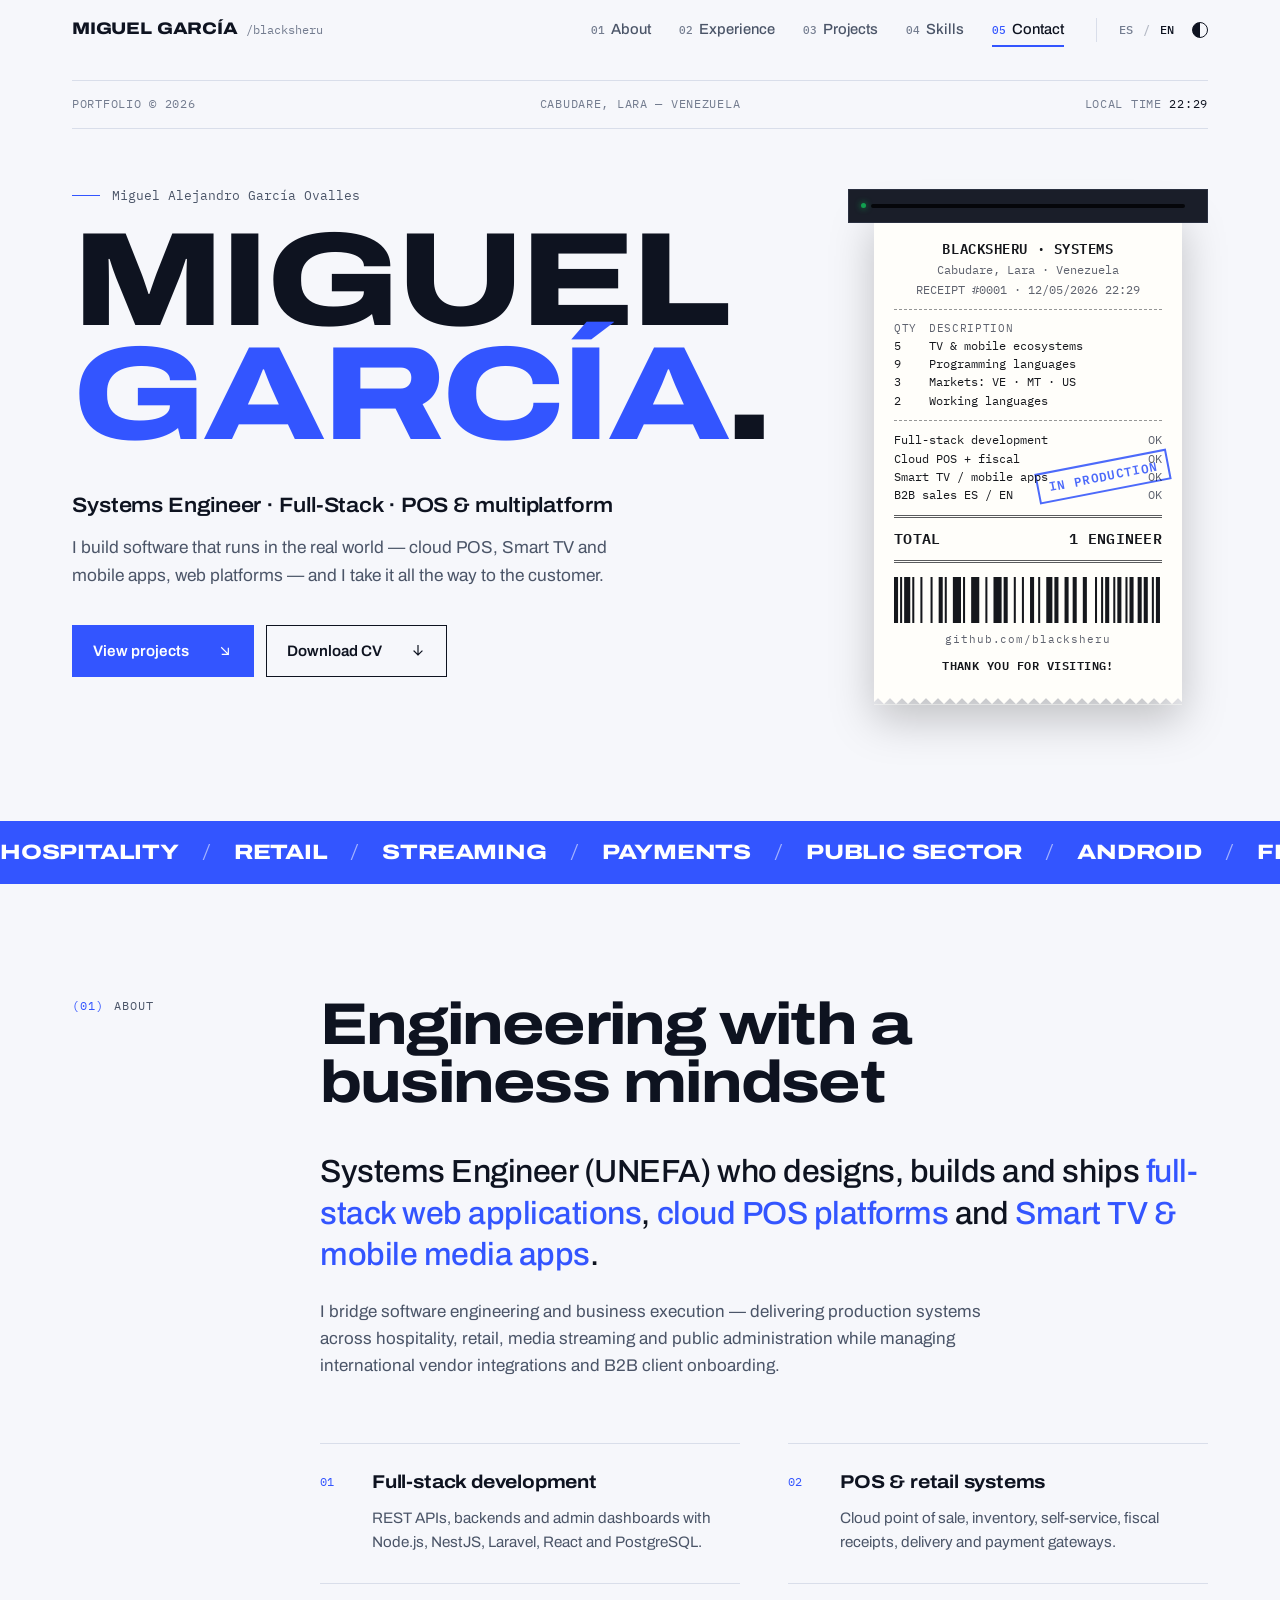
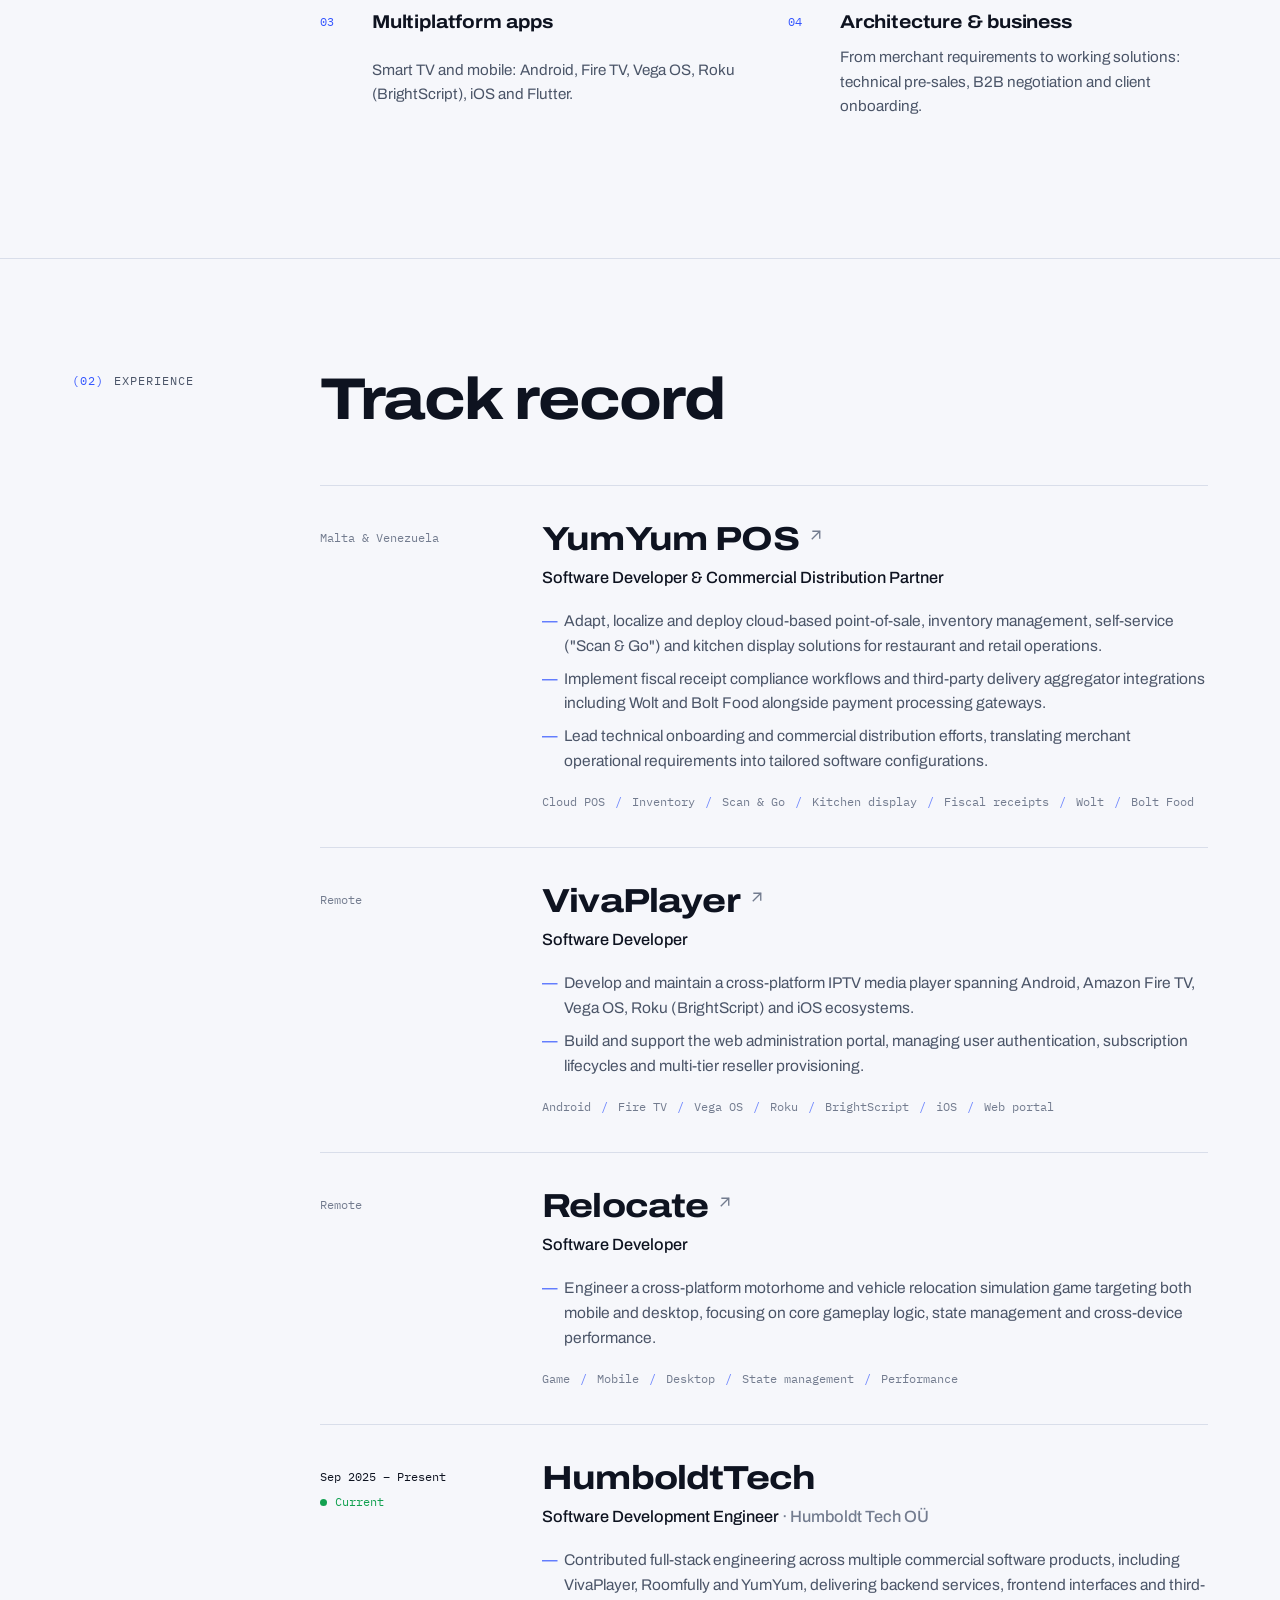
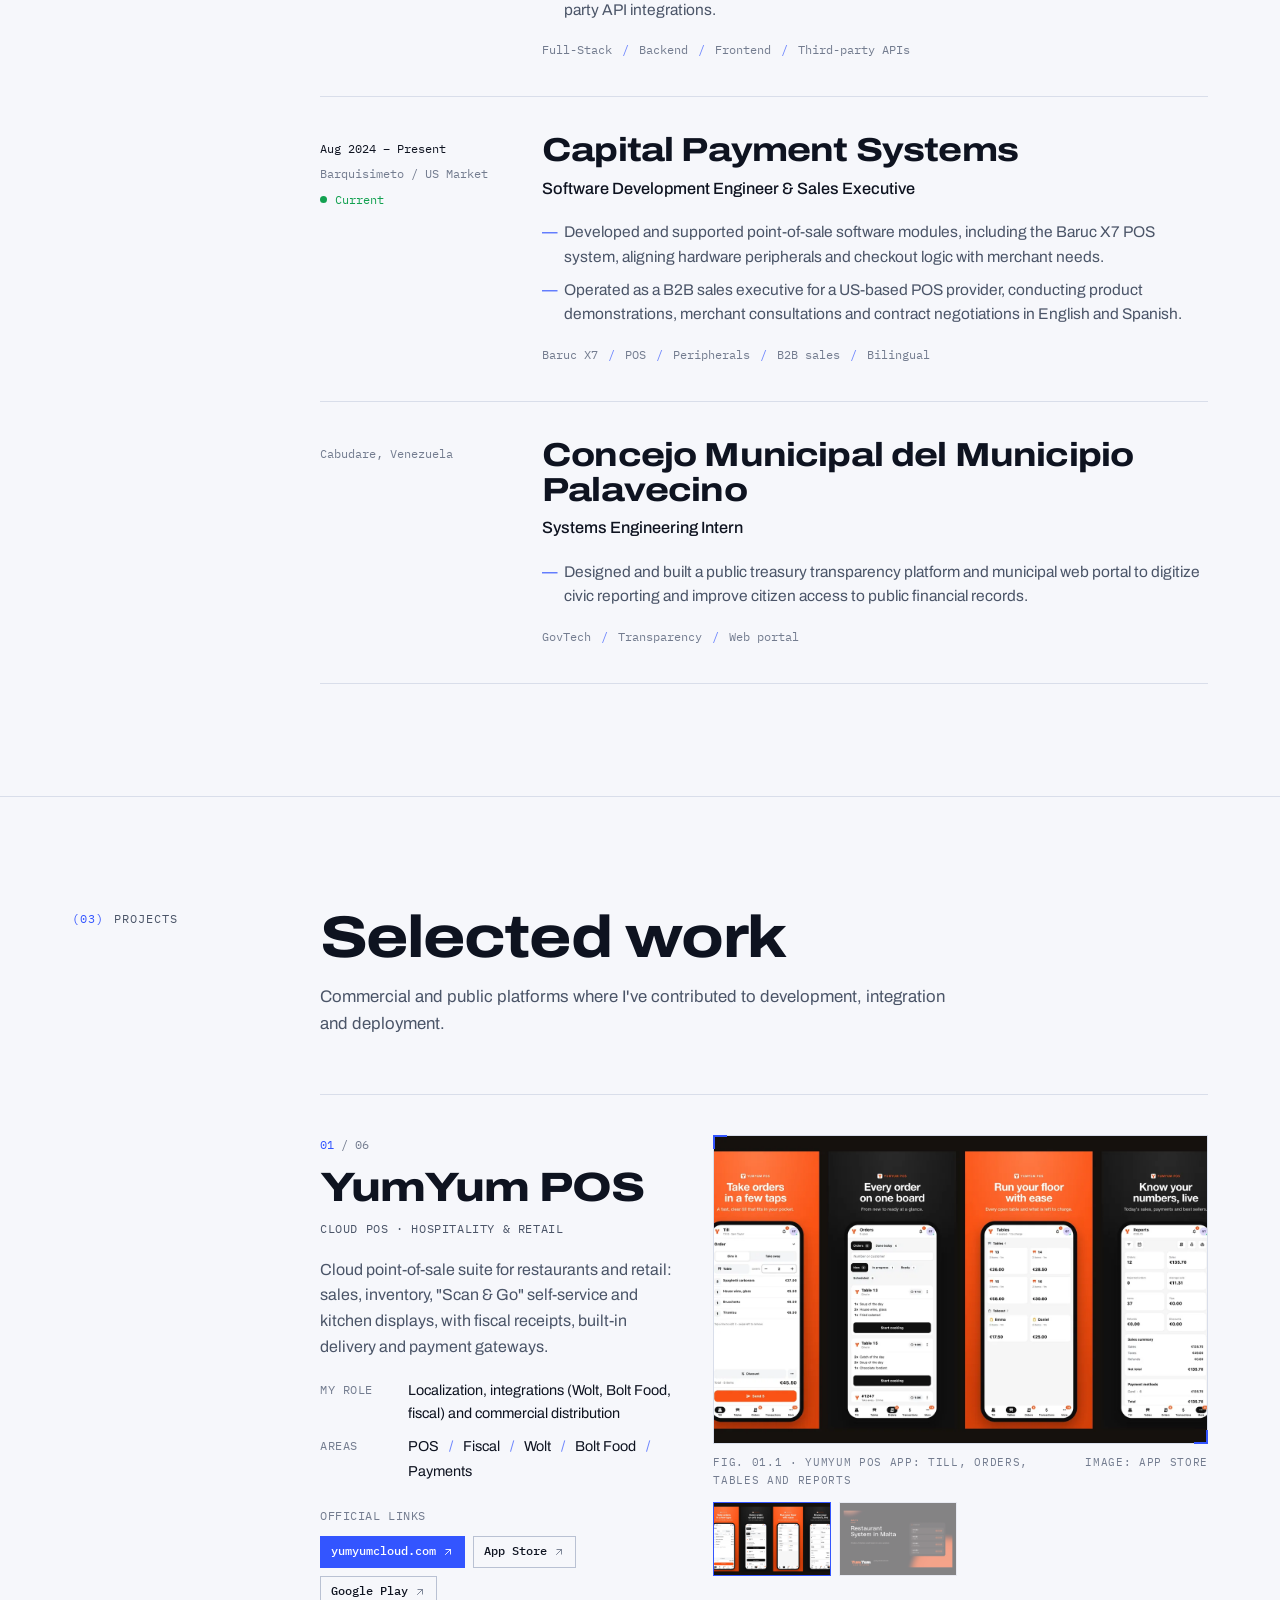
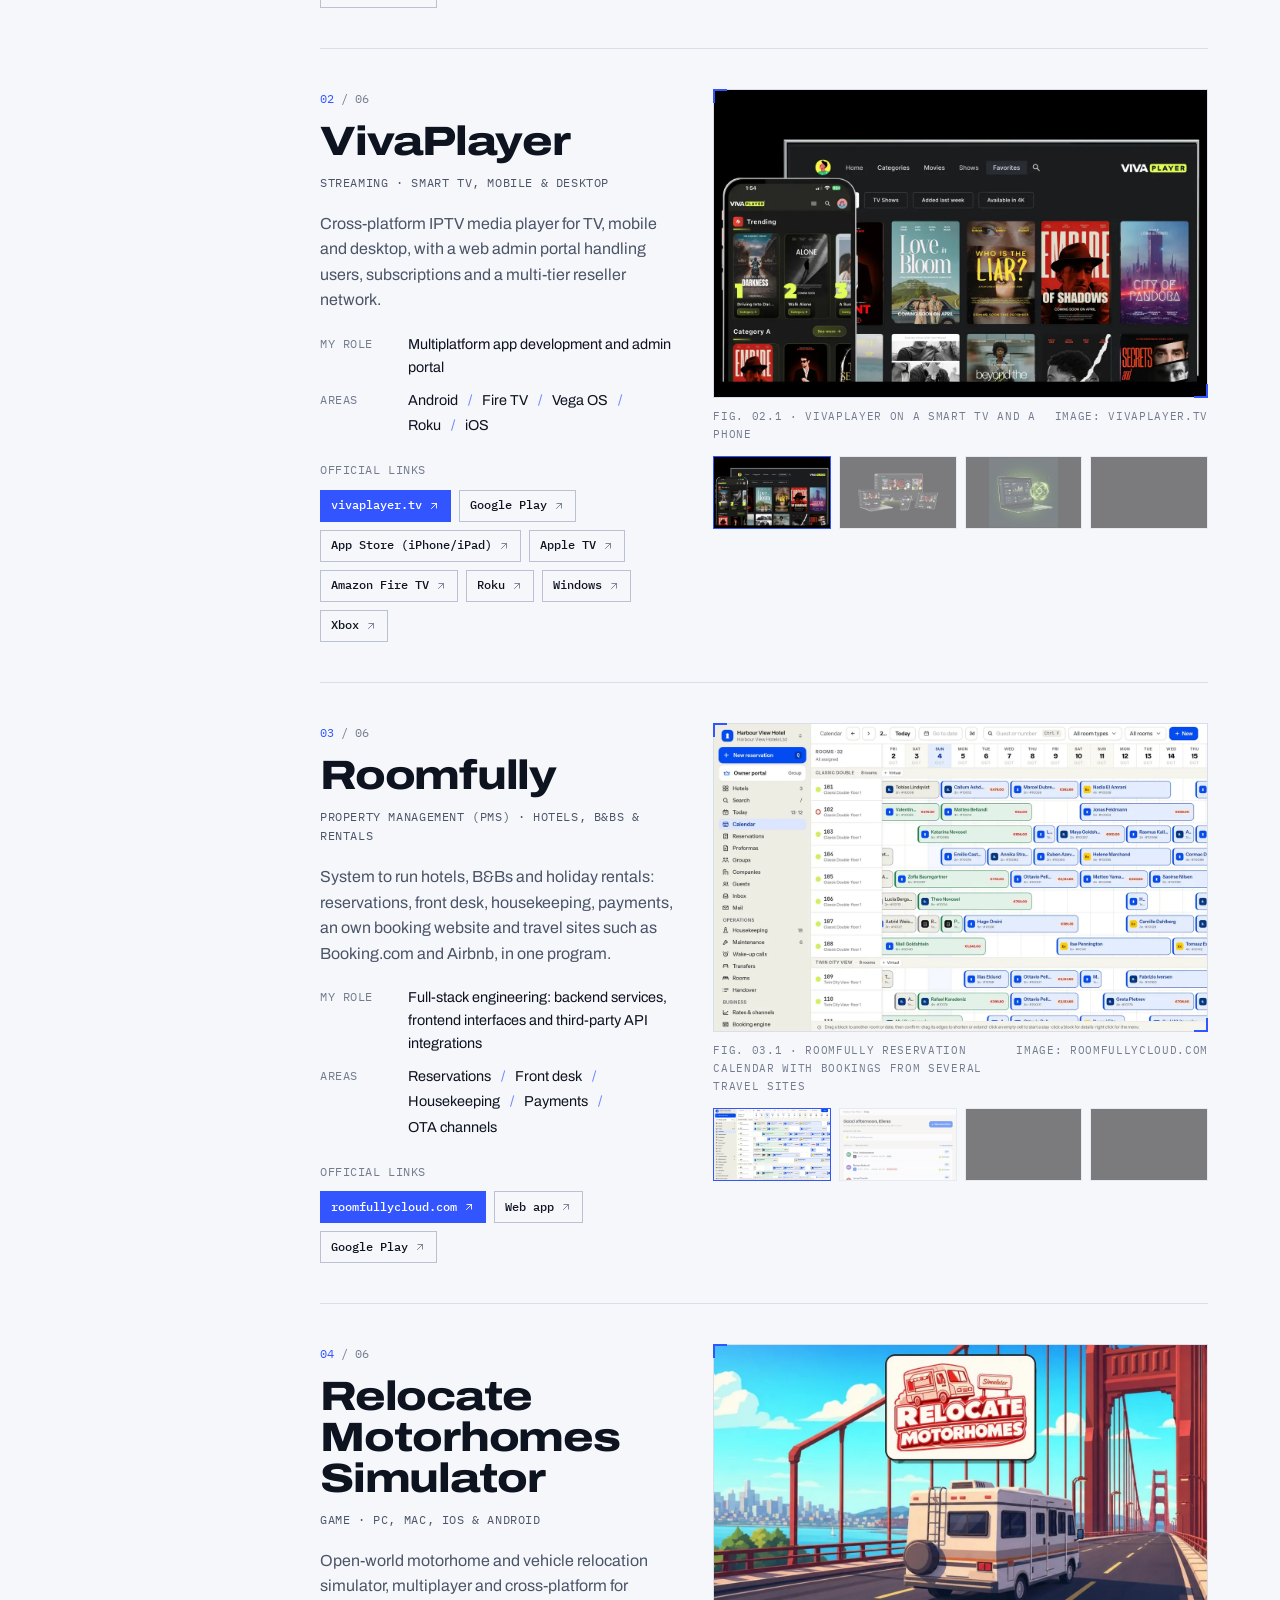
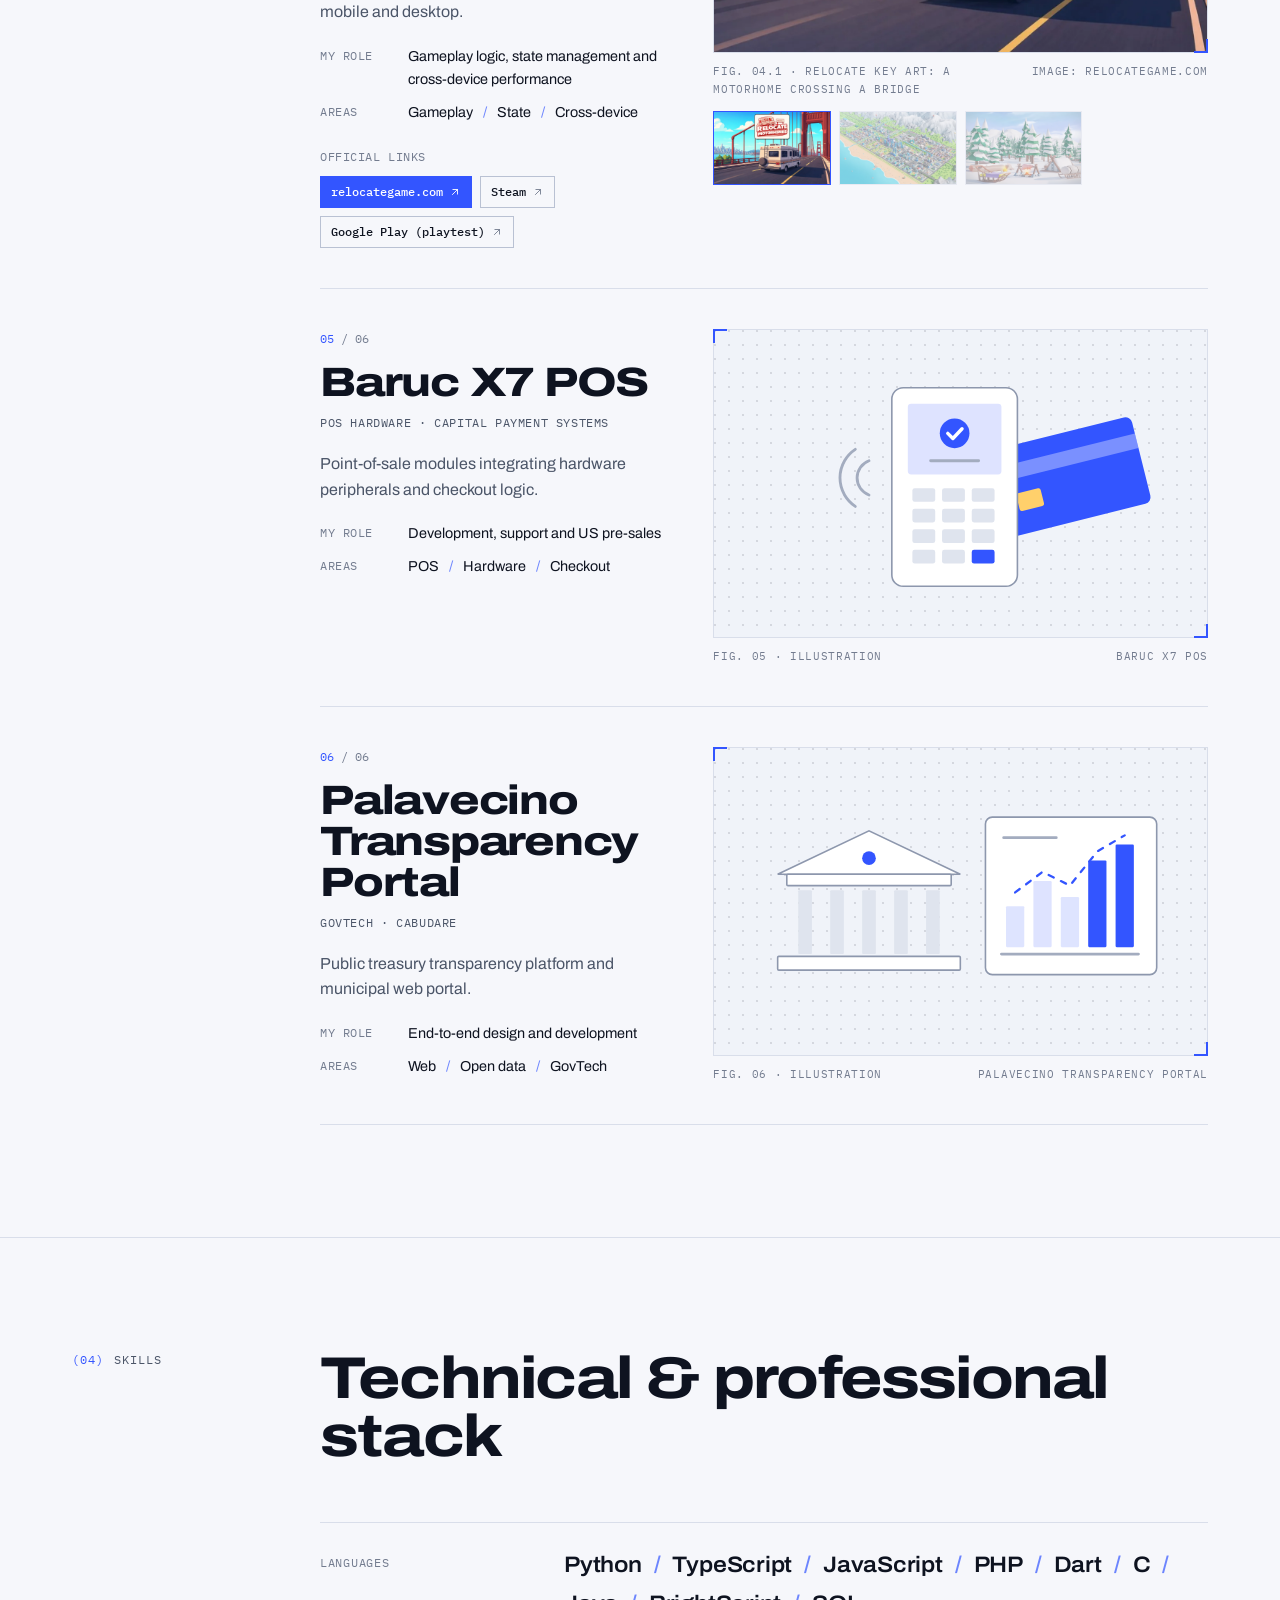
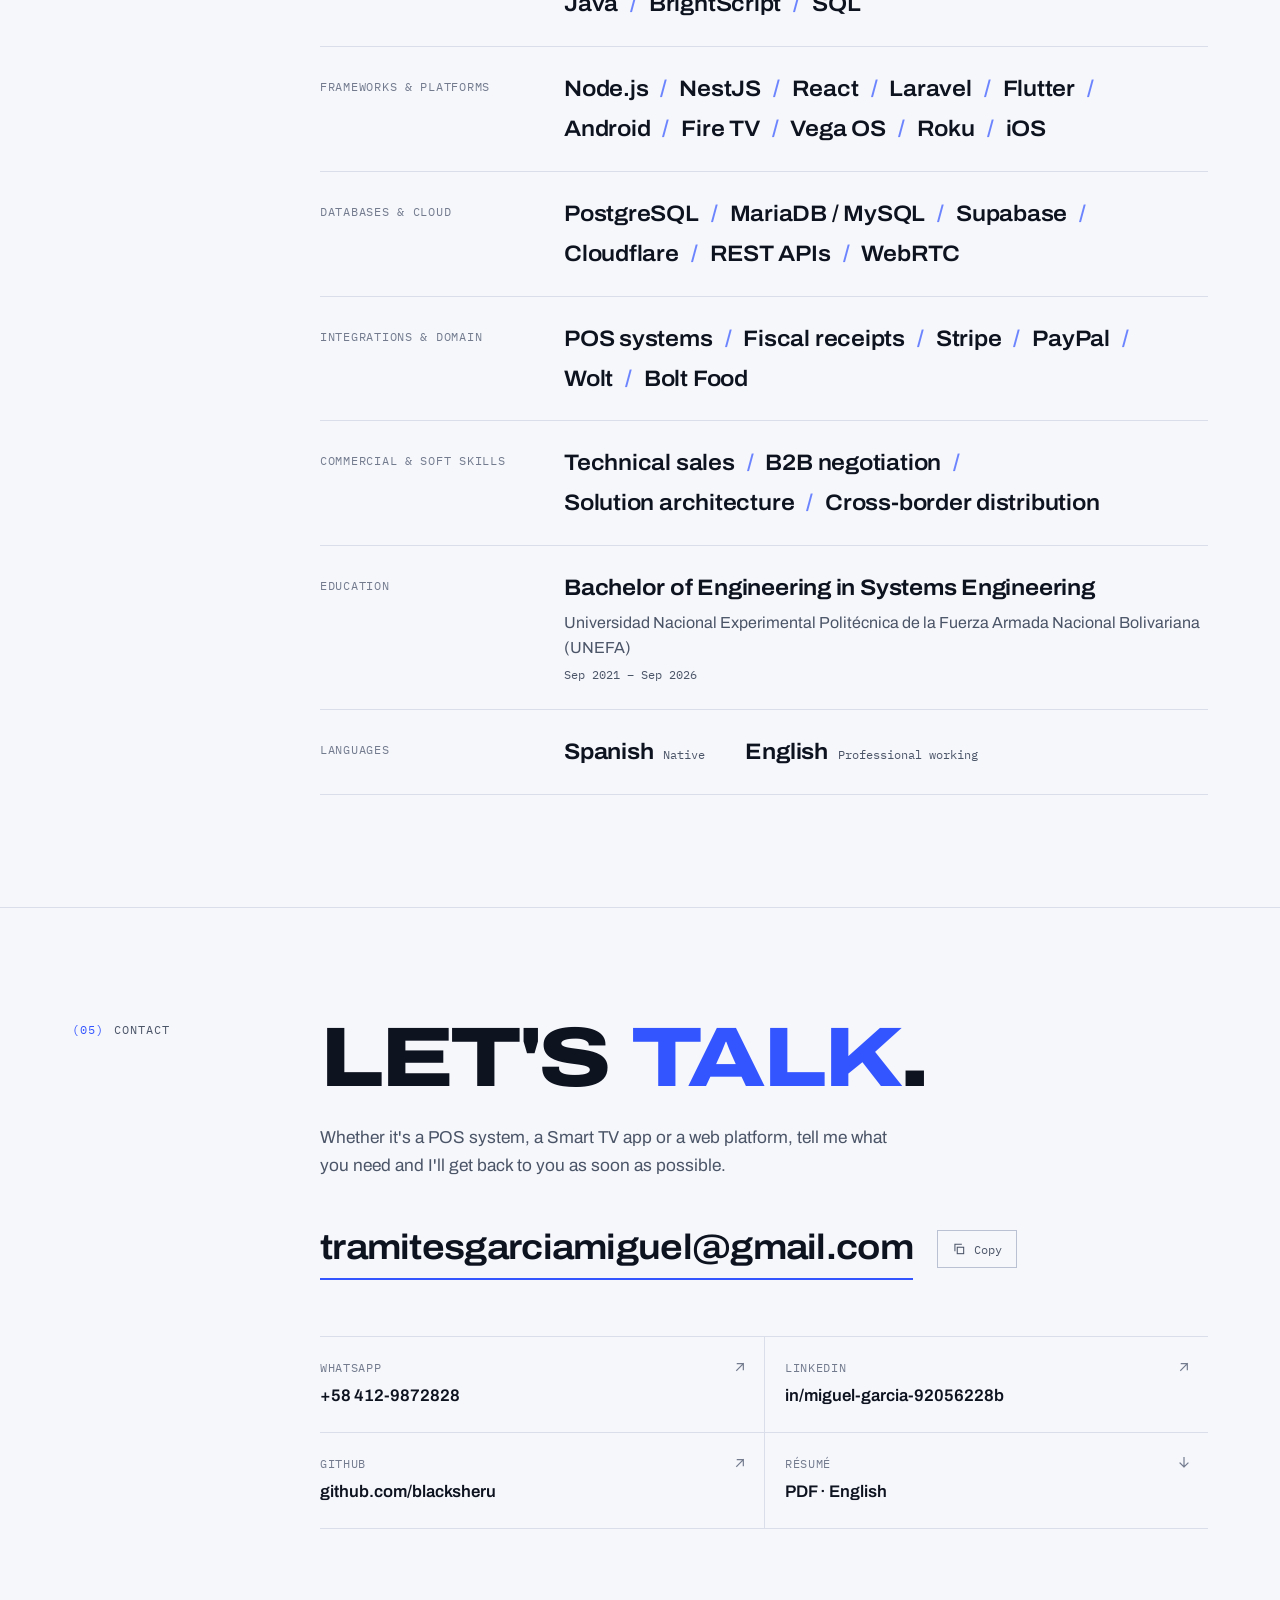
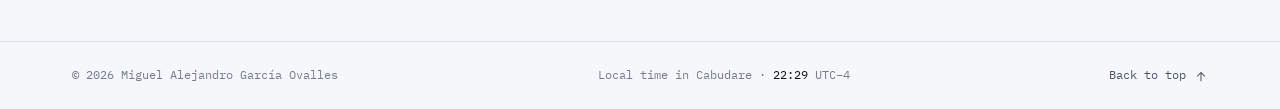
==== commit 238289a2: "Enlaces oficiales, capturas reales e inglés por defecto - Proyectos con galería de capturas reales (" ====
--- a/public/index.html
+++ b/public/index.html
@@ -1,10 +1,10 @@
 <!doctype html>
-<html lang="es">
+<html lang="en">
 <head>
   <meta charset="utf-8">
   <meta name="viewport" content="width=device-width, initial-scale=1">
-  <title>Miguel García — Ingeniero de Sistemas y Desarrollador Full-Stack</title>
-  <meta name="description" content="Portafolio de Miguel Alejandro García Ovalles: Ingeniero de Sistemas, desarrollador full-stack y arquitecto de soluciones POS y multiplataforma (Smart TV, móvil y web).">
+  <title>Miguel García — Systems Engineer &amp; Full-Stack Developer</title>
+  <meta name="description" content="Portfolio of Miguel Alejandro García Ovalles: Systems Engineer, full-stack developer and POS / multiplatform solutions architect (Smart TV, mobile and web).">
   <meta name="author" content="Miguel Alejandro García Ovalles">
   <meta name="theme-color" content="#0a0c11" media="(prefers-color-scheme: dark)">
   <meta name="theme-color" content="#f6f7fb" media="(prefers-color-scheme: light)">
@@ -16,8 +16,8 @@
   <meta property="og:title" content="Miguel García — Systems Engineer & Full-Stack Developer">
   <meta property="og:description" content="Full-stack, cloud POS and multiplatform Smart TV / mobile solutions.">
   <meta property="og:image" content="https://blacksheru.pages.dev/assets/img/og-image.png">
-  <meta property="og:locale" content="es_VE">
-  <meta property="og:locale:alternate" content="en_US">
+  <meta property="og:locale" content="en_US">
+  <meta property="og:locale:alternate" content="es_VE">
   <meta name="twitter:card" content="summary_large_image">
 
   <link rel="icon" href="assets/img/favicon.png" type="image/png">
@@ -52,32 +52,32 @@
   </script>
 </head>
 <body>
-  <a class="skip-link" href="#main" data-i18n="a11y.skip">Saltar al contenido</a>
+  <a class="skip-link" href="#main" data-i18n="a11y.skip">Skip to content</a>
 
   <header class="site-header" id="site-header">
-    <nav class="nav container" aria-label="Principal">
+    <nav class="nav container" aria-label="Main">
       <a class="brand" href="#top">
         <span class="brand-name">Miguel García</span>
         <span class="brand-handle">/blacksheru</span>
       </a>
 
       <ol class="nav-links" id="nav-links">
-        <li><a href="#about"><span class="nav-num">01</span><span data-i18n="nav.about">Perfil</span></a></li>
-        <li><a href="#experience"><span class="nav-num">02</span><span data-i18n="nav.experience">Experiencia</span></a></li>
-        <li><a href="#projects"><span class="nav-num">03</span><span data-i18n="nav.projects">Proyectos</span></a></li>
-        <li><a href="#skills"><span class="nav-num">04</span><span data-i18n="nav.skills">Habilidades</span></a></li>
-        <li><a href="#contact"><span class="nav-num">05</span><span data-i18n="nav.contact">Contacto</span></a></li>
+        <li><a href="#about"><span class="nav-num">01</span><span data-i18n="nav.about">About</span></a></li>
+        <li><a href="#experience"><span class="nav-num">02</span><span data-i18n="nav.experience">Experience</span></a></li>
+        <li><a href="#projects"><span class="nav-num">03</span><span data-i18n="nav.projects">Projects</span></a></li>
+        <li><a href="#skills"><span class="nav-num">04</span><span data-i18n="nav.skills">Skills</span></a></li>
+        <li><a href="#contact"><span class="nav-num">05</span><span data-i18n="nav.contact">Contact</span></a></li>
       </ol>
 
       <div class="nav-actions">
-        <button class="text-btn lang-toggle" id="lang-toggle" type="button" data-i18n-aria="a11y.lang" aria-label="Switch to English">
+        <button class="text-btn lang-toggle" id="lang-toggle" type="button" data-i18n-aria="a11y.lang" aria-label="Cambiar a español">
           <span data-lang="es">ES</span><span class="sep">/</span><span data-lang="en">EN</span>
         </button>
-        <button class="text-btn theme-toggle" id="theme-toggle" type="button" data-i18n-aria="a11y.theme" aria-label="Cambiar tema claro/oscuro">
+        <button class="text-btn theme-toggle" id="theme-toggle" type="button" data-i18n-aria="a11y.theme" aria-label="Toggle light/dark theme">
           <span class="theme-dot" aria-hidden="true"></span>
         </button>
-        <button class="text-btn menu-toggle" id="menu-toggle" type="button" aria-controls="nav-links" aria-expanded="false" data-i18n-aria="a11y.menu" aria-label="Abrir menú">
-          <span class="menu-word" data-i18n="nav.menu">Menú</span>
+        <button class="text-btn menu-toggle" id="menu-toggle" type="button" aria-controls="nav-links" aria-expanded="false" data-i18n-aria="a11y.menu" aria-label="Open menu">
+          <span class="menu-word" data-i18n="nav.menu">Menu</span>
           <span class="menu-lines" aria-hidden="true"><span></span><span></span></span>
         </button>
       </div>
@@ -89,9 +89,9 @@
     <section class="hero" id="top">
       <div class="container">
         <div class="hero-meta">
-          <span><span data-i18n="hero.kicker">Portafolio</span> © <span data-year>2026</span></span>
+          <span><span data-i18n="hero.kicker">Portfolio</span> © <span data-year>2026</span></span>
           <span class="hide-sm" data-i18n="hero.place">Cabudare, Lara — Venezuela</span>
-          <span><span data-i18n="hero.time">Hora local</span> <span class="clock" data-clock>--:--</span></span>
+          <span><span data-i18n="hero.time">Local time</span> <span class="clock" data-clock>--:--</span></span>
         </div>
 
         <div class="hero-grid">
@@ -101,15 +101,15 @@
               <span class="hn-line">Miguel</span>
               <span class="hn-line hn-accent">García<span class="hn-dot">.</span></span>
             </h1>
-            <p class="hero-role reveal" data-i18n="hero.role">Ingeniero de Sistemas · Full-Stack · POS y multiplataforma</p>
-            <p class="hero-lead reveal" data-i18n="hero.lead">Construyo software que se usa en el mundo real —puntos de venta en la nube, apps para Smart TV y móvil, plataformas web— y lo llevo hasta el cliente.</p>
+            <p class="hero-role reveal" data-i18n="hero.role">Systems Engineer · Full-Stack · POS &amp; multiplatform</p>
+            <p class="hero-lead reveal" data-i18n="hero.lead">I build software that runs in the real world — cloud POS, Smart TV and mobile apps, web platforms — and I take it all the way to the customer.</p>
             <div class="hero-ctas reveal">
               <a class="btn btn-solid" href="#projects">
-                <span data-i18n="hero.ctaProjects">Ver proyectos</span>
+                <span data-i18n="hero.ctaProjects">View projects</span>
                 <svg viewBox="0 0 24 24" aria-hidden="true"><path d="M7 7l10 10M17 8v9H8"/></svg>
               </a>
               <a class="btn btn-line" href="assets/cv/Miguel-Garcia-CV.pdf" download>
-                <span data-i18n="hero.ctaCv">Descargar CV</span>
+                <span data-i18n="hero.ctaCv">Download CV</span>
                 <svg viewBox="0 0 24 24" aria-hidden="true"><path d="M12 4v14M6 12l6 6 6-6"/></svg>
               </a>
             </div>
@@ -135,11 +135,11 @@
     <!-- ============ PERFIL ============ -->
     <section class="section" id="about">
       <div class="container section-grid">
-        <header class="section-label reveal"><span class="section-num">(01)</span><span data-i18n="about.label">Perfil</span></header>
-        <div class="section-body">
-          <h2 class="section-title reveal" data-i18n="about.title">Ingeniería con visión de negocio</h2>
-          <p class="statement reveal" id="statement"></p>
-          <p class="about-body reveal" data-i18n="about.body"></p>
+        <header class="section-label reveal"><span class="section-num">(01)</span><span data-i18n="about.label">About</span></header>
+        <div class="section-body">
+          <h2 class="section-title reveal" data-i18n="about.title">Engineering with a business mindset</h2>
+          <p class="statement reveal" id="statement">Systems Engineer (UNEFA) who designs, builds and ships full-stack web applications, cloud POS platforms and Smart TV &amp; mobile media apps.</p>
+          <p class="about-body reveal" data-i18n="about.body">I bridge software engineering and business execution — delivering production systems across hospitality, retail, media streaming and public administration while managing international vendor integrations and B2B client onboarding.</p>
           <ol class="services reveal" id="services"></ol>
         </div>
       </div>
@@ -148,9 +148,9 @@
     <!-- ============ EXPERIENCIA ============ -->
     <section class="section" id="experience">
       <div class="container section-grid">
-        <header class="section-label reveal"><span class="section-num">(02)</span><span data-i18n="experience.label">Experiencia</span></header>
-        <div class="section-body">
-          <h2 class="section-title reveal" data-i18n="experience.title">Trayectoria</h2>
+        <header class="section-label reveal"><span class="section-num">(02)</span><span data-i18n="experience.label">Experience</span></header>
+        <div class="section-body">
+          <h2 class="section-title reveal" data-i18n="experience.title">Track record</h2>
           <ol class="jobs reveal" id="jobs"></ol>
         </div>
       </div>
@@ -159,10 +159,10 @@
     <!-- ============ PROYECTOS ============ -->
     <section class="section" id="projects">
       <div class="container section-grid">
-        <header class="section-label reveal"><span class="section-num">(03)</span><span data-i18n="projects.label">Proyectos</span></header>
-        <div class="section-body">
-          <h2 class="section-title reveal" data-i18n="projects.title">Trabajo seleccionado</h2>
-          <p class="section-intro reveal" data-i18n="projects.intro"></p>
+        <header class="section-label reveal"><span class="section-num">(03)</span><span data-i18n="projects.label">Projects</span></header>
+        <div class="section-body">
+          <h2 class="section-title reveal" data-i18n="projects.title">Selected work</h2>
+          <p class="section-intro reveal" data-i18n="projects.intro">Commercial and public platforms where I've contributed to development, integration and deployment.</p>
           <div class="projects" id="projects-list"></div>
         </div>
       </div>
@@ -171,9 +171,9 @@
     <!-- ============ HABILIDADES ============ -->
     <section class="section" id="skills">
       <div class="container section-grid">
-        <header class="section-label reveal"><span class="section-num">(04)</span><span data-i18n="skills.label">Habilidades</span></header>
-        <div class="section-body">
-          <h2 class="section-title reveal" data-i18n="skills.title">Stack técnico y profesional</h2>
+        <header class="section-label reveal"><span class="section-num">(04)</span><span data-i18n="skills.label">Skills</span></header>
+        <div class="section-body">
+          <h2 class="section-title reveal" data-i18n="skills.title">Technical &amp; professional stack</h2>
           <dl class="spec reveal" id="spec"></dl>
         </div>
       </div>
@@ -182,15 +182,15 @@
     <!-- ============ CONTACTO ============ -->
     <section class="section contact" id="contact">
       <div class="container section-grid">
-        <header class="section-label reveal"><span class="section-num">(05)</span><span data-i18n="contact.label">Contacto</span></header>
-        <div class="section-body">
-          <h2 class="contact-title reveal" id="contact-title">¿Hablamos?</h2>
-          <p class="contact-text reveal" data-i18n="contact.text"></p>
+        <header class="section-label reveal"><span class="section-num">(05)</span><span data-i18n="contact.label">Contact</span></header>
+        <div class="section-body">
+          <h2 class="contact-title reveal" id="contact-title">Let's talk.</h2>
+          <p class="contact-text reveal" data-i18n="contact.text">Whether it's a POS system, a Smart TV app or a web platform, tell me what you need and I'll get back to you as soon as possible.</p>
           <div class="contact-mail reveal">
             <a class="mail-link" href="mailto:tramitesgarciamiguel@gmail.com">tramitesgarciamiguel@gmail.com</a>
             <button class="copy-btn" type="button" data-copy="tramitesgarciamiguel@gmail.com">
               <svg viewBox="0 0 24 24" aria-hidden="true"><rect x="9" y="9" width="11" height="11"/><path d="M5 15V4h11"/></svg>
-              <span class="copy-label" data-i18n="contact.copy">Copiar</span>
+              <span class="copy-label" data-i18n="contact.copy">Copy</span>
             </button>
           </div>
           <ul class="contact-links reveal" id="contact-links"></ul>
@@ -202,8 +202,8 @@
   <footer class="site-footer">
     <div class="container footer-inner">
       <p>© <span data-year>2026</span> Miguel Alejandro García Ovalles</p>
-      <p class="footer-time"><span data-i18n="footer.time">Hora local en Cabudare</span> · <span class="clock" data-clock>--:--</span> <span class="tz">UTC−4</span></p>
-      <a href="#top" class="footer-top"><span data-i18n="footer.top">Volver arriba</span>
+      <p class="footer-time"><span data-i18n="footer.time">Local time in Cabudare</span> · <span class="clock" data-clock>--:--</span> <span class="tz">UTC−4</span></p>
+      <a href="#top" class="footer-top"><span data-i18n="footer.top">Back to top</span>
         <svg viewBox="0 0 24 24" aria-hidden="true"><path d="M12 20V6M6 12l6-6 6 6"/></svg>
       </a>
     </div>
--- a/public/assets/css/styles.css
+++ b/public/assets/css/styles.css
@@ -1126,34 +1126,80 @@
   padding-top: 2px;
 }
 
-.proj-link {
-  margin-top: 22px;
+/* Enlaces oficiales (web + tiendas) */
+.proj-links {
+  margin-top: 24px;
+}
+
+.proj-links-label {
+  margin-bottom: 10px;
+  font-family: var(--font-mono);
+  font-size: 0.72rem;
+  text-transform: uppercase;
+  letter-spacing: 0.05em;
+  color: var(--text-subtle);
+}
+
+.proj-links ul {
+  display: flex;
+  flex-wrap: wrap;
+  gap: 8px;
+}
+
+.proj-links a {
   display: inline-flex;
   align-items: center;
-  gap: 8px;
-  font-family: var(--font-mono);
-  font-size: 0.82rem;
+  gap: 6px;
+  min-height: 32px;
+  padding: 0 10px;
+  border: 1px solid var(--border-strong);
+  font-family: var(--font-mono);
+  font-size: 0.74rem;
   font-weight: 500;
+  color: var(--text);
+  transition: color 0.2s ease, border-color 0.2s ease, background-color 0.2s ease;
+}
+
+.proj-links a svg {
+  width: 12px;
+  height: 12px;
+  color: var(--text-subtle);
+  transition: transform 0.25s ease, color 0.2s ease;
+}
+
+.proj-links a:hover {
+  border-color: var(--accent);
   color: var(--accent);
-  border-bottom: 1.5px solid currentColor;
-  padding-bottom: 2px;
-}
-
-.proj-link svg {
-  width: 14px;
-  height: 14px;
-  transition: transform 0.25s ease;
-}
-
-.proj-link:hover svg {
+}
+
+.proj-links a:hover svg {
+  color: currentColor;
   transform: translate(2px, -2px);
+}
+
+.proj-links a.proj-link {
+  background: var(--accent);
+  border-color: var(--accent);
+  color: var(--on-accent);
+}
+
+.proj-links a.proj-link svg {
+  color: currentColor;
+}
+
+.proj-links a.proj-link:hover {
+  background: var(--text);
+  border-color: var(--text);
+  color: var(--bg);
 }
 
 .proj-fig figcaption {
   margin-top: 10px;
   display: flex;
   justify-content: space-between;
-  gap: 12px;
+  align-items: baseline;
+  gap: 6px 16px;
+  flex-wrap: wrap;
   font-family: var(--font-mono);
   font-size: 0.7rem;
   text-transform: uppercase;
@@ -1163,7 +1209,7 @@
 
 .fig-frame {
   position: relative;
-  aspect-ratio: 2 / 1;
+  aspect-ratio: 16 / 10;
   padding: 18px;
   border: 1px solid var(--border);
   background:
@@ -1201,6 +1247,62 @@
 
 .proj:hover .fig-frame svg {
   transform: scale(1.04);
+}
+
+/* Galería de capturas reales */
+.fig-frame.is-photo {
+  padding: 0;
+  background: #000;
+}
+
+.fig-img {
+  display: block;
+  width: 100%;
+  height: 100%;
+  object-fit: cover;
+  transition: filter 0.3s ease;
+}
+
+.proj:hover .fig-img {
+  filter: brightness(1.06);
+}
+
+.fig-alt {
+  flex: 1 1 260px;
+  min-width: 0;
+}
+
+.fig-thumbs {
+  margin-top: 12px;
+  display: grid;
+  grid-template-columns: repeat(4, minmax(0, 1fr));
+  gap: 8px;
+}
+
+.fig-thumb {
+  position: relative;
+  aspect-ratio: 16 / 10;
+  overflow: hidden;
+  border: 1px solid var(--border);
+  background: #000;
+  opacity: 0.5;
+  transition: opacity 0.2s ease, border-color 0.2s ease;
+}
+
+.fig-thumb img {
+  width: 100%;
+  height: 100%;
+  object-fit: cover;
+}
+
+.fig-thumb:hover {
+  opacity: 0.85;
+}
+
+.fig-thumb.is-active {
+  opacity: 1;
+  border-color: var(--accent);
+  box-shadow: inset 0 0 0 1px var(--accent);
 }
 
 /* Formas de las ilustraciones (trazo técnico + acento) */
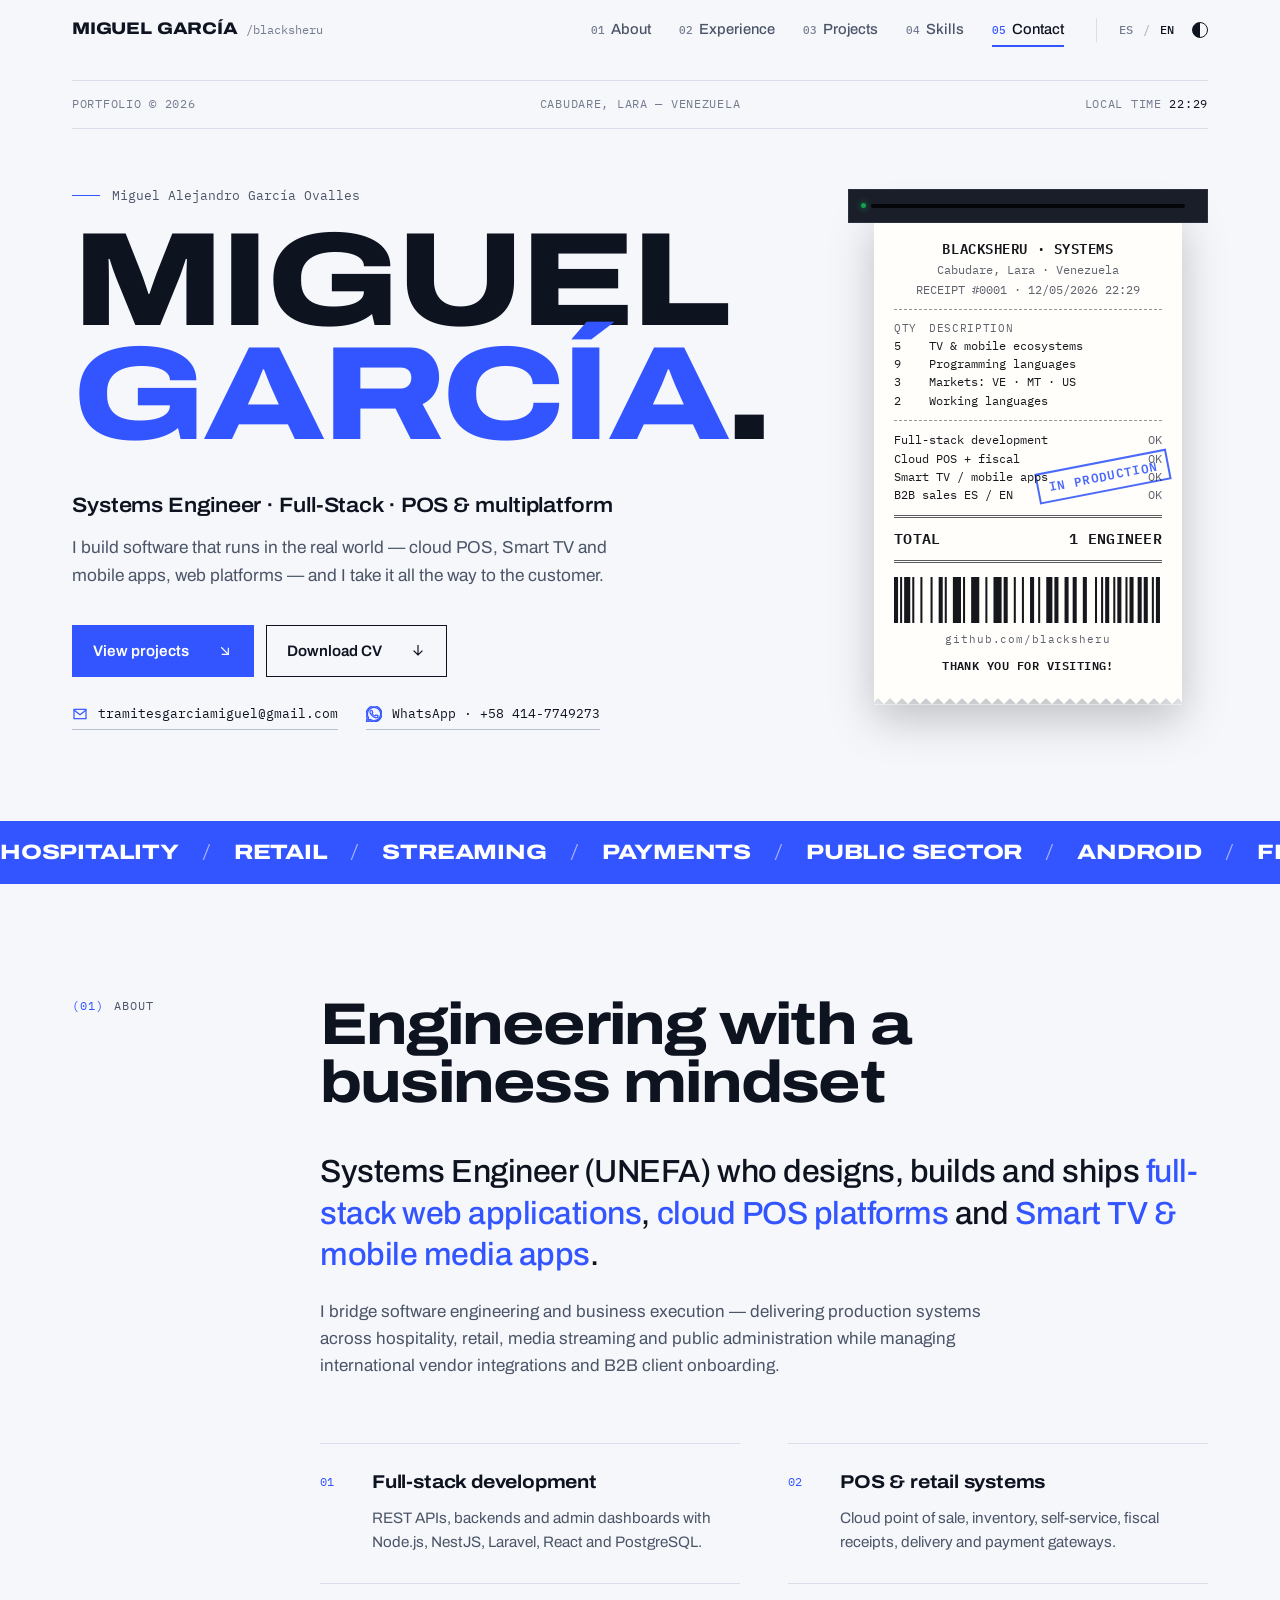
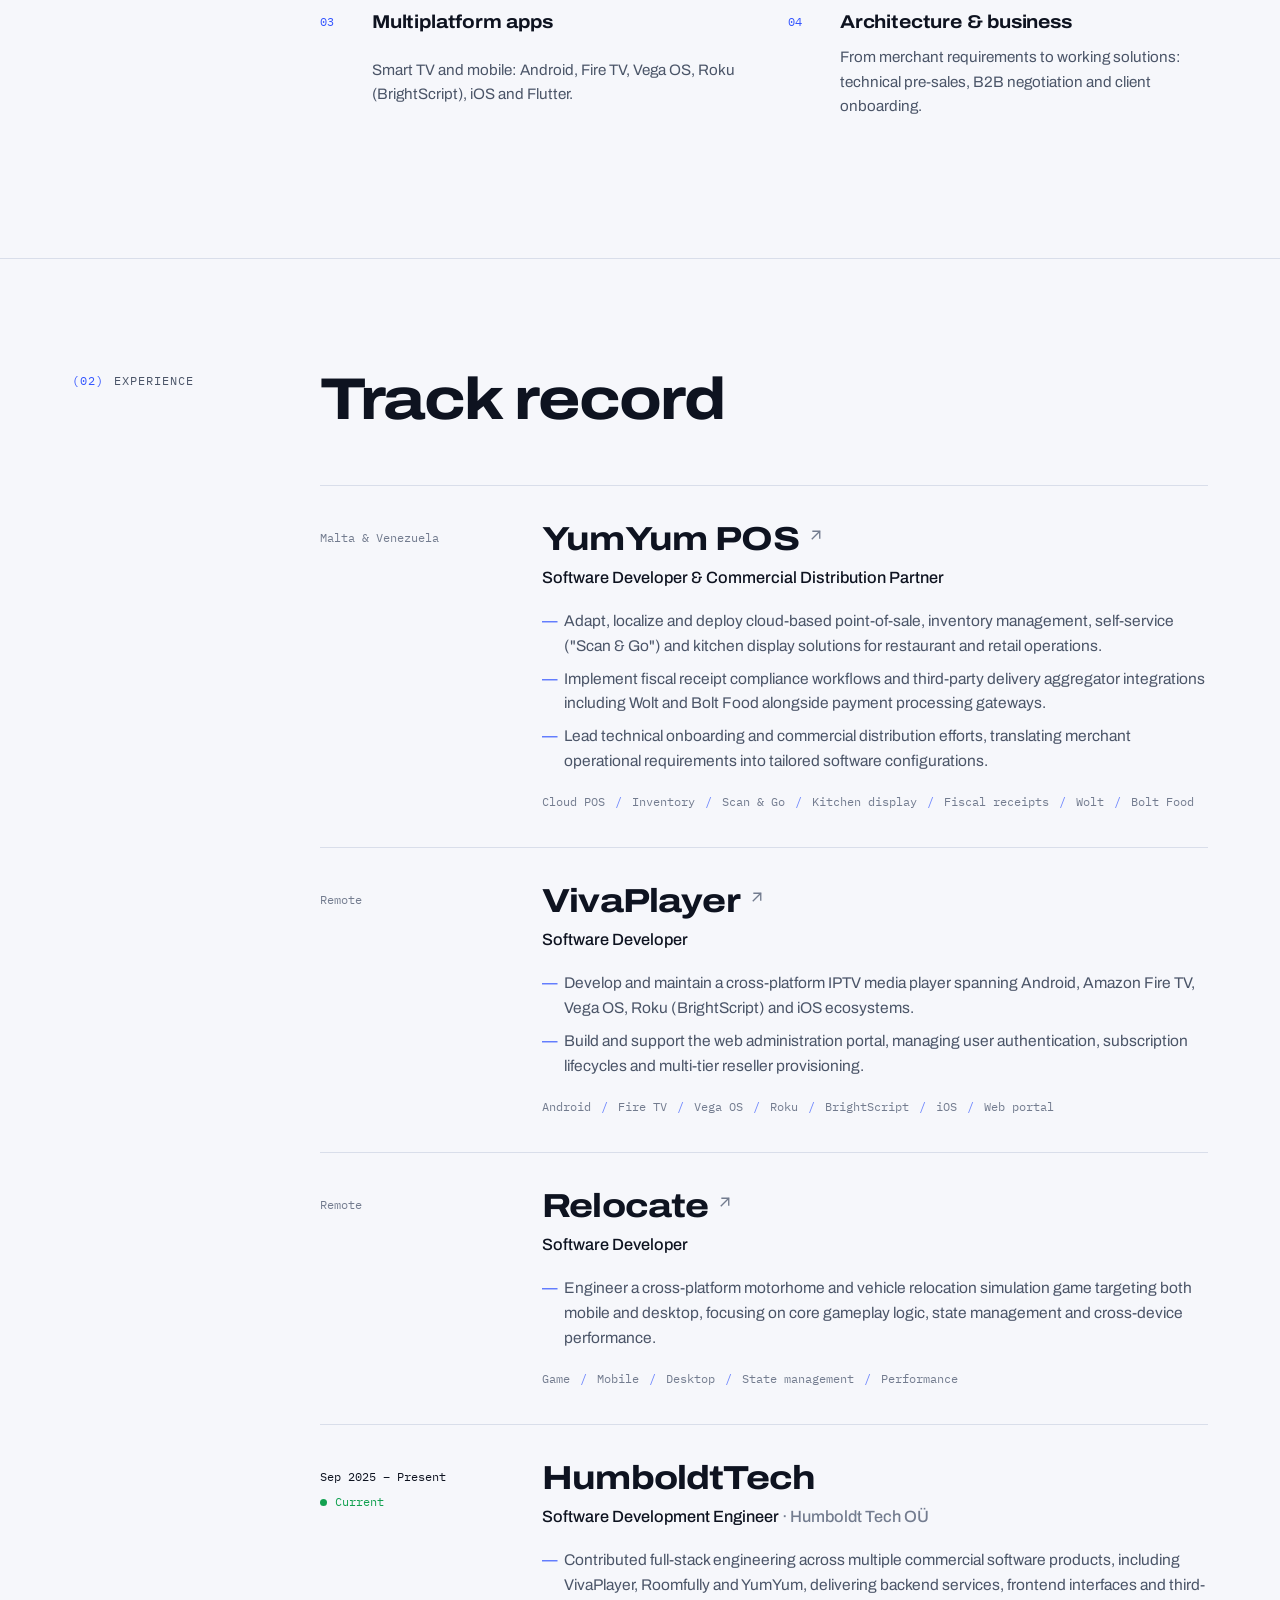
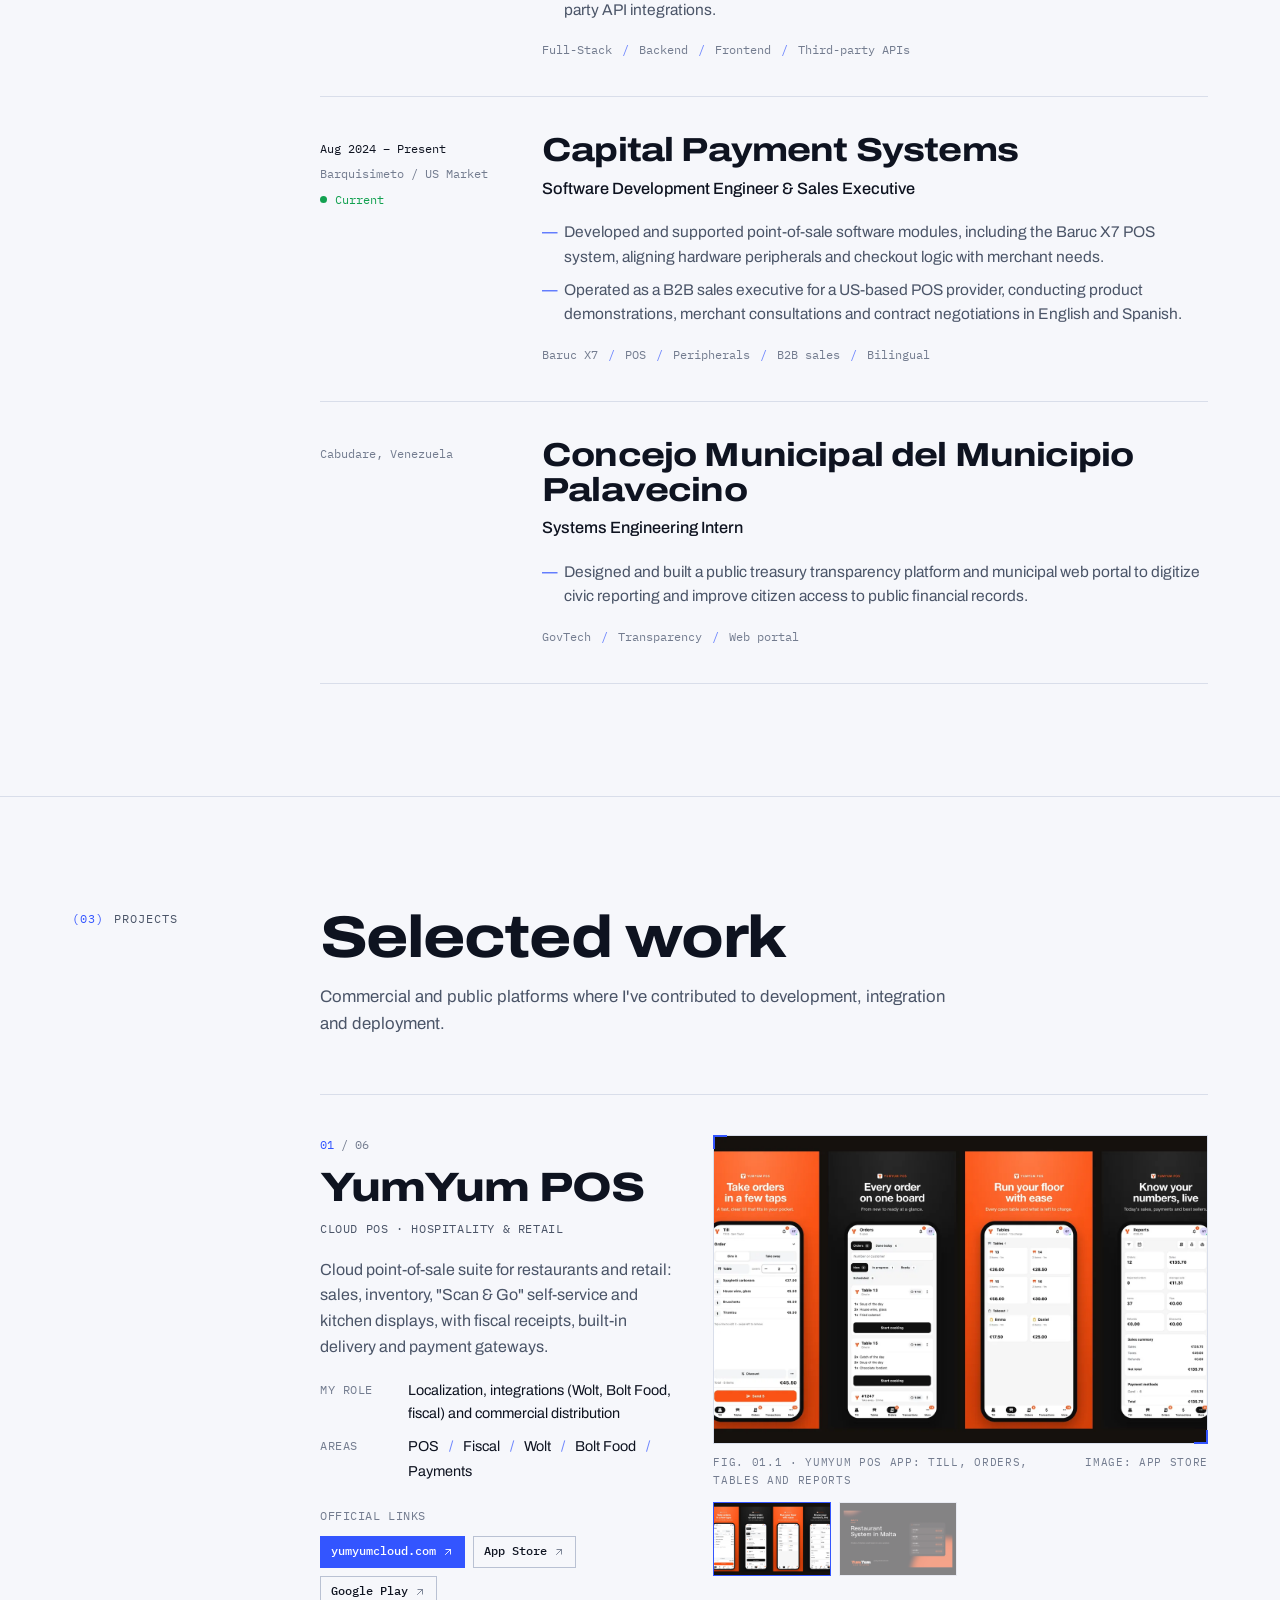
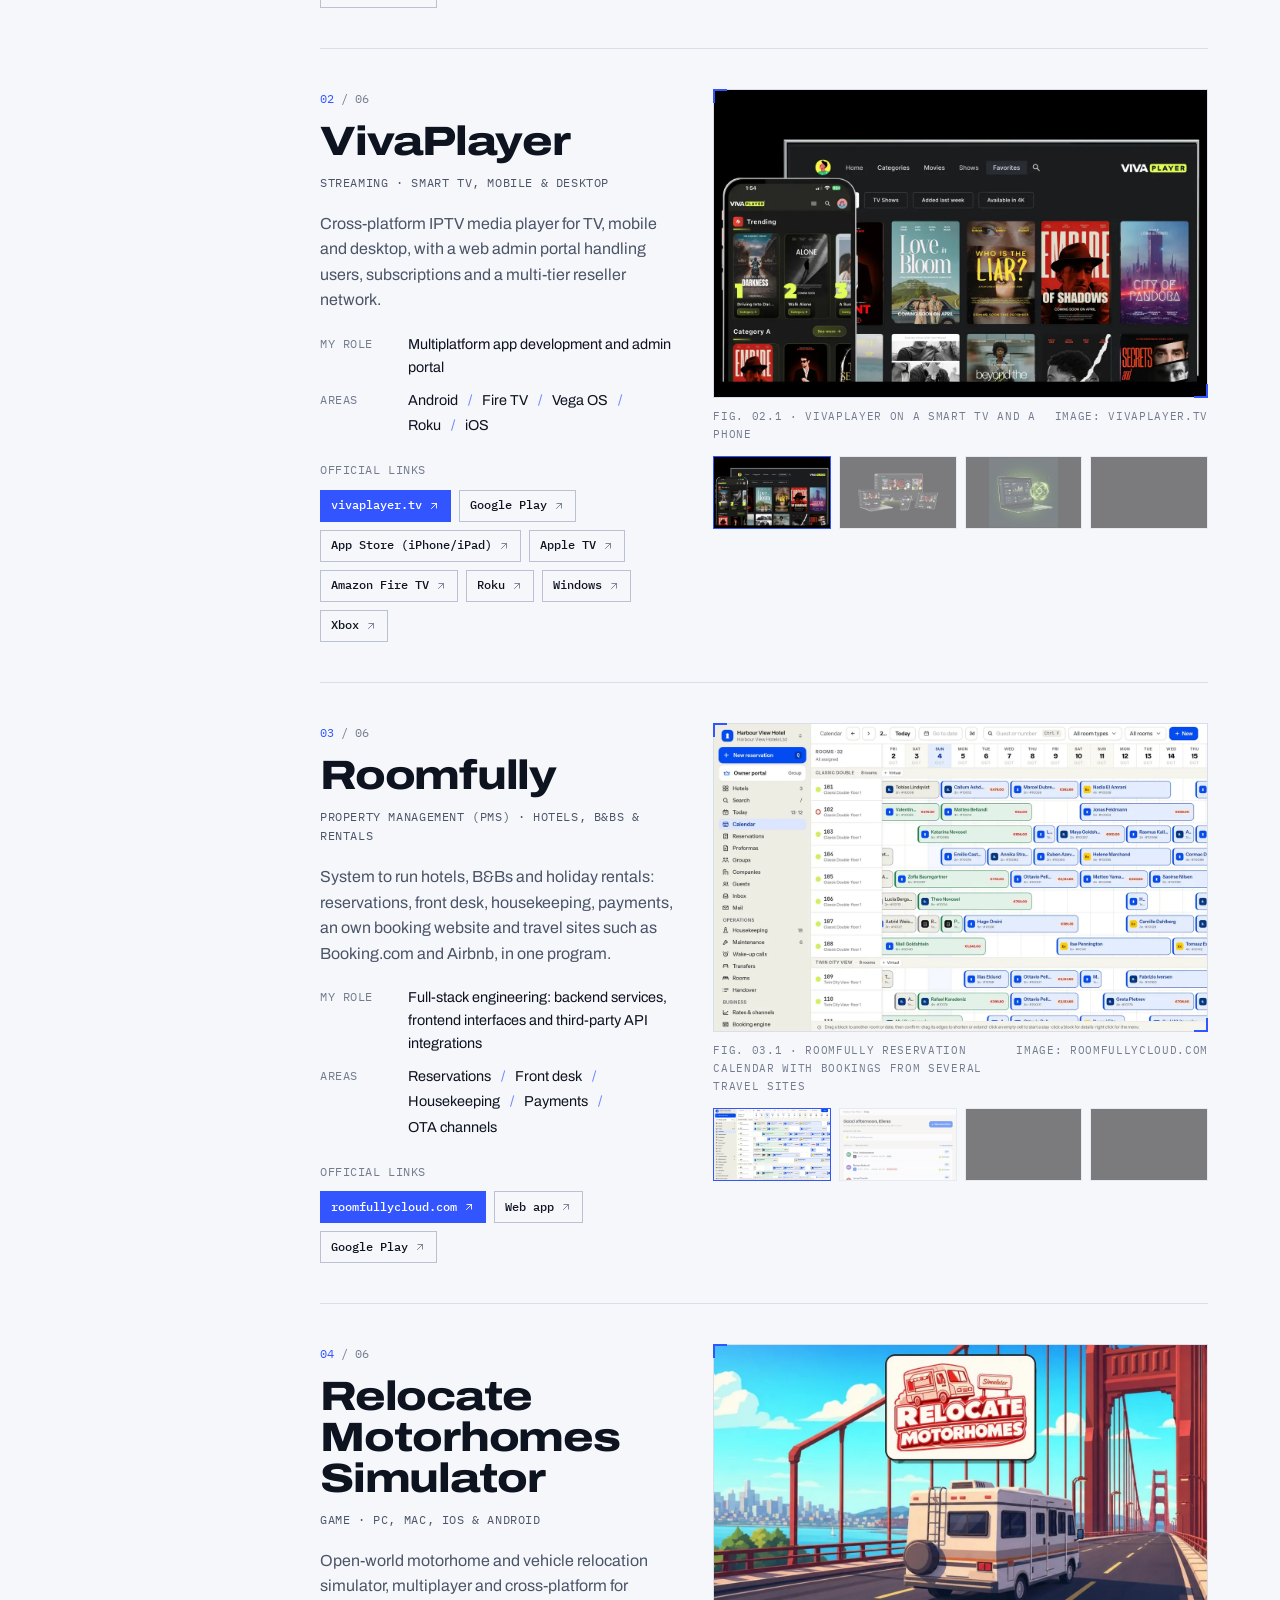
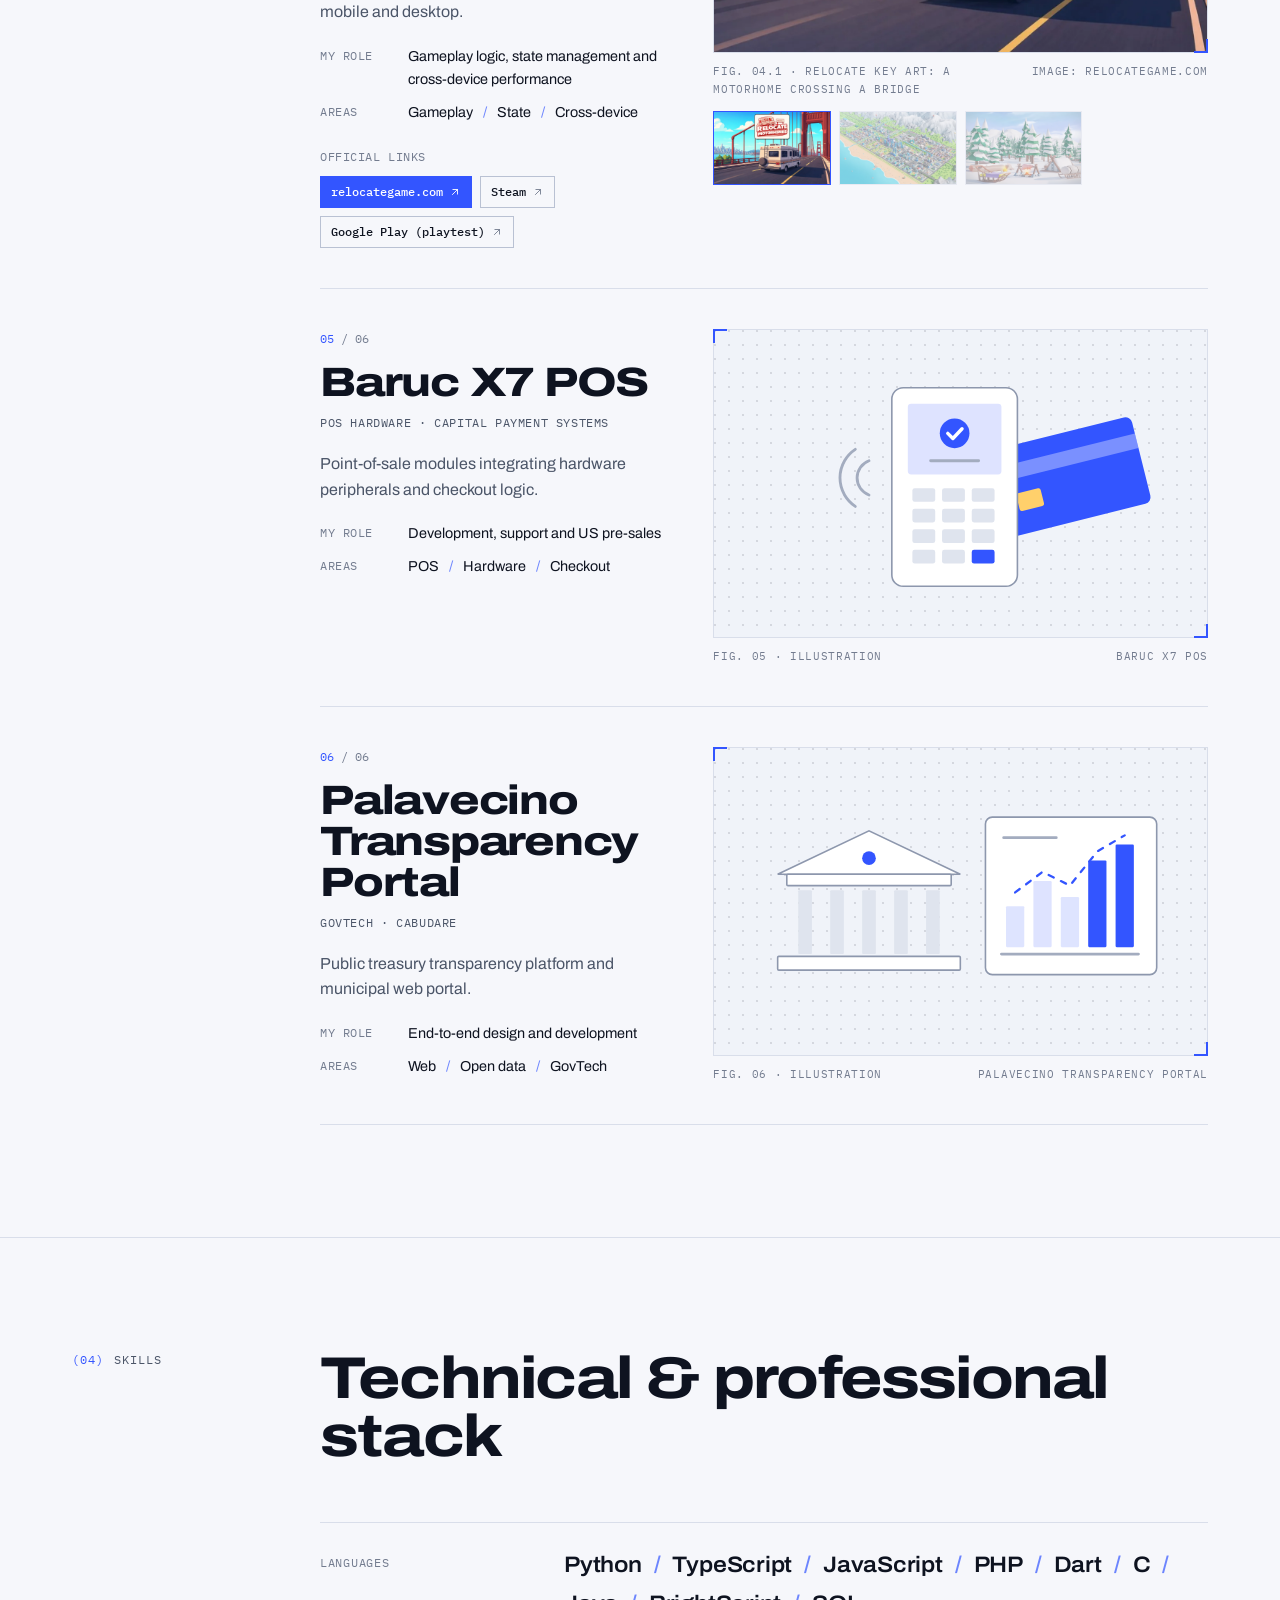
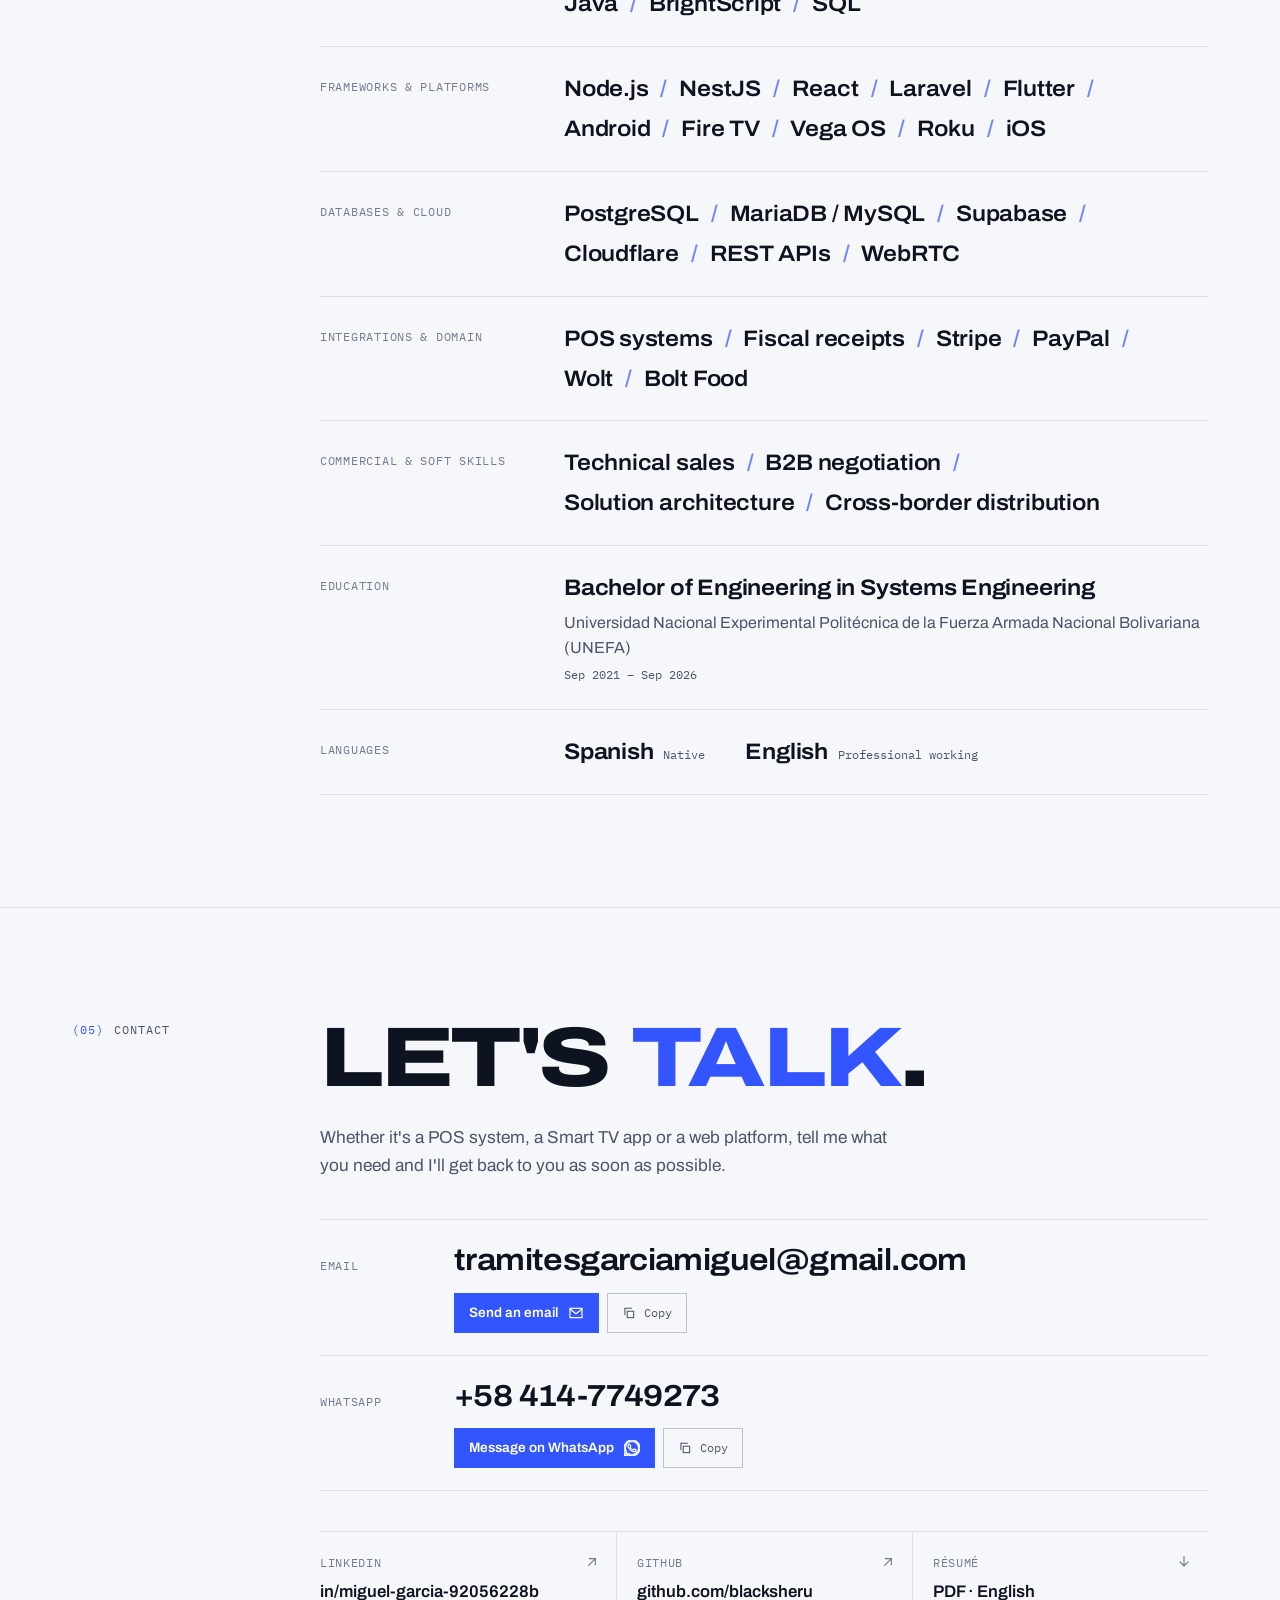
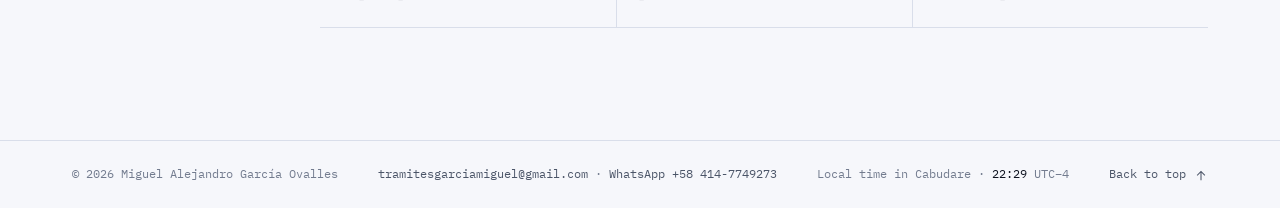
==== commit 5380b664: "Contacto siempre a mano: correo y WhatsApp +58 414-7749273 - Nuevo número de WhatsApp en todo el sit" ====
--- a/public/index.html
+++ b/public/index.html
@@ -44,6 +44,7 @@
     "jobTitle": "Systems Engineer · Full-Stack Software Developer",
     "url": "https://blacksheru.pages.dev/",
     "email": "mailto:tramitesgarciamiguel@gmail.com",
+    "telephone": "+58-414-7749273",
     "address": { "@type": "PostalAddress", "addressLocality": "Cabudare", "addressRegion": "Lara", "addressCountry": "VE" },
     "alumniOf": "Universidad Nacional Experimental Politécnica de la Fuerza Armada Nacional Bolivariana (UNEFA)",
     "knowsLanguage": ["es", "en"],
@@ -113,6 +114,10 @@
                 <svg viewBox="0 0 24 24" aria-hidden="true"><path d="M12 4v14M6 12l6 6 6-6"/></svg>
               </a>
             </div>
+            <ul class="hero-contact reveal">
+              <li><a href="mailto:tramitesgarciamiguel@gmail.com" data-mail><svg viewBox="0 0 24 24" aria-hidden="true"><rect x="3" y="5" width="18" height="14"/><path d="m3.5 6.5 8.5 6.5 8.5-6.5"/></svg><span>tramitesgarciamiguel@gmail.com</span></a></li>
+              <li><a href="https://wa.me/584147749273" target="_blank" rel="noopener" data-wa><svg viewBox="0 0 24 24" class="fill" aria-hidden="true"><path d="M17.472 14.382c-.297-.149-1.758-.867-2.03-.967-.273-.099-.471-.148-.67.15-.197.297-.767.966-.94 1.164-.173.199-.347.223-.644.075-.297-.15-1.255-.463-2.39-1.475-.883-.788-1.48-1.761-1.653-2.059-.173-.297-.018-.458.13-.606.134-.133.298-.347.446-.52.149-.174.198-.298.298-.497.099-.198.05-.371-.025-.52-.075-.149-.669-1.612-.916-2.207-.242-.579-.487-.5-.669-.51-.173-.008-.371-.01-.57-.01-.198 0-.52.074-.792.372-.272.297-1.04 1.016-1.04 2.479 0 1.462 1.065 2.875 1.213 3.074.149.198 2.096 3.2 5.077 4.487.709.306 1.262.489 1.694.625.712.227 1.36.195 1.871.118.571-.085 1.758-.719 2.006-1.413.248-.694.248-1.289.173-1.413-.074-.124-.272-.198-.57-.347m-5.421 7.403h-.004a9.87 9.87 0 0 1-5.031-1.378l-.361-.214-3.741.982.998-3.648-.235-.374a9.86 9.86 0 0 1-1.51-5.26c.001-5.45 4.436-9.884 9.888-9.884 2.64 0 5.122 1.03 6.988 2.898a9.825 9.825 0 0 1 2.893 6.994c-.003 5.45-4.437 9.884-9.885 9.884m8.413-18.297A11.815 11.815 0 0 0 12.05 0C5.495 0 .16 5.335.157 11.892c0 2.096.547 4.142 1.588 5.945L.057 24l6.305-1.654a11.882 11.882 0 0 0 5.683 1.448h.005c6.554 0 11.89-5.335 11.893-11.893a11.821 11.821 0 0 0-3.48-8.413z"/></svg><span>WhatsApp · +58 414-7749273</span></a></li>
+            </ul>
           </div>
 
           <div class="hero-receipt reveal" aria-hidden="true">
@@ -186,12 +191,23 @@
         <div class="section-body">
           <h2 class="contact-title reveal" id="contact-title">Let's talk.</h2>
           <p class="contact-text reveal" data-i18n="contact.text">Whether it's a POS system, a Smart TV app or a web platform, tell me what you need and I'll get back to you as soon as possible.</p>
-          <div class="contact-mail reveal">
-            <a class="mail-link" href="mailto:tramitesgarciamiguel@gmail.com">tramitesgarciamiguel@gmail.com</a>
-            <button class="copy-btn" type="button" data-copy="tramitesgarciamiguel@gmail.com">
-              <svg viewBox="0 0 24 24" aria-hidden="true"><rect x="9" y="9" width="11" height="11"/><path d="M5 15V4h11"/></svg>
-              <span class="copy-label" data-i18n="contact.copy">Copy</span>
-            </button>
+          <div class="contact-direct reveal">
+            <div class="direct-row">
+              <span class="direct-label" data-i18n="contact.email">Email</span>
+              <a class="direct-value" href="mailto:tramitesgarciamiguel@gmail.com" data-mail>tramitesgarciamiguel@gmail.com</a>
+              <div class="direct-actions">
+                <a class="btn btn-solid btn-sm" href="mailto:tramitesgarciamiguel@gmail.com" data-mail><span data-i18n="contact.emailCta">Send an email</span><svg viewBox="0 0 24 24" aria-hidden="true"><rect x="3" y="5" width="18" height="14"/><path d="m3.5 6.5 8.5 6.5 8.5-6.5"/></svg></a>
+                <button class="copy-btn" type="button" data-copy="tramitesgarciamiguel@gmail.com"><svg viewBox="0 0 24 24" aria-hidden="true"><rect x="9" y="9" width="11" height="11"/><path d="M5 15V4h11"/></svg><span class="copy-label" data-i18n="contact.copy">Copy</span></button>
+              </div>
+            </div>
+            <div class="direct-row">
+              <span class="direct-label" data-i18n="contact.phone">WhatsApp</span>
+              <a class="direct-value" href="https://wa.me/584147749273" target="_blank" rel="noopener" data-wa>+58 414-7749273</a>
+              <div class="direct-actions">
+                <a class="btn btn-solid btn-sm" href="https://wa.me/584147749273" target="_blank" rel="noopener" data-wa><span data-i18n="contact.whatsappCta">Message on WhatsApp</span><svg viewBox="0 0 24 24" class="fill" aria-hidden="true"><path d="M17.472 14.382c-.297-.149-1.758-.867-2.03-.967-.273-.099-.471-.148-.67.15-.197.297-.767.966-.94 1.164-.173.199-.347.223-.644.075-.297-.15-1.255-.463-2.39-1.475-.883-.788-1.48-1.761-1.653-2.059-.173-.297-.018-.458.13-.606.134-.133.298-.347.446-.52.149-.174.198-.298.298-.497.099-.198.05-.371-.025-.52-.075-.149-.669-1.612-.916-2.207-.242-.579-.487-.5-.669-.51-.173-.008-.371-.01-.57-.01-.198 0-.52.074-.792.372-.272.297-1.04 1.016-1.04 2.479 0 1.462 1.065 2.875 1.213 3.074.149.198 2.096 3.2 5.077 4.487.709.306 1.262.489 1.694.625.712.227 1.36.195 1.871.118.571-.085 1.758-.719 2.006-1.413.248-.694.248-1.289.173-1.413-.074-.124-.272-.198-.57-.347m-5.421 7.403h-.004a9.87 9.87 0 0 1-5.031-1.378l-.361-.214-3.741.982.998-3.648-.235-.374a9.86 9.86 0 0 1-1.51-5.26c.001-5.45 4.436-9.884 9.888-9.884 2.64 0 5.122 1.03 6.988 2.898a9.825 9.825 0 0 1 2.893 6.994c-.003 5.45-4.437 9.884-9.885 9.884m8.413-18.297A11.815 11.815 0 0 0 12.05 0C5.495 0 .16 5.335.157 11.892c0 2.096.547 4.142 1.588 5.945L.057 24l6.305-1.654a11.882 11.882 0 0 0 5.683 1.448h.005c6.554 0 11.89-5.335 11.893-11.893a11.821 11.821 0 0 0-3.48-8.413z"/></svg></a>
+                <button class="copy-btn" type="button" data-copy="+584147749273"><svg viewBox="0 0 24 24" aria-hidden="true"><rect x="9" y="9" width="11" height="11"/><path d="M5 15V4h11"/></svg><span class="copy-label" data-i18n="contact.copy">Copy</span></button>
+              </div>
+            </div>
           </div>
           <ul class="contact-links reveal" id="contact-links"></ul>
         </div>
@@ -202,6 +218,7 @@
   <footer class="site-footer">
     <div class="container footer-inner">
       <p>© <span data-year>2026</span> Miguel Alejandro García Ovalles</p>
+      <p class="footer-contact"><a href="mailto:tramitesgarciamiguel@gmail.com" data-mail>tramitesgarciamiguel@gmail.com</a> · <a href="https://wa.me/584147749273" target="_blank" rel="noopener" data-wa>WhatsApp +58 414-7749273</a></p>
       <p class="footer-time"><span data-i18n="footer.time">Local time in Cabudare</span> · <span class="clock" data-clock>--:--</span> <span class="tz">UTC−4</span></p>
       <a href="#top" class="footer-top"><span data-i18n="footer.top">Back to top</span>
         <svg viewBox="0 0 24 24" aria-hidden="true"><path d="M12 20V6M6 12l6-6 6 6"/></svg>
@@ -209,6 +226,11 @@
     </div>
   </footer>
 
+  <div class="quick-contact" id="quick-contact">
+    <a class="qc-btn qc-primary" href="https://wa.me/584147749273" target="_blank" rel="noopener" data-wa aria-label="WhatsApp +58 414-7749273"><svg viewBox="0 0 24 24" class="fill" aria-hidden="true"><path d="M17.472 14.382c-.297-.149-1.758-.867-2.03-.967-.273-.099-.471-.148-.67.15-.197.297-.767.966-.94 1.164-.173.199-.347.223-.644.075-.297-.15-1.255-.463-2.39-1.475-.883-.788-1.48-1.761-1.653-2.059-.173-.297-.018-.458.13-.606.134-.133.298-.347.446-.52.149-.174.198-.298.298-.497.099-.198.05-.371-.025-.52-.075-.149-.669-1.612-.916-2.207-.242-.579-.487-.5-.669-.51-.173-.008-.371-.01-.57-.01-.198 0-.52.074-.792.372-.272.297-1.04 1.016-1.04 2.479 0 1.462 1.065 2.875 1.213 3.074.149.198 2.096 3.2 5.077 4.487.709.306 1.262.489 1.694.625.712.227 1.36.195 1.871.118.571-.085 1.758-.719 2.006-1.413.248-.694.248-1.289.173-1.413-.074-.124-.272-.198-.57-.347m-5.421 7.403h-.004a9.87 9.87 0 0 1-5.031-1.378l-.361-.214-3.741.982.998-3.648-.235-.374a9.86 9.86 0 0 1-1.51-5.26c.001-5.45 4.436-9.884 9.888-9.884 2.64 0 5.122 1.03 6.988 2.898a9.825 9.825 0 0 1 2.893 6.994c-.003 5.45-4.437 9.884-9.885 9.884m8.413-18.297A11.815 11.815 0 0 0 12.05 0C5.495 0 .16 5.335.157 11.892c0 2.096.547 4.142 1.588 5.945L.057 24l6.305-1.654a11.882 11.882 0 0 0 5.683 1.448h.005c6.554 0 11.89-5.335 11.893-11.893a11.821 11.821 0 0 0-3.48-8.413z"/></svg><span>WhatsApp</span></a>
+    <a class="qc-btn" href="mailto:tramitesgarciamiguel@gmail.com" data-mail aria-label="Email tramitesgarciamiguel@gmail.com"><svg viewBox="0 0 24 24" aria-hidden="true"><rect x="3" y="5" width="18" height="14"/><path d="m3.5 6.5 8.5 6.5 8.5-6.5"/></svg><span>Email</span></a>
+  </div>
+
   <script src="assets/js/content.js"></script>
   <script src="assets/js/main.js"></script>
 </body>
--- a/public/assets/css/styles.css
+++ b/public/assets/css/styles.css
@@ -566,6 +566,37 @@
   display: flex;
   flex-wrap: wrap;
   gap: 12px;
+}
+
+.hero-contact {
+  margin-top: 26px;
+  display: flex;
+  flex-wrap: wrap;
+  gap: 12px 28px;
+  font-family: var(--font-mono);
+  font-size: 0.84rem;
+}
+
+.hero-contact a {
+  display: inline-flex;
+  align-items: center;
+  gap: 10px;
+  padding-bottom: 4px;
+  border-bottom: 1px solid var(--border-strong);
+  color: var(--text);
+  overflow-wrap: anywhere;
+  transition: color 0.2s ease, border-color 0.2s ease;
+}
+
+.hero-contact svg {
+  width: 16px;
+  height: 16px;
+  color: var(--accent);
+}
+
+.hero-contact a:hover {
+  color: var(--accent);
+  border-color: var(--accent);
 }
 
 /* ---------- Ticket impreso ---------- */
@@ -1480,34 +1511,63 @@
   font-size: 1.08rem;
 }
 
-.contact-mail {
+/* Contacto directo: correo y WhatsApp */
+.contact-direct {
   margin-top: 40px;
+  border-top: 1px solid var(--border);
+}
+
+.direct-row {
+  display: grid;
+  grid-template-columns: 110px minmax(0, 1fr);
+  align-items: baseline;
+  gap: 14px 24px;
+  padding: 22px 0;
+  border-bottom: 1px solid var(--border);
+}
+
+.direct-label {
+  font-family: var(--font-mono);
+  font-size: 0.72rem;
+  text-transform: uppercase;
+  letter-spacing: 0.06em;
+  color: var(--text-subtle);
+}
+
+.direct-value {
+  font-weight: 650;
+  font-stretch: 110%;
+  font-size: clamp(1.2rem, 2.5vw, 1.9rem);
+  letter-spacing: -0.02em;
+  line-height: 1.2;
+  overflow-wrap: anywhere;
+  transition: color 0.2s ease;
+}
+
+.direct-value:hover {
+  color: var(--accent);
+}
+
+.direct-actions {
+  grid-column: 2;
   display: flex;
   align-items: center;
   flex-wrap: wrap;
-  gap: 16px 24px;
-}
-
-.mail-link {
-  font-weight: 650;
-  font-stretch: 110%;
-  font-size: clamp(1.2rem, 3vw, 2.2rem);
-  letter-spacing: -0.02em;
-  overflow-wrap: anywhere;
-  background: linear-gradient(var(--accent), var(--accent)) left bottom / 100% 2px no-repeat;
-  padding-bottom: 4px;
-  transition: color 0.2s ease, background-size 0.3s ease;
-}
-
-.mail-link:hover {
-  color: var(--accent);
+  gap: 8px;
+}
+
+.btn-sm {
+  height: 40px;
+  padding: 0 14px;
+  gap: 10px;
+  font-size: 0.85rem;
 }
 
 .copy-btn {
   display: inline-flex;
   align-items: center;
   gap: 8px;
-  height: 38px;
+  height: 40px;
   padding: 0 14px;
   border: 1px solid var(--border-strong);
   font-family: var(--font-mono);
@@ -1532,19 +1592,15 @@
 }
 
 .contact-links {
-  margin-top: 56px;
+  margin-top: 40px;
   display: grid;
-  grid-template-columns: repeat(2, minmax(0, 1fr));
+  grid-template-columns: repeat(3, minmax(0, 1fr));
   border-top: 1px solid var(--border);
   border-bottom: 1px solid var(--border);
 }
 
-.contact-links li:nth-child(even) {
+.contact-links li + li {
   border-left: 1px solid var(--border);
-}
-
-.contact-links li:nth-child(n + 3) {
-  border-top: 1px solid var(--border);
 }
 
 .contact-links a {
@@ -1557,7 +1613,7 @@
   transition: background-color 0.2s ease;
 }
 
-.contact-links li:nth-child(odd) a {
+.contact-links li:first-child a {
   padding-left: 0;
 }
 
@@ -1607,6 +1663,73 @@
   justify-content: space-between;
   flex-wrap: wrap;
   gap: 10px 28px;
+}
+
+.footer-contact a {
+  color: var(--text-muted);
+  transition: color 0.2s ease;
+}
+
+.footer-contact a:hover {
+  color: var(--accent);
+}
+
+/* ---------- Barra flotante de contacto ---------- */
+.quick-contact {
+  position: fixed;
+  right: 20px;
+  bottom: 20px;
+  z-index: 40;
+  display: flex;
+  gap: 8px;
+  opacity: 0;
+  visibility: hidden;
+  transform: translateY(12px);
+  transition: opacity 0.3s ease, transform 0.3s ease, visibility 0.3s;
+}
+
+.quick-contact.is-visible {
+  opacity: 1;
+  visibility: visible;
+  transform: none;
+}
+
+.qc-btn {
+  display: inline-flex;
+  align-items: center;
+  justify-content: center;
+  gap: 9px;
+  height: 48px;
+  padding: 0 18px;
+  border: 1px solid var(--border-strong);
+  background: var(--bg);
+  color: var(--text);
+  font-weight: 600;
+  font-size: 0.9rem;
+  box-shadow: 0 14px 30px -14px rgba(0, 0, 0, 0.55);
+  transition: background-color 0.2s ease, color 0.2s ease, border-color 0.2s ease;
+}
+
+.qc-btn svg {
+  width: 18px;
+  height: 18px;
+}
+
+.qc-btn:hover {
+  border-color: var(--accent);
+  color: var(--accent);
+}
+
+.qc-primary {
+  background: var(--accent);
+  border-color: var(--accent);
+  color: var(--on-accent);
+}
+
+.qc-primary:hover {
+  background: var(--text);
+  border-color: var(--text);
+  color: var(--bg);
 }
 
 .footer-time .clock {
@@ -1827,6 +1950,34 @@
     grid-template-columns: minmax(0, 1fr);
   }
 
+  .direct-row {
+    grid-template-columns: minmax(0, 1fr);
+    gap: 8px;
+  }
+
+  .direct-actions {
+    grid-column: 1;
+    margin-top: 6px;
+  }
+
+  .direct-actions .btn-sm {
+    flex: 1 1 auto;
+  }
+
+  .quick-contact {
+    left: 16px;
+    right: 16px;
+    bottom: 16px;
+  }
+
+  .qc-btn {
+    flex: 1 1 0;
+  }
+
+  .site-footer {
+    padding-bottom: 88px;
+  }
+
   .contact-links li + li {
     border-left: 0;
     border-top: 1px solid var(--border);
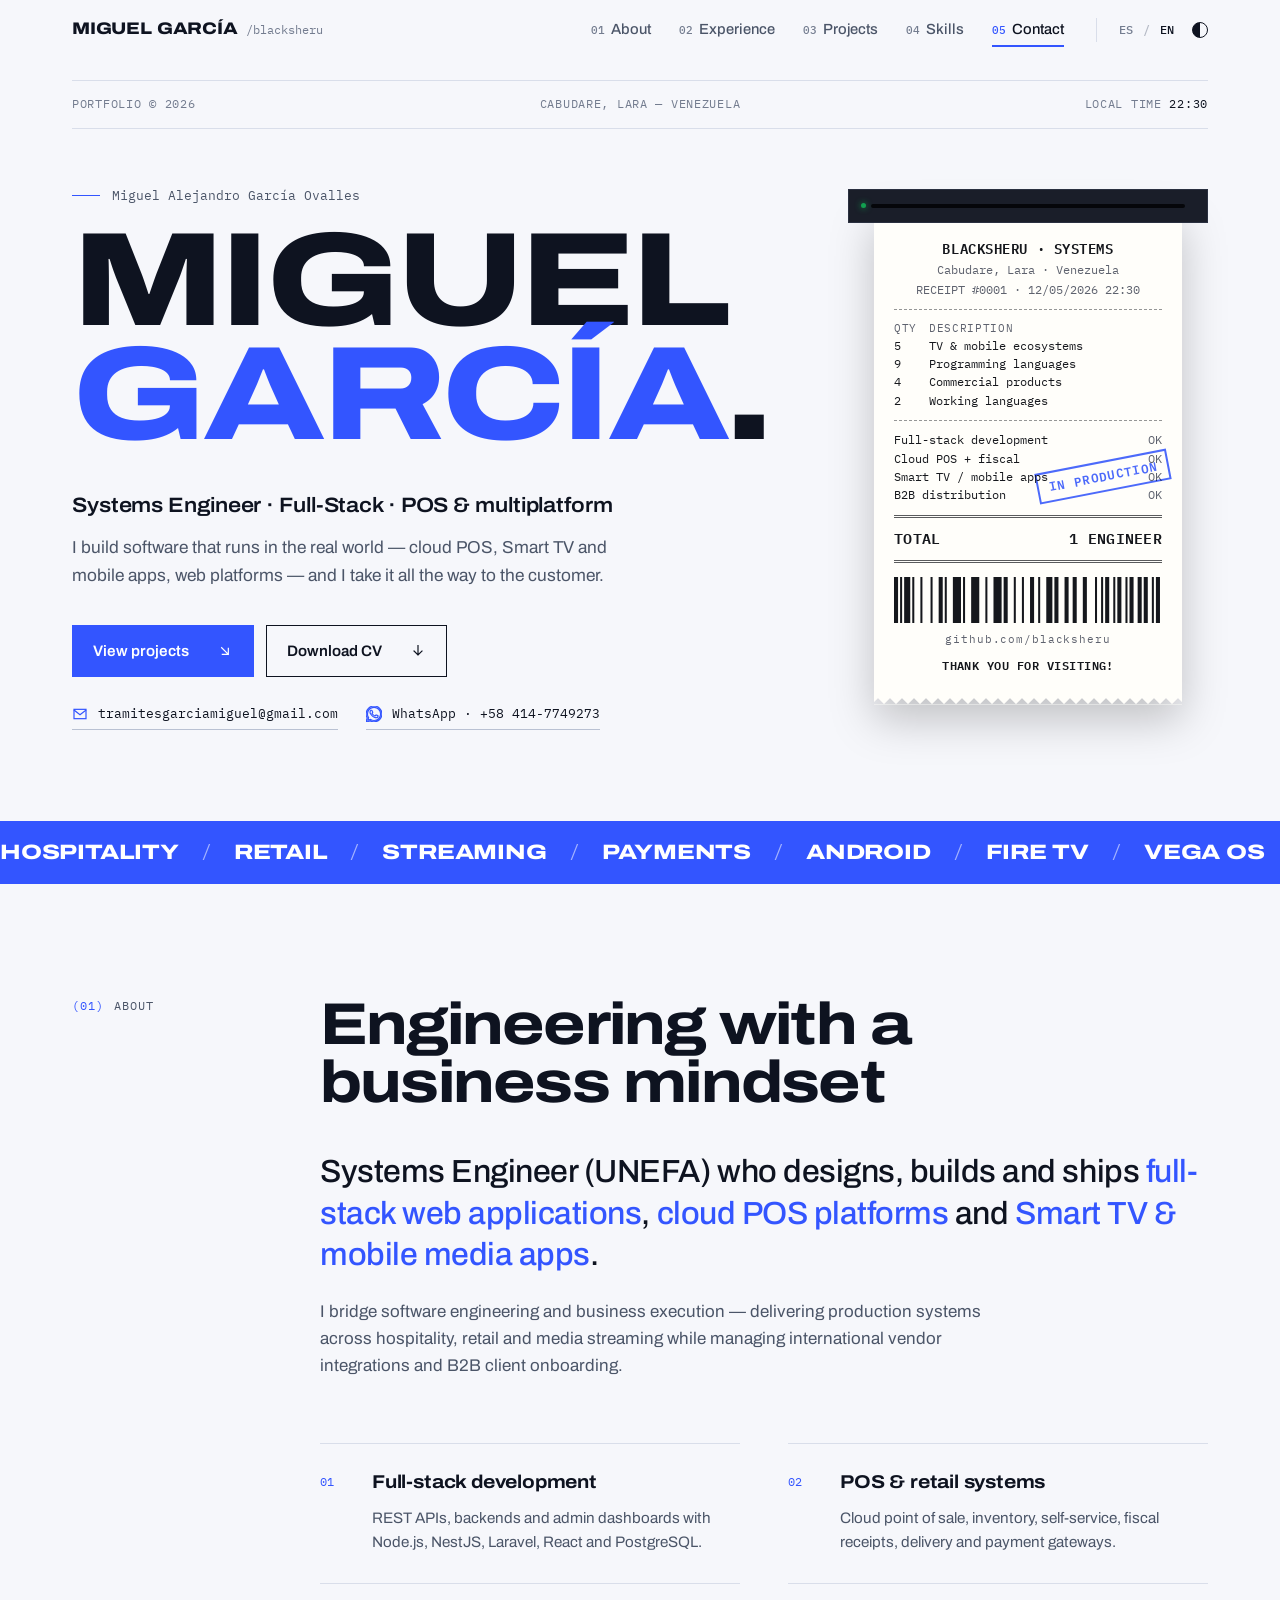
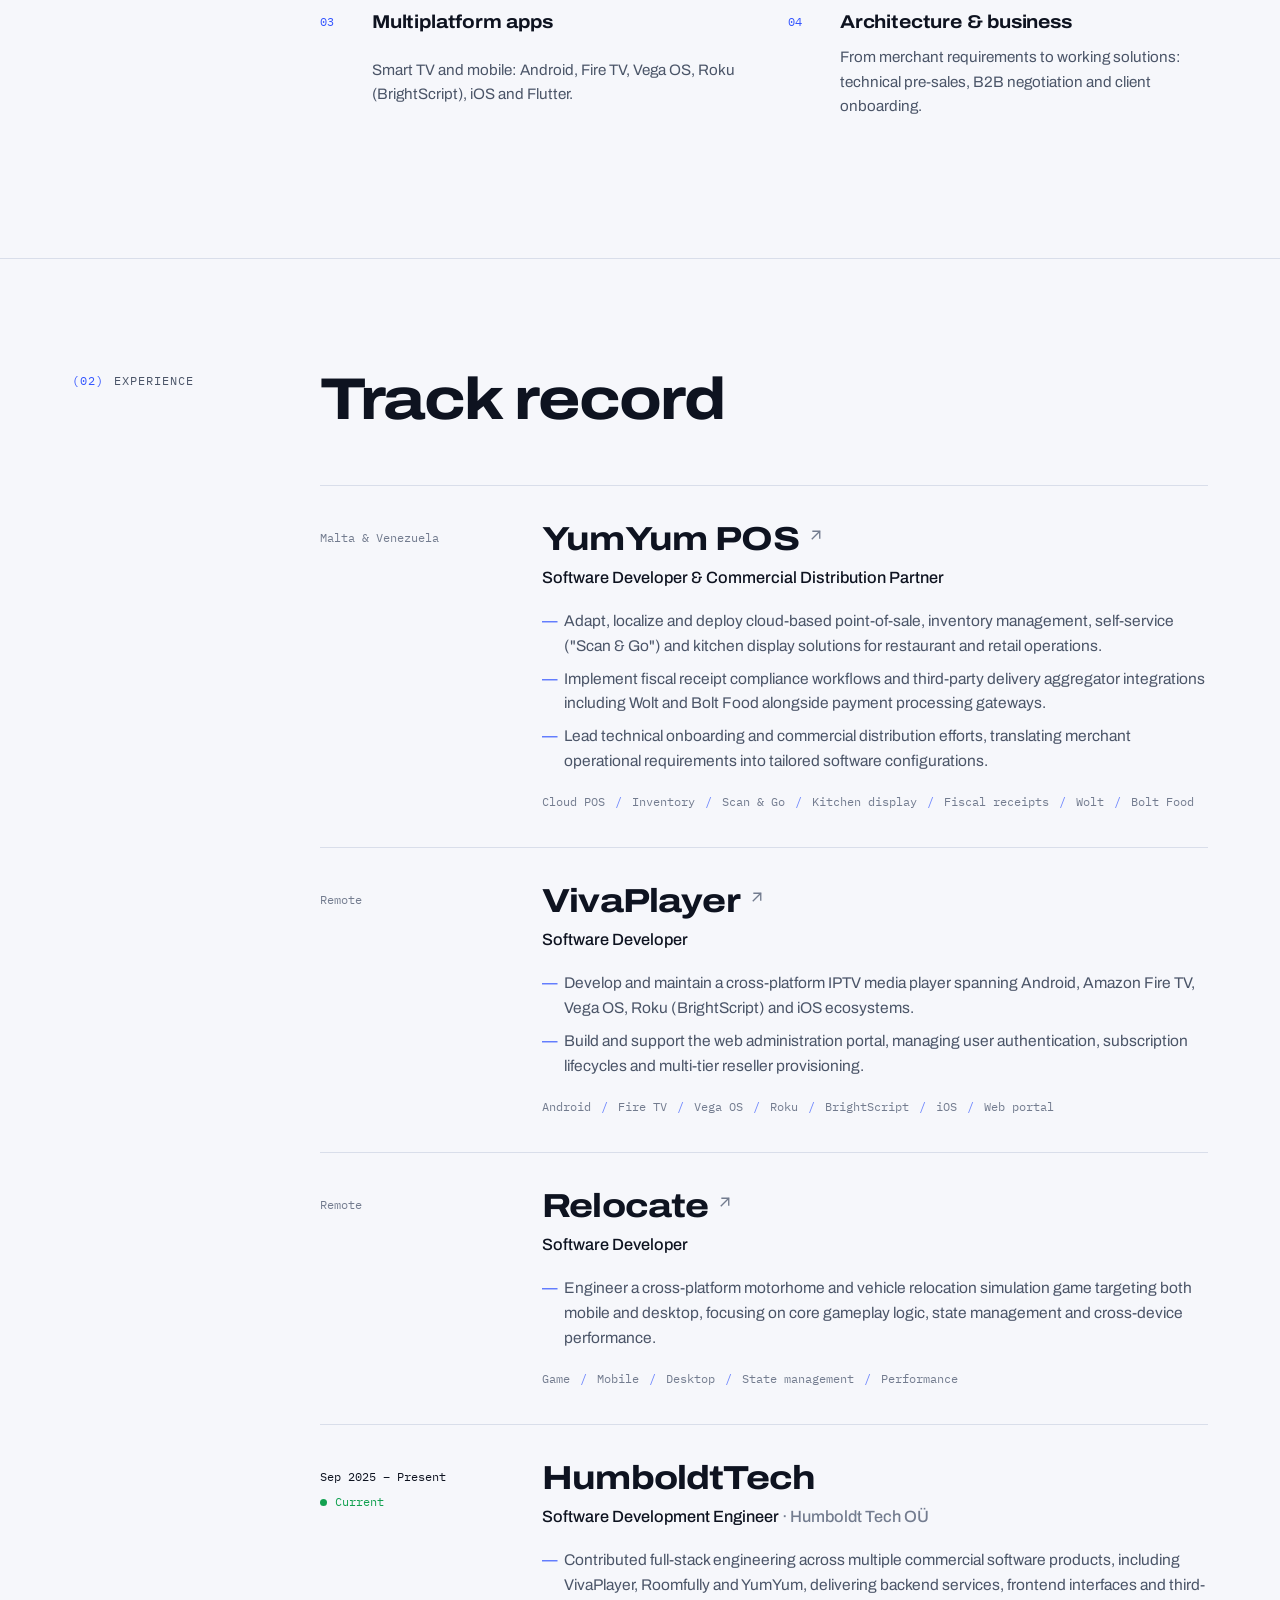
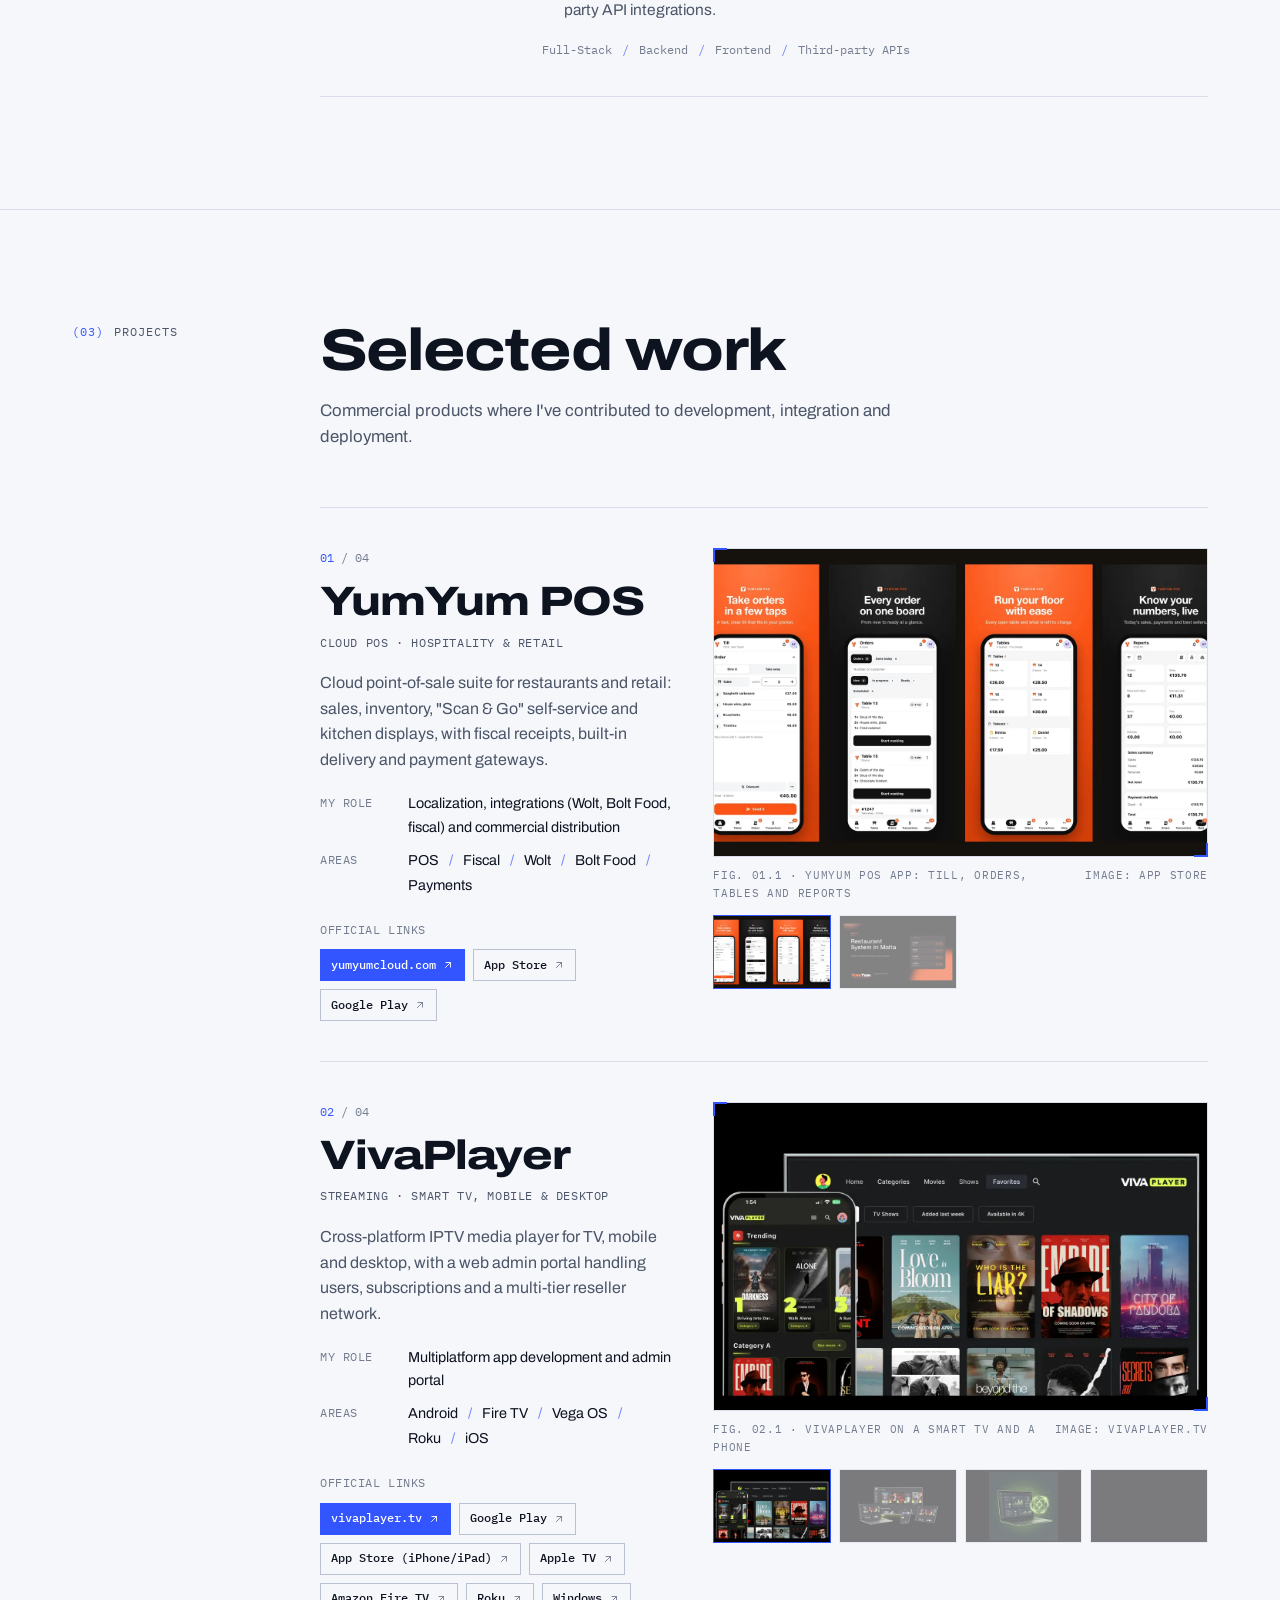
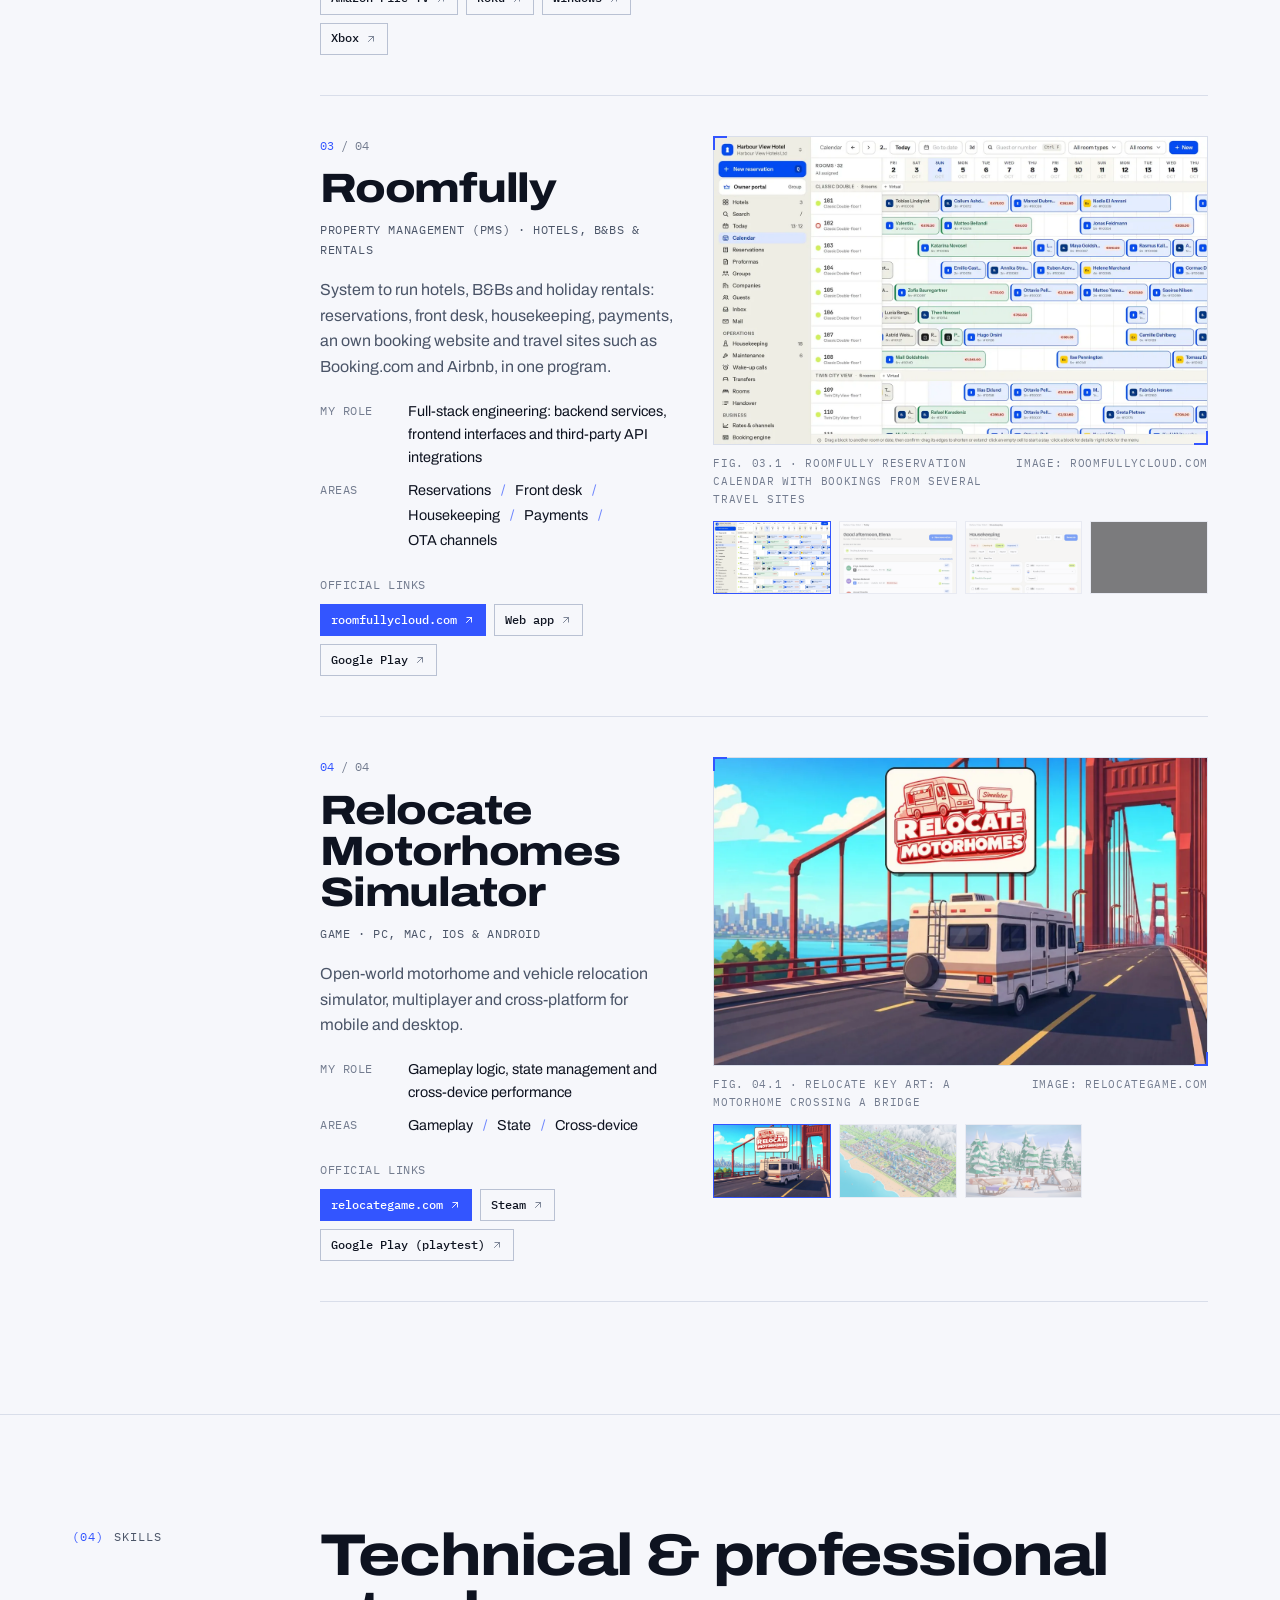
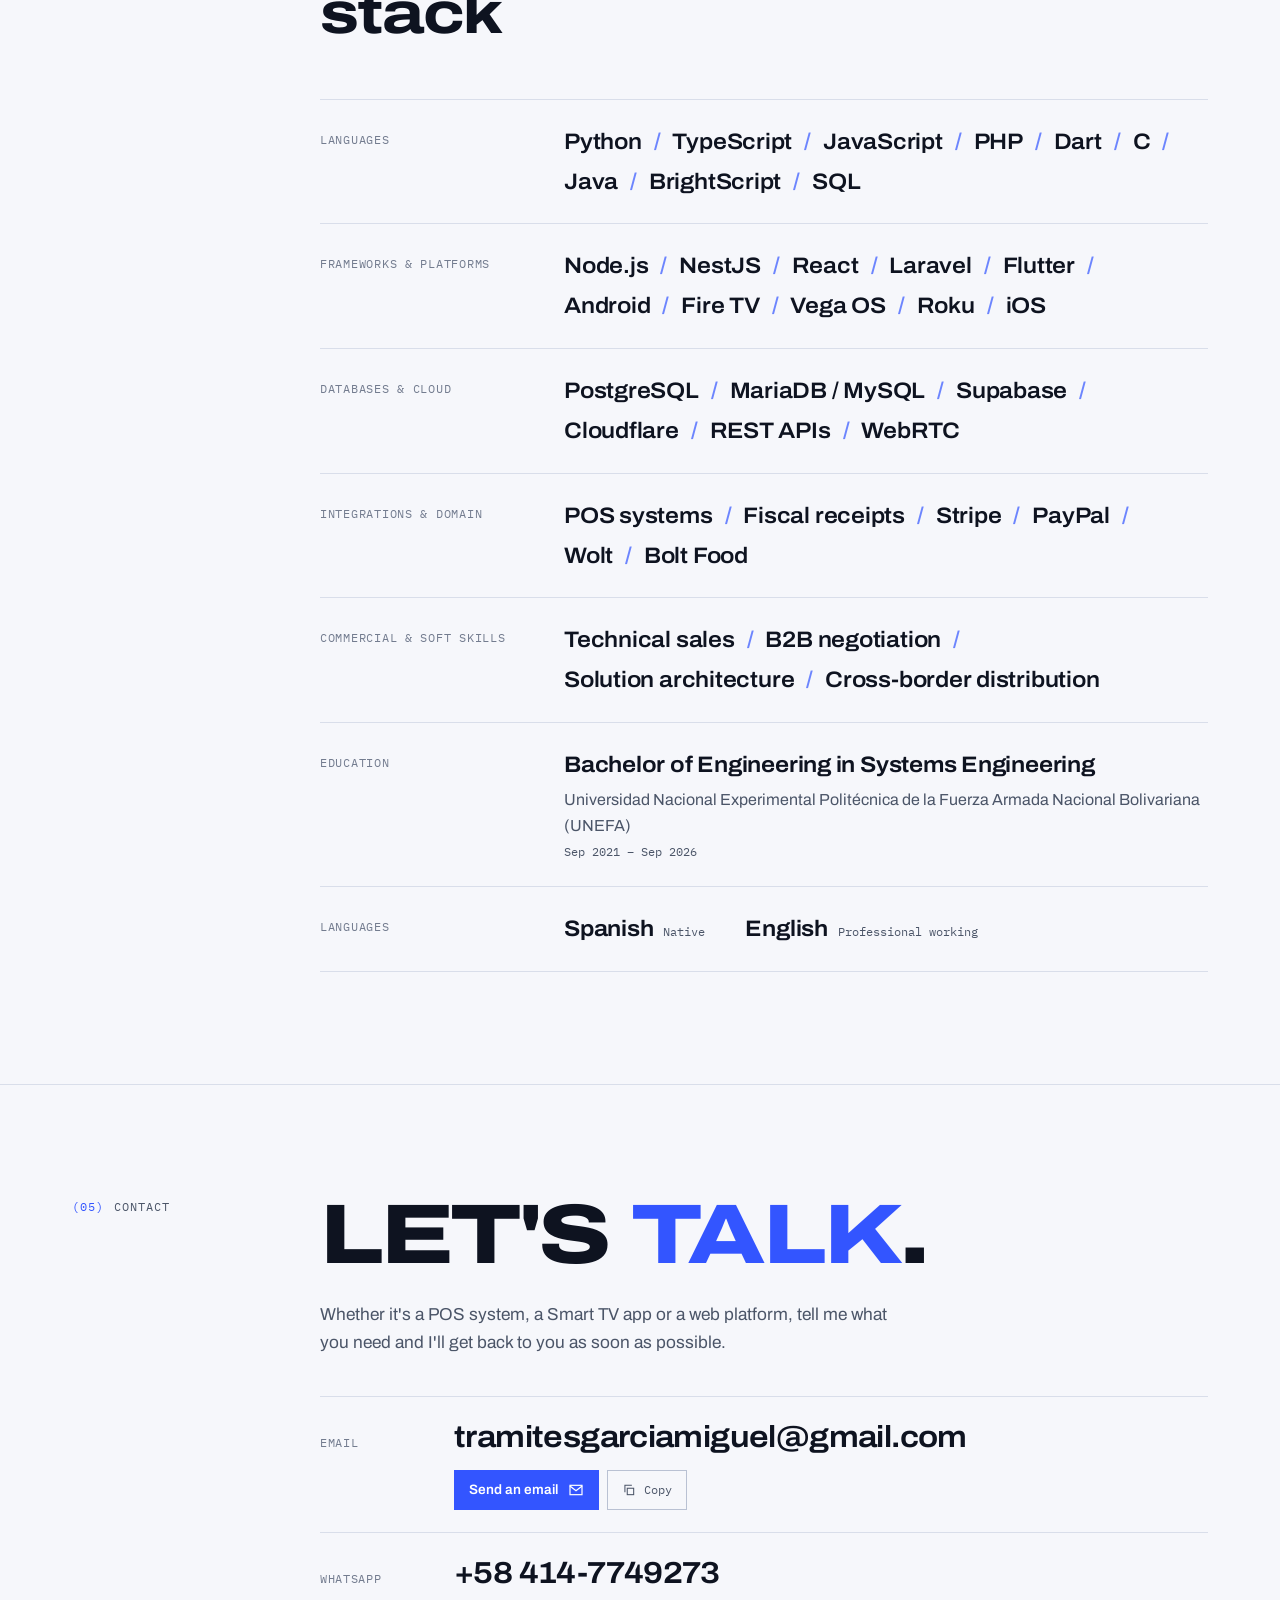
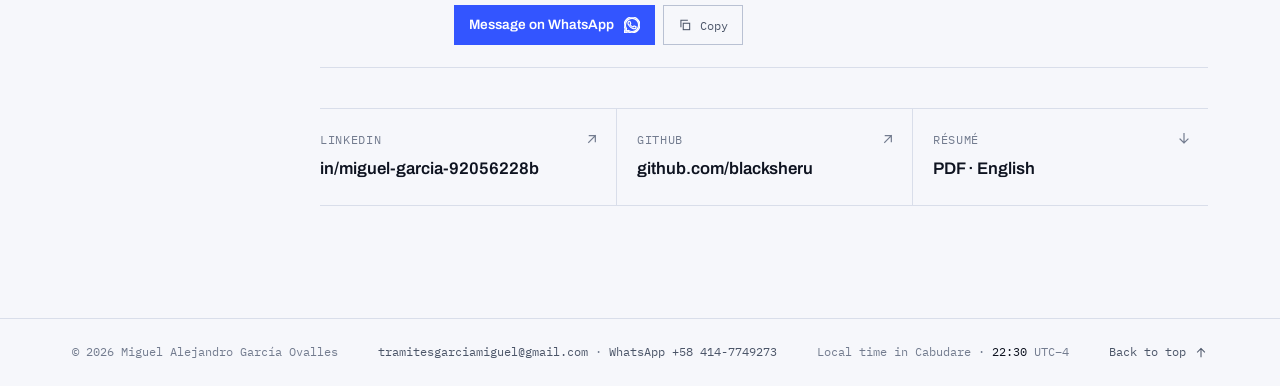
==== commit dd20023b: "Quitar el proyecto de la alcaldía del portafolio - Se elimina la pasantía en el Concejo Municipal de" ====
--- a/public/index.html
+++ b/public/index.html
@@ -8,14 +8,14 @@
   <meta name="author" content="Miguel Alejandro García Ovalles">
   <meta name="theme-color" content="#0a0c11" media="(prefers-color-scheme: dark)">
   <meta name="theme-color" content="#f6f7fb" media="(prefers-color-scheme: light)">
-  <link rel="canonical" href="https://blacksheru.pages.dev/">
+  <link rel="canonical" href="https://blacksheru.com/">
 
   <!-- Open Graph / redes sociales -->
   <meta property="og:type" content="website">
-  <meta property="og:url" content="https://blacksheru.pages.dev/">
+  <meta property="og:url" content="https://blacksheru.com/">
   <meta property="og:title" content="Miguel García — Systems Engineer & Full-Stack Developer">
   <meta property="og:description" content="Full-stack, cloud POS and multiplatform Smart TV / mobile solutions.">
-  <meta property="og:image" content="https://blacksheru.pages.dev/assets/img/og-image.png">
+  <meta property="og:image" content="https://blacksheru.com/assets/img/og-image.png">
   <meta property="og:locale" content="en_US">
   <meta property="og:locale:alternate" content="es_VE">
   <meta name="twitter:card" content="summary_large_image">
@@ -42,7 +42,7 @@
     "@type": "Person",
     "name": "Miguel Alejandro García Ovalles",
     "jobTitle": "Systems Engineer · Full-Stack Software Developer",
-    "url": "https://blacksheru.pages.dev/",
+    "url": "https://blacksheru.com/",
     "email": "mailto:tramitesgarciamiguel@gmail.com",
     "telephone": "+58-414-7749273",
     "address": { "@type": "PostalAddress", "addressLocality": "Cabudare", "addressRegion": "Lara", "addressCountry": "VE" },
@@ -144,7 +144,7 @@
         <div class="section-body">
           <h2 class="section-title reveal" data-i18n="about.title">Engineering with a business mindset</h2>
           <p class="statement reveal" id="statement">Systems Engineer (UNEFA) who designs, builds and ships full-stack web applications, cloud POS platforms and Smart TV &amp; mobile media apps.</p>
-          <p class="about-body reveal" data-i18n="about.body">I bridge software engineering and business execution — delivering production systems across hospitality, retail, media streaming and public administration while managing international vendor integrations and B2B client onboarding.</p>
+          <p class="about-body reveal" data-i18n="about.body">I bridge software engineering and business execution — delivering production systems across hospitality, retail and media streaming while managing international vendor integrations and B2B client onboarding.</p>
           <ol class="services reveal" id="services"></ol>
         </div>
       </div>
@@ -167,7 +167,7 @@
         <header class="section-label reveal"><span class="section-num">(03)</span><span data-i18n="projects.label">Projects</span></header>
         <div class="section-body">
           <h2 class="section-title reveal" data-i18n="projects.title">Selected work</h2>
-          <p class="section-intro reveal" data-i18n="projects.intro">Commercial and public platforms where I've contributed to development, integration and deployment.</p>
+          <p class="section-intro reveal" data-i18n="projects.intro">Commercial products where I've contributed to development, integration and deployment.</p>
           <div class="projects" id="projects-list"></div>
         </div>
       </div>
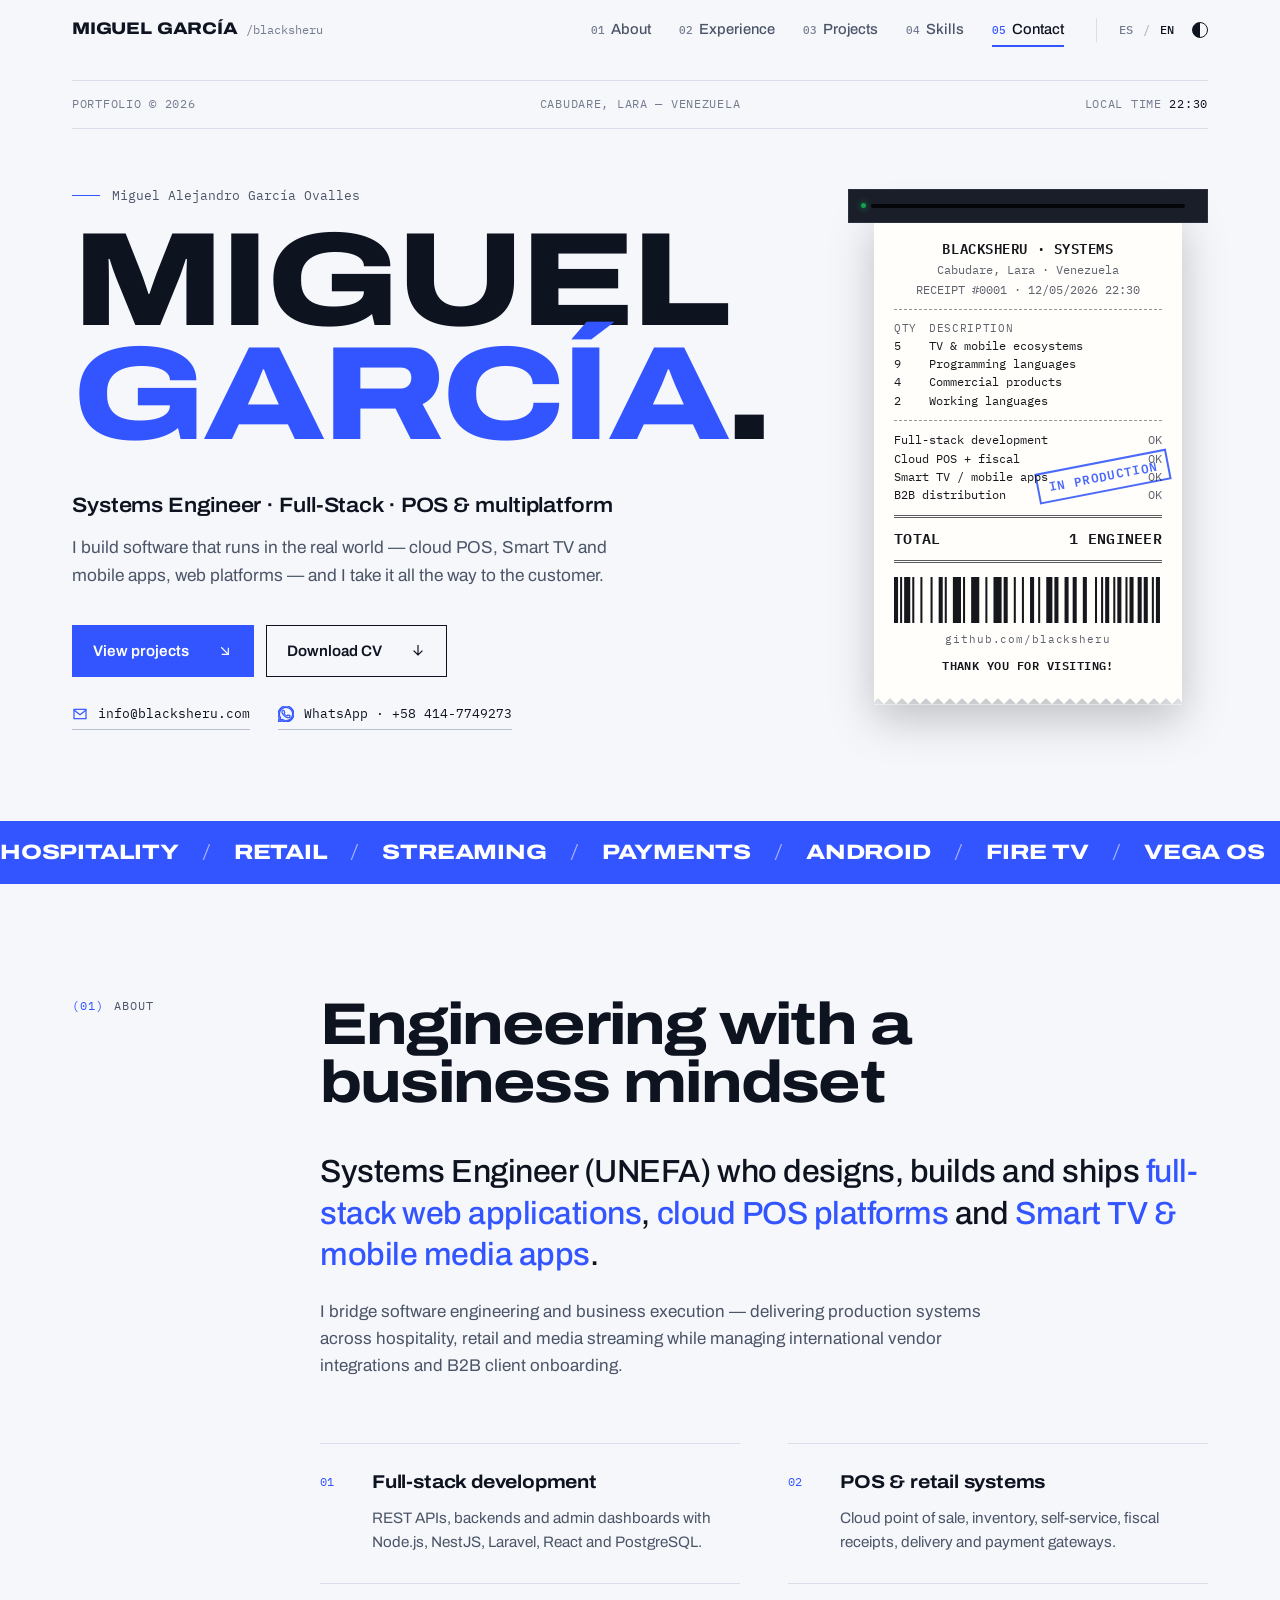
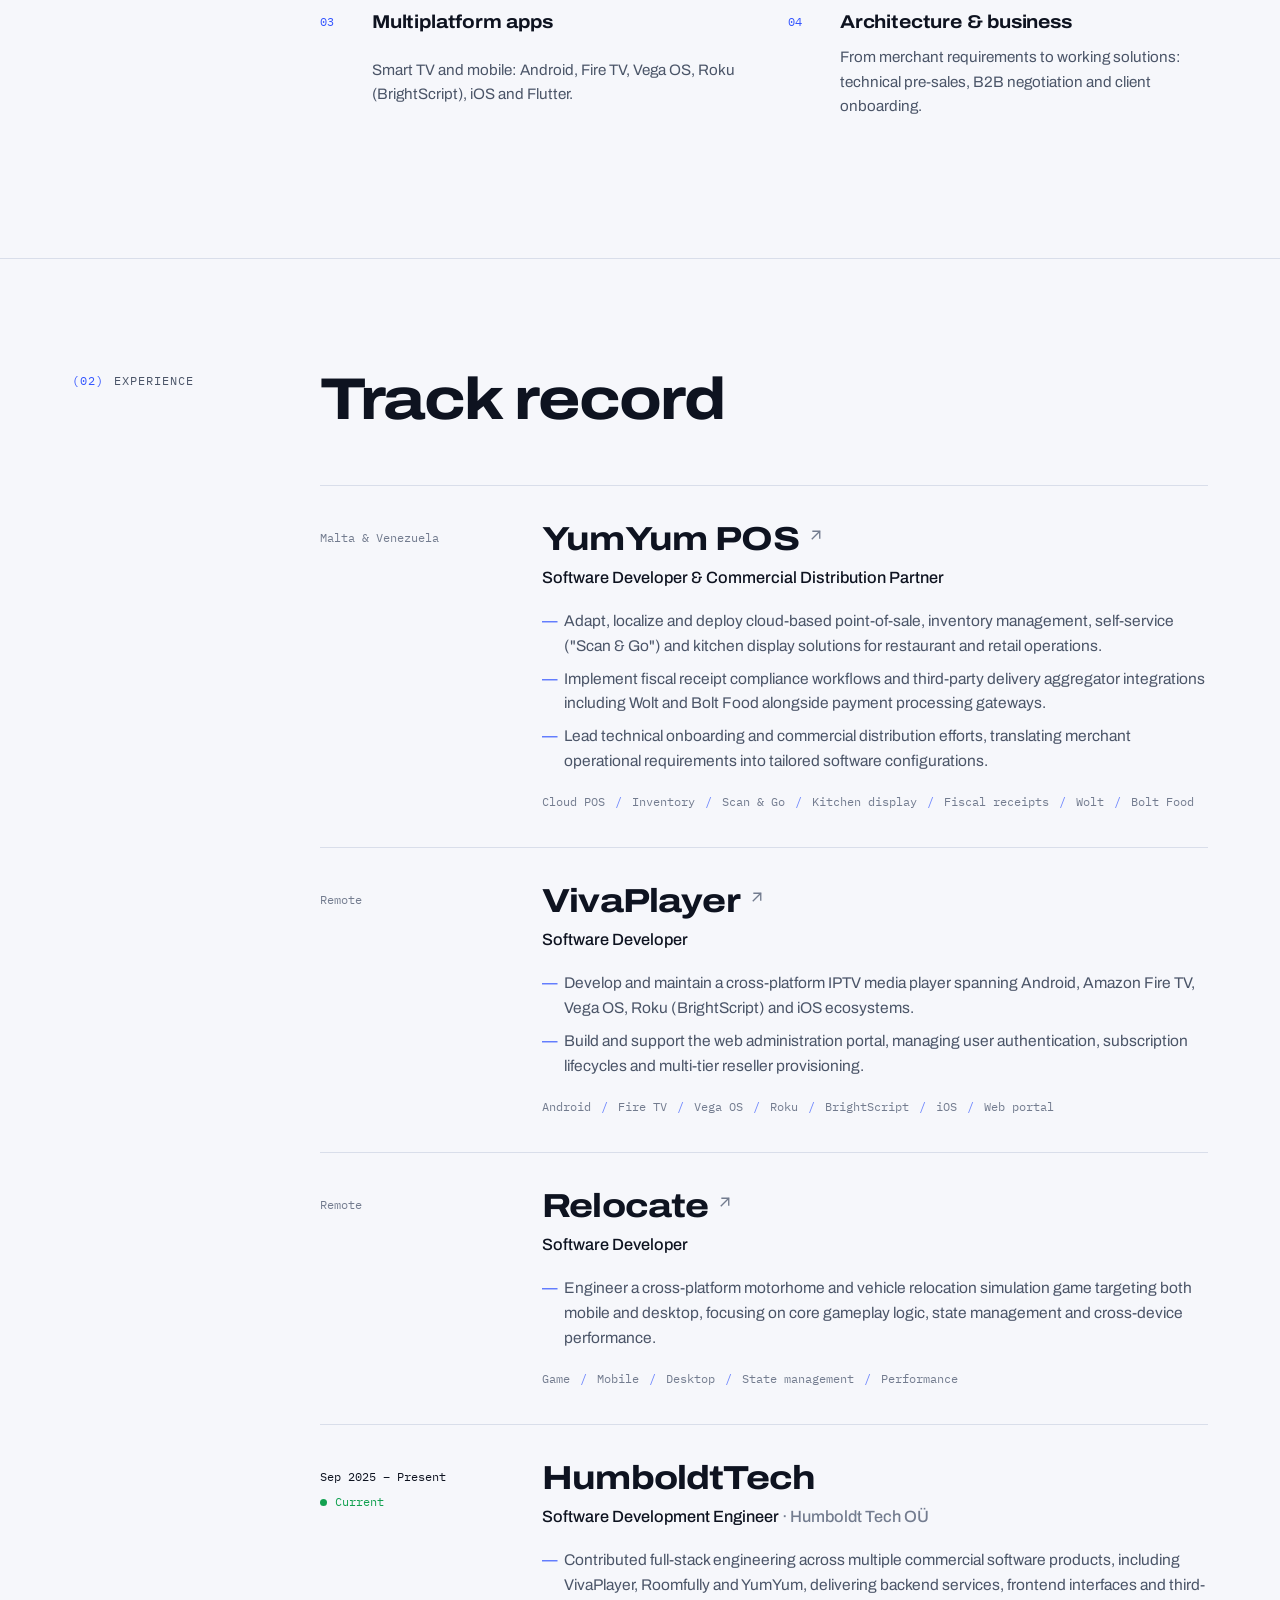
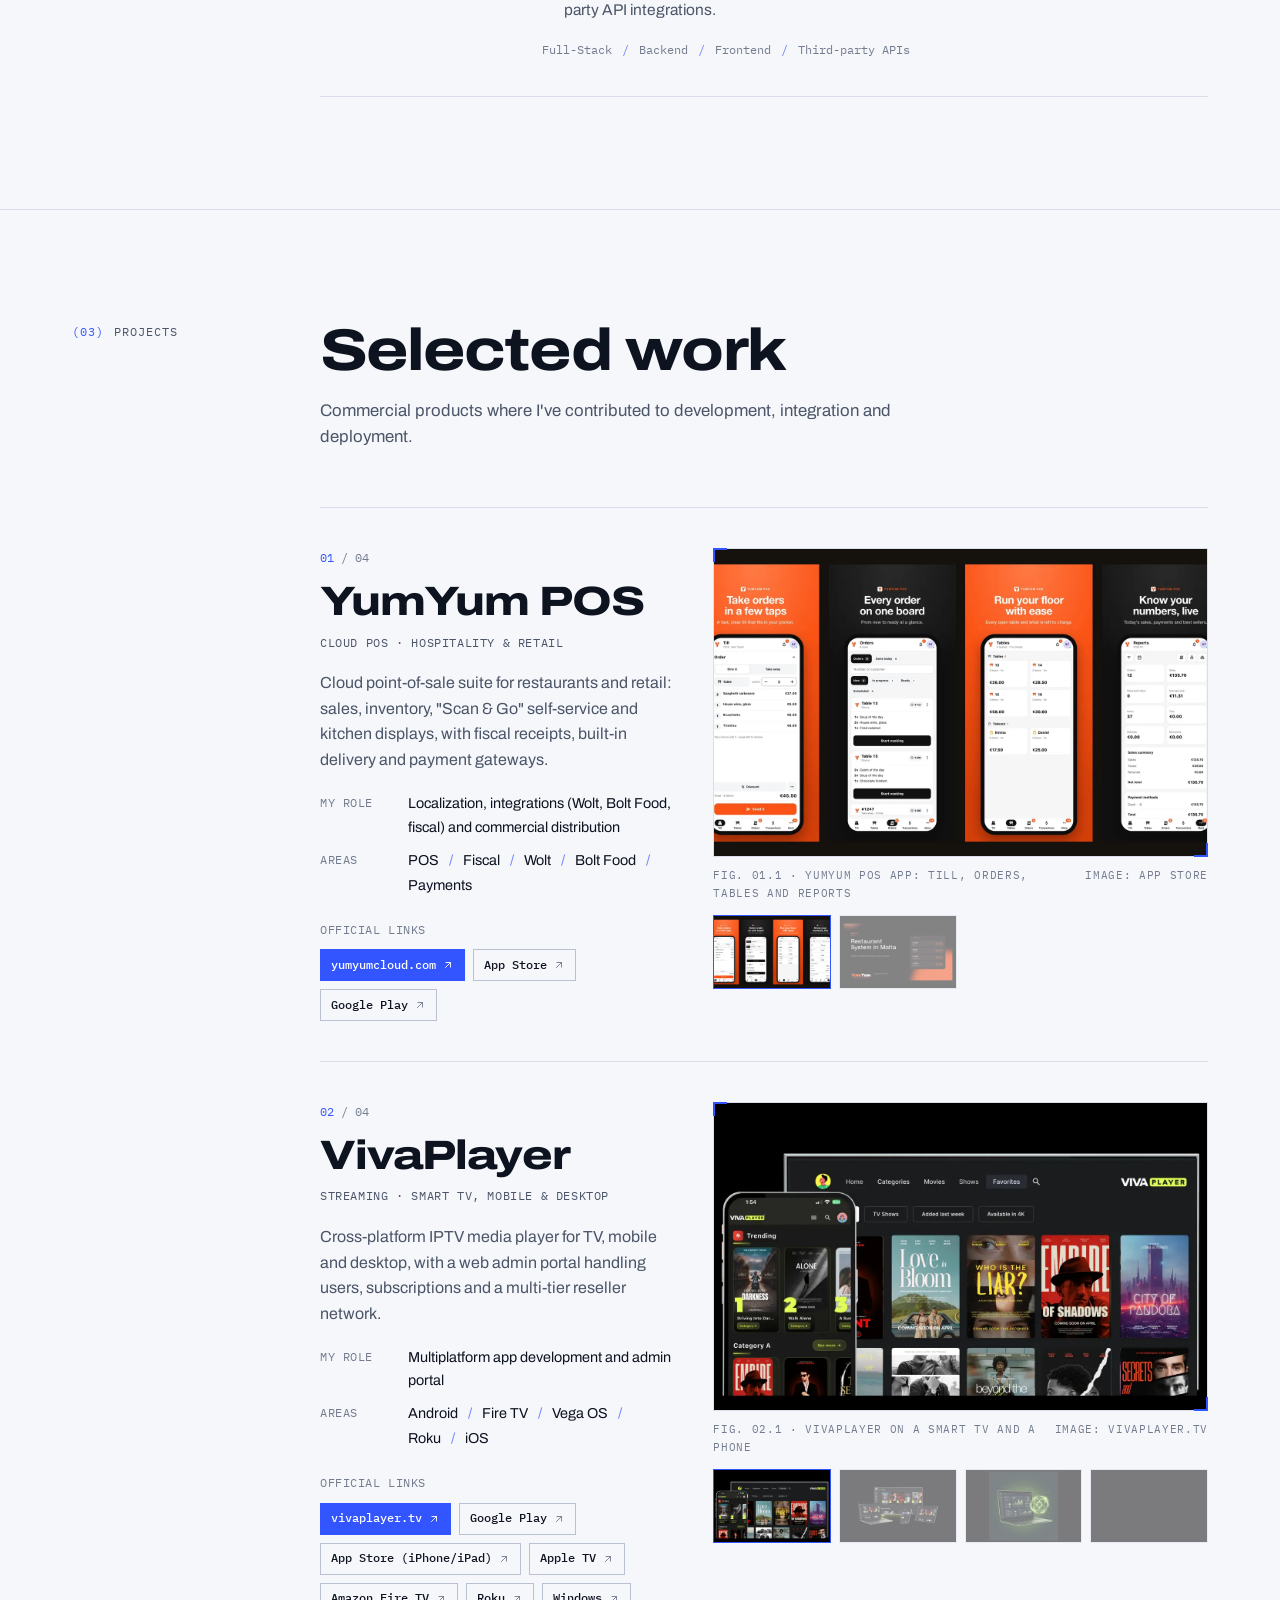
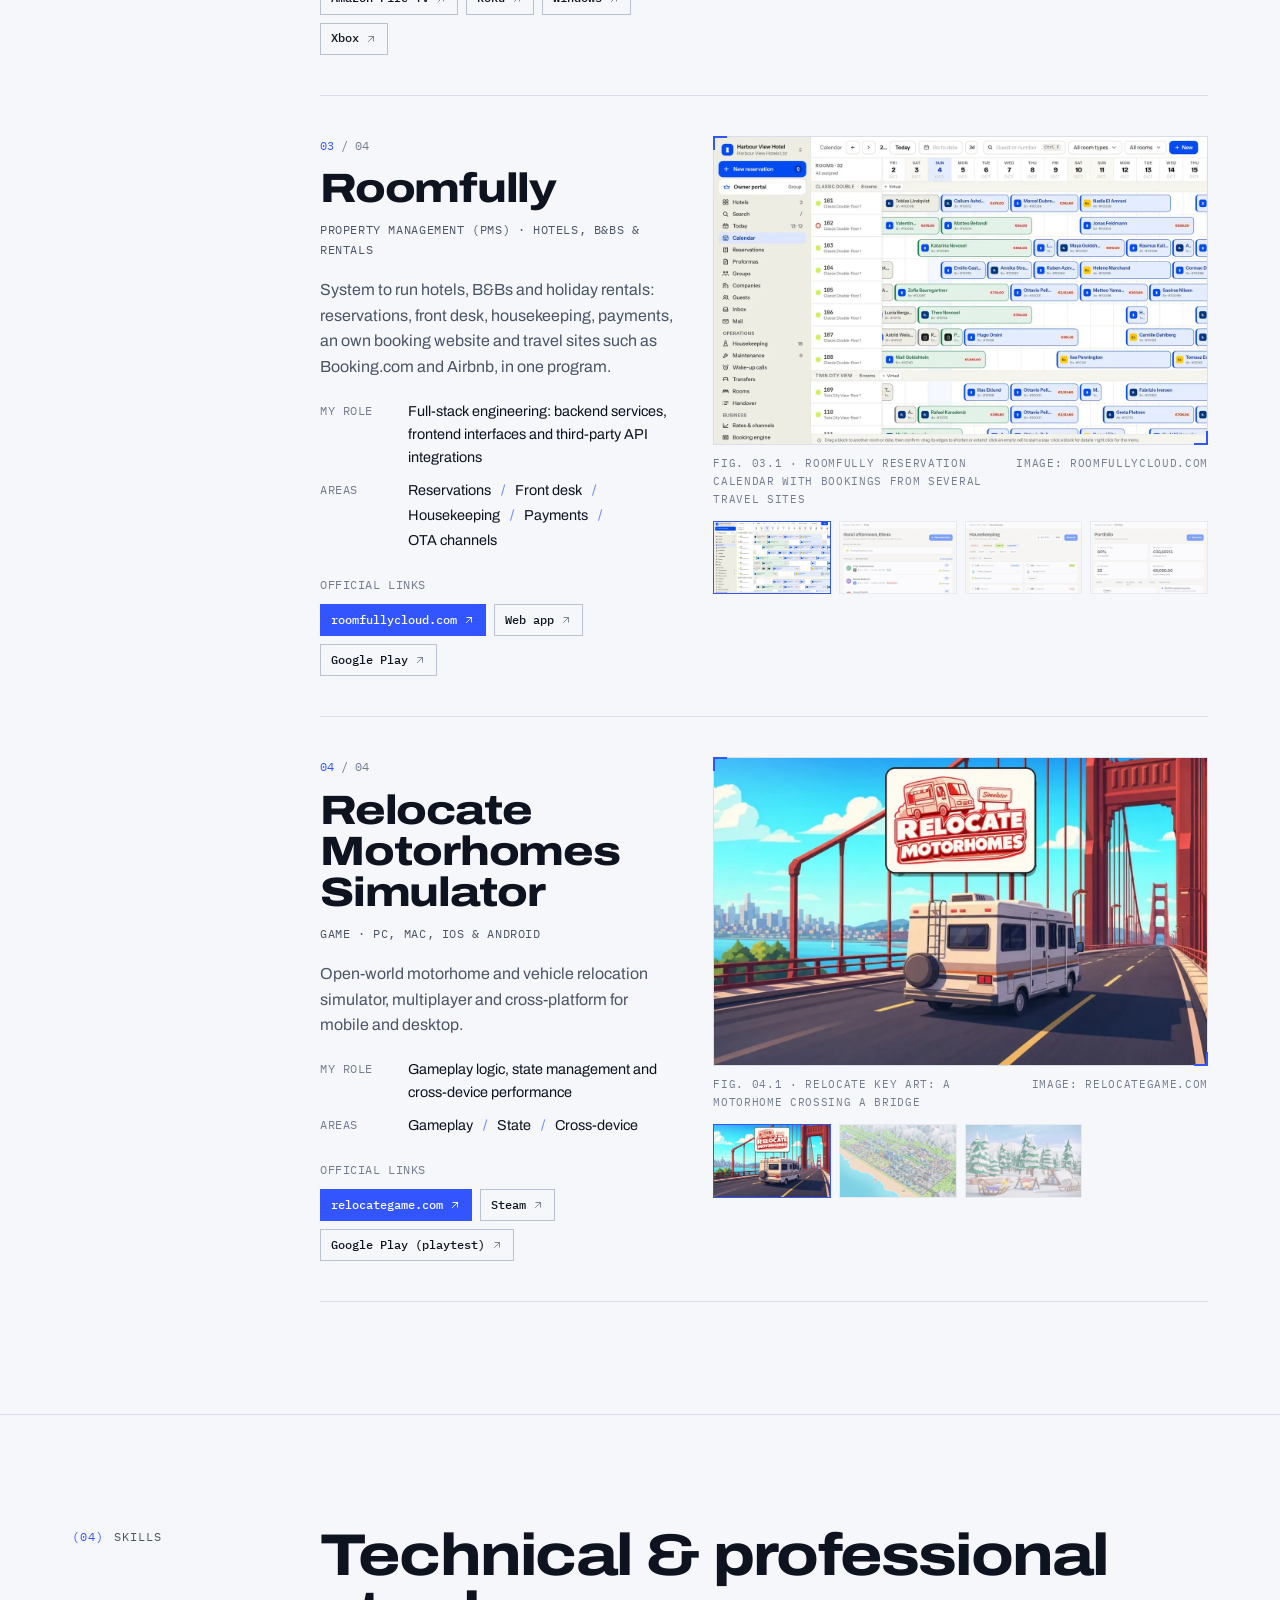
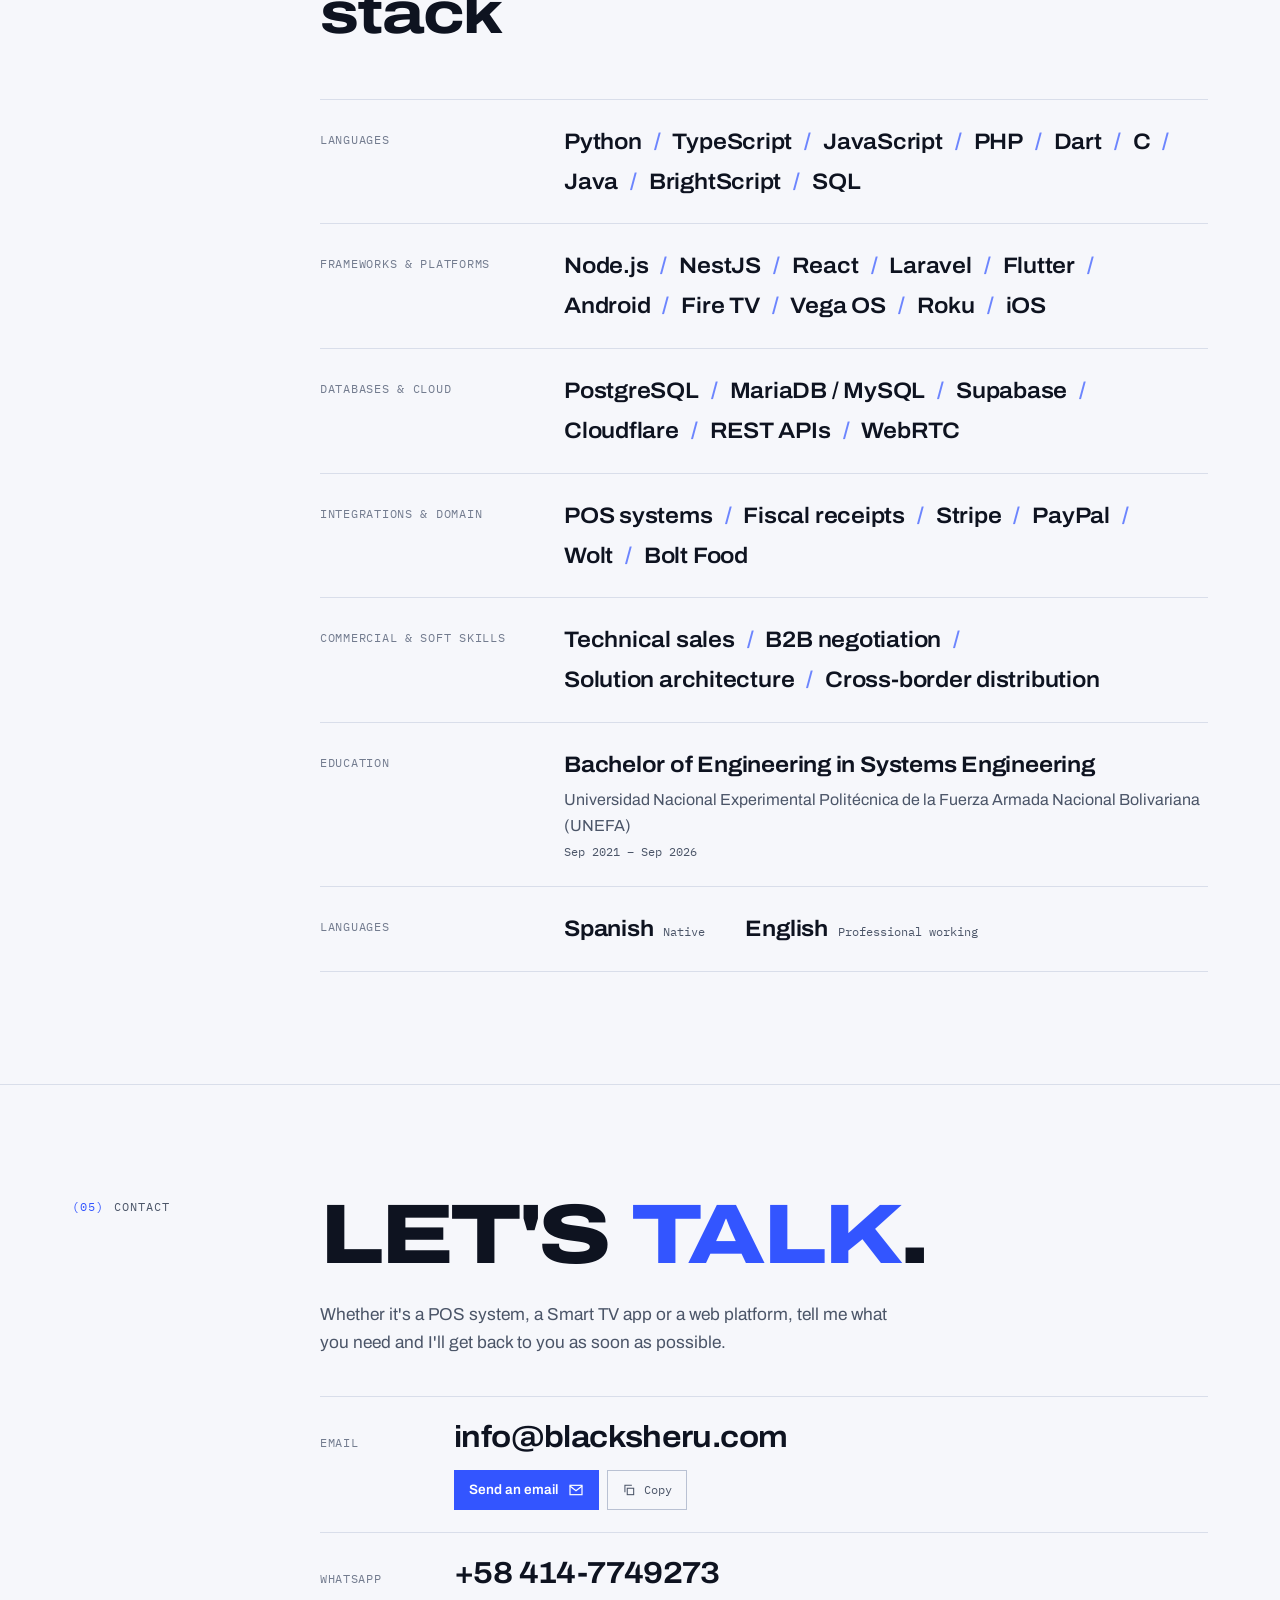
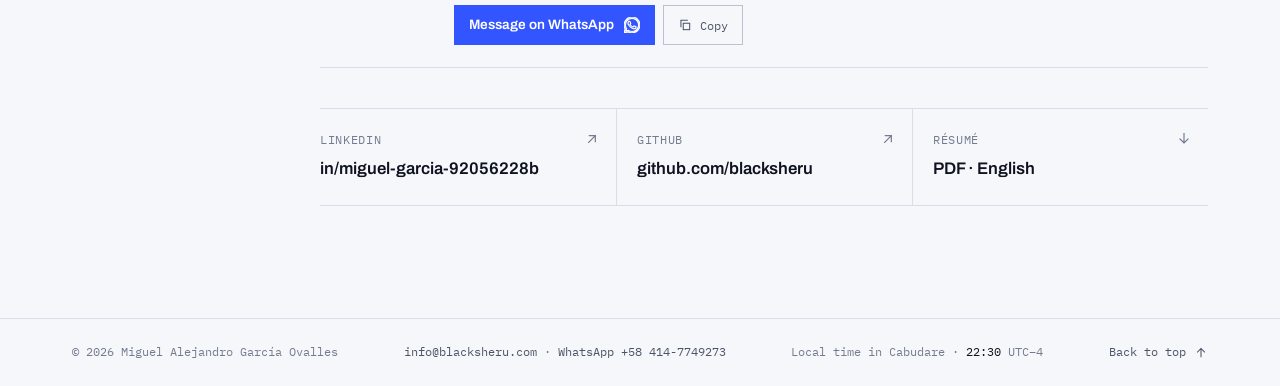
==== commit 65f372fb: "Nuevo correo info@blacksheru.com en la web y en el CV - Correo de contacto info@blacksheru.com en to" ====
--- a/public/index.html
+++ b/public/index.html
@@ -43,7 +43,7 @@
     "name": "Miguel Alejandro García Ovalles",
     "jobTitle": "Systems Engineer · Full-Stack Software Developer",
     "url": "https://blacksheru.com/",
-    "email": "mailto:tramitesgarciamiguel@gmail.com",
+    "email": "mailto:info@blacksheru.com",
     "telephone": "+58-414-7749273",
     "address": { "@type": "PostalAddress", "addressLocality": "Cabudare", "addressRegion": "Lara", "addressCountry": "VE" },
     "alumniOf": "Universidad Nacional Experimental Politécnica de la Fuerza Armada Nacional Bolivariana (UNEFA)",
@@ -115,7 +115,7 @@
               </a>
             </div>
             <ul class="hero-contact reveal">
-              <li><a href="mailto:tramitesgarciamiguel@gmail.com" data-mail><svg viewBox="0 0 24 24" aria-hidden="true"><rect x="3" y="5" width="18" height="14"/><path d="m3.5 6.5 8.5 6.5 8.5-6.5"/></svg><span>tramitesgarciamiguel@gmail.com</span></a></li>
+              <li><a href="mailto:info@blacksheru.com" data-mail><svg viewBox="0 0 24 24" aria-hidden="true"><rect x="3" y="5" width="18" height="14"/><path d="m3.5 6.5 8.5 6.5 8.5-6.5"/></svg><span>info@blacksheru.com</span></a></li>
               <li><a href="https://wa.me/584147749273" target="_blank" rel="noopener" data-wa><svg viewBox="0 0 24 24" class="fill" aria-hidden="true"><path d="M17.472 14.382c-.297-.149-1.758-.867-2.03-.967-.273-.099-.471-.148-.67.15-.197.297-.767.966-.94 1.164-.173.199-.347.223-.644.075-.297-.15-1.255-.463-2.39-1.475-.883-.788-1.48-1.761-1.653-2.059-.173-.297-.018-.458.13-.606.134-.133.298-.347.446-.52.149-.174.198-.298.298-.497.099-.198.05-.371-.025-.52-.075-.149-.669-1.612-.916-2.207-.242-.579-.487-.5-.669-.51-.173-.008-.371-.01-.57-.01-.198 0-.52.074-.792.372-.272.297-1.04 1.016-1.04 2.479 0 1.462 1.065 2.875 1.213 3.074.149.198 2.096 3.2 5.077 4.487.709.306 1.262.489 1.694.625.712.227 1.36.195 1.871.118.571-.085 1.758-.719 2.006-1.413.248-.694.248-1.289.173-1.413-.074-.124-.272-.198-.57-.347m-5.421 7.403h-.004a9.87 9.87 0 0 1-5.031-1.378l-.361-.214-3.741.982.998-3.648-.235-.374a9.86 9.86 0 0 1-1.51-5.26c.001-5.45 4.436-9.884 9.888-9.884 2.64 0 5.122 1.03 6.988 2.898a9.825 9.825 0 0 1 2.893 6.994c-.003 5.45-4.437 9.884-9.885 9.884m8.413-18.297A11.815 11.815 0 0 0 12.05 0C5.495 0 .16 5.335.157 11.892c0 2.096.547 4.142 1.588 5.945L.057 24l6.305-1.654a11.882 11.882 0 0 0 5.683 1.448h.005c6.554 0 11.89-5.335 11.893-11.893a11.821 11.821 0 0 0-3.48-8.413z"/></svg><span>WhatsApp · +58 414-7749273</span></a></li>
             </ul>
           </div>
@@ -194,10 +194,10 @@
           <div class="contact-direct reveal">
             <div class="direct-row">
               <span class="direct-label" data-i18n="contact.email">Email</span>
-              <a class="direct-value" href="mailto:tramitesgarciamiguel@gmail.com" data-mail>tramitesgarciamiguel@gmail.com</a>
+              <a class="direct-value" href="mailto:info@blacksheru.com" data-mail>info@blacksheru.com</a>
               <div class="direct-actions">
-                <a class="btn btn-solid btn-sm" href="mailto:tramitesgarciamiguel@gmail.com" data-mail><span data-i18n="contact.emailCta">Send an email</span><svg viewBox="0 0 24 24" aria-hidden="true"><rect x="3" y="5" width="18" height="14"/><path d="m3.5 6.5 8.5 6.5 8.5-6.5"/></svg></a>
-                <button class="copy-btn" type="button" data-copy="tramitesgarciamiguel@gmail.com"><svg viewBox="0 0 24 24" aria-hidden="true"><rect x="9" y="9" width="11" height="11"/><path d="M5 15V4h11"/></svg><span class="copy-label" data-i18n="contact.copy">Copy</span></button>
+                <a class="btn btn-solid btn-sm" href="mailto:info@blacksheru.com" data-mail><span data-i18n="contact.emailCta">Send an email</span><svg viewBox="0 0 24 24" aria-hidden="true"><rect x="3" y="5" width="18" height="14"/><path d="m3.5 6.5 8.5 6.5 8.5-6.5"/></svg></a>
+                <button class="copy-btn" type="button" data-copy="info@blacksheru.com"><svg viewBox="0 0 24 24" aria-hidden="true"><rect x="9" y="9" width="11" height="11"/><path d="M5 15V4h11"/></svg><span class="copy-label" data-i18n="contact.copy">Copy</span></button>
               </div>
             </div>
             <div class="direct-row">
@@ -218,7 +218,7 @@
   <footer class="site-footer">
     <div class="container footer-inner">
       <p>© <span data-year>2026</span> Miguel Alejandro García Ovalles</p>
-      <p class="footer-contact"><a href="mailto:tramitesgarciamiguel@gmail.com" data-mail>tramitesgarciamiguel@gmail.com</a> · <a href="https://wa.me/584147749273" target="_blank" rel="noopener" data-wa>WhatsApp +58 414-7749273</a></p>
+      <p class="footer-contact"><a href="mailto:info@blacksheru.com" data-mail>info@blacksheru.com</a> · <a href="https://wa.me/584147749273" target="_blank" rel="noopener" data-wa>WhatsApp +58 414-7749273</a></p>
       <p class="footer-time"><span data-i18n="footer.time">Local time in Cabudare</span> · <span class="clock" data-clock>--:--</span> <span class="tz">UTC−4</span></p>
       <a href="#top" class="footer-top"><span data-i18n="footer.top">Back to top</span>
         <svg viewBox="0 0 24 24" aria-hidden="true"><path d="M12 20V6M6 12l6-6 6 6"/></svg>
@@ -228,7 +228,7 @@
 
   <div class="quick-contact" id="quick-contact">
     <a class="qc-btn qc-primary" href="https://wa.me/584147749273" target="_blank" rel="noopener" data-wa aria-label="WhatsApp +58 414-7749273"><svg viewBox="0 0 24 24" class="fill" aria-hidden="true"><path d="M17.472 14.382c-.297-.149-1.758-.867-2.03-.967-.273-.099-.471-.148-.67.15-.197.297-.767.966-.94 1.164-.173.199-.347.223-.644.075-.297-.15-1.255-.463-2.39-1.475-.883-.788-1.48-1.761-1.653-2.059-.173-.297-.018-.458.13-.606.134-.133.298-.347.446-.52.149-.174.198-.298.298-.497.099-.198.05-.371-.025-.52-.075-.149-.669-1.612-.916-2.207-.242-.579-.487-.5-.669-.51-.173-.008-.371-.01-.57-.01-.198 0-.52.074-.792.372-.272.297-1.04 1.016-1.04 2.479 0 1.462 1.065 2.875 1.213 3.074.149.198 2.096 3.2 5.077 4.487.709.306 1.262.489 1.694.625.712.227 1.36.195 1.871.118.571-.085 1.758-.719 2.006-1.413.248-.694.248-1.289.173-1.413-.074-.124-.272-.198-.57-.347m-5.421 7.403h-.004a9.87 9.87 0 0 1-5.031-1.378l-.361-.214-3.741.982.998-3.648-.235-.374a9.86 9.86 0 0 1-1.51-5.26c.001-5.45 4.436-9.884 9.888-9.884 2.64 0 5.122 1.03 6.988 2.898a9.825 9.825 0 0 1 2.893 6.994c-.003 5.45-4.437 9.884-9.885 9.884m8.413-18.297A11.815 11.815 0 0 0 12.05 0C5.495 0 .16 5.335.157 11.892c0 2.096.547 4.142 1.588 5.945L.057 24l6.305-1.654a11.882 11.882 0 0 0 5.683 1.448h.005c6.554 0 11.89-5.335 11.893-11.893a11.821 11.821 0 0 0-3.48-8.413z"/></svg><span>WhatsApp</span></a>
-    <a class="qc-btn" href="mailto:tramitesgarciamiguel@gmail.com" data-mail aria-label="Email tramitesgarciamiguel@gmail.com"><svg viewBox="0 0 24 24" aria-hidden="true"><rect x="3" y="5" width="18" height="14"/><path d="m3.5 6.5 8.5 6.5 8.5-6.5"/></svg><span>Email</span></a>
+    <a class="qc-btn" href="mailto:info@blacksheru.com" data-mail aria-label="Email info@blacksheru.com"><svg viewBox="0 0 24 24" aria-hidden="true"><rect x="3" y="5" width="18" height="14"/><path d="m3.5 6.5 8.5 6.5 8.5-6.5"/></svg><span>Email</span></a>
   </div>
 
   <script src="assets/js/content.js"></script>
